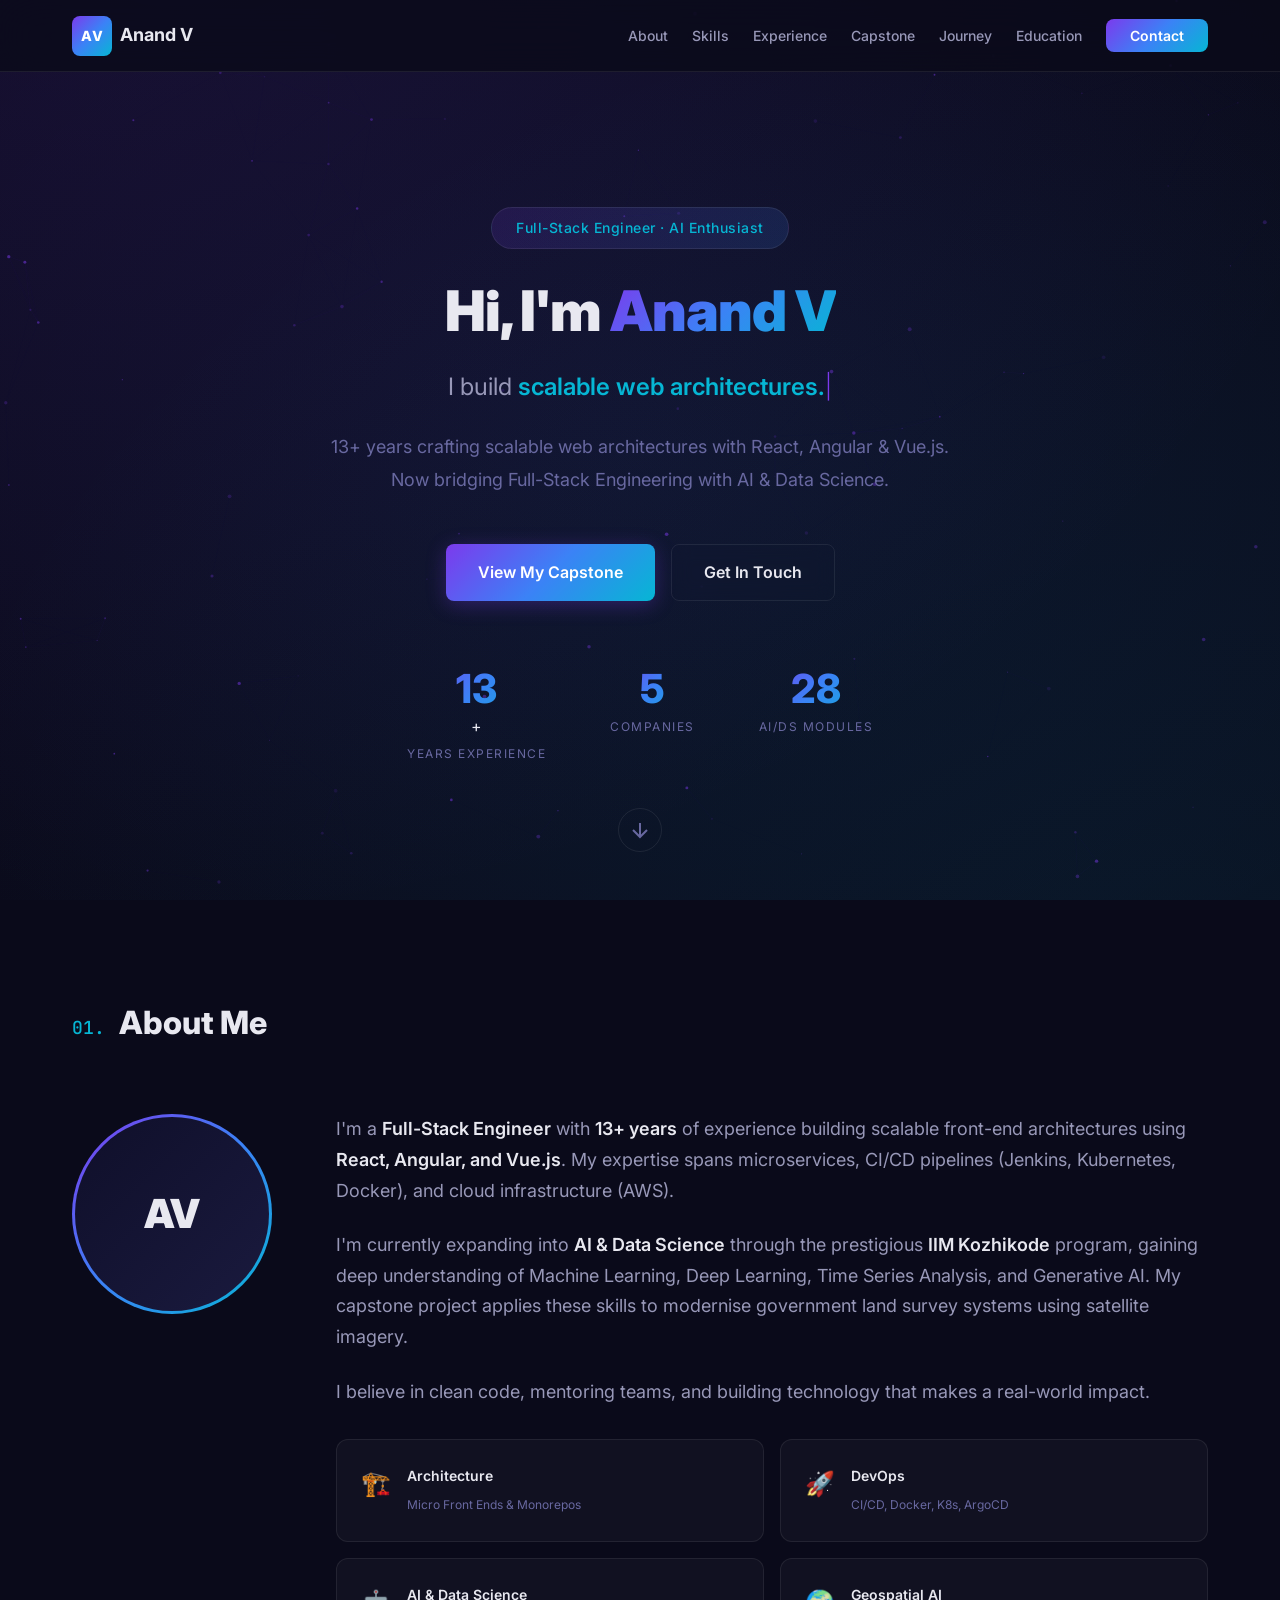
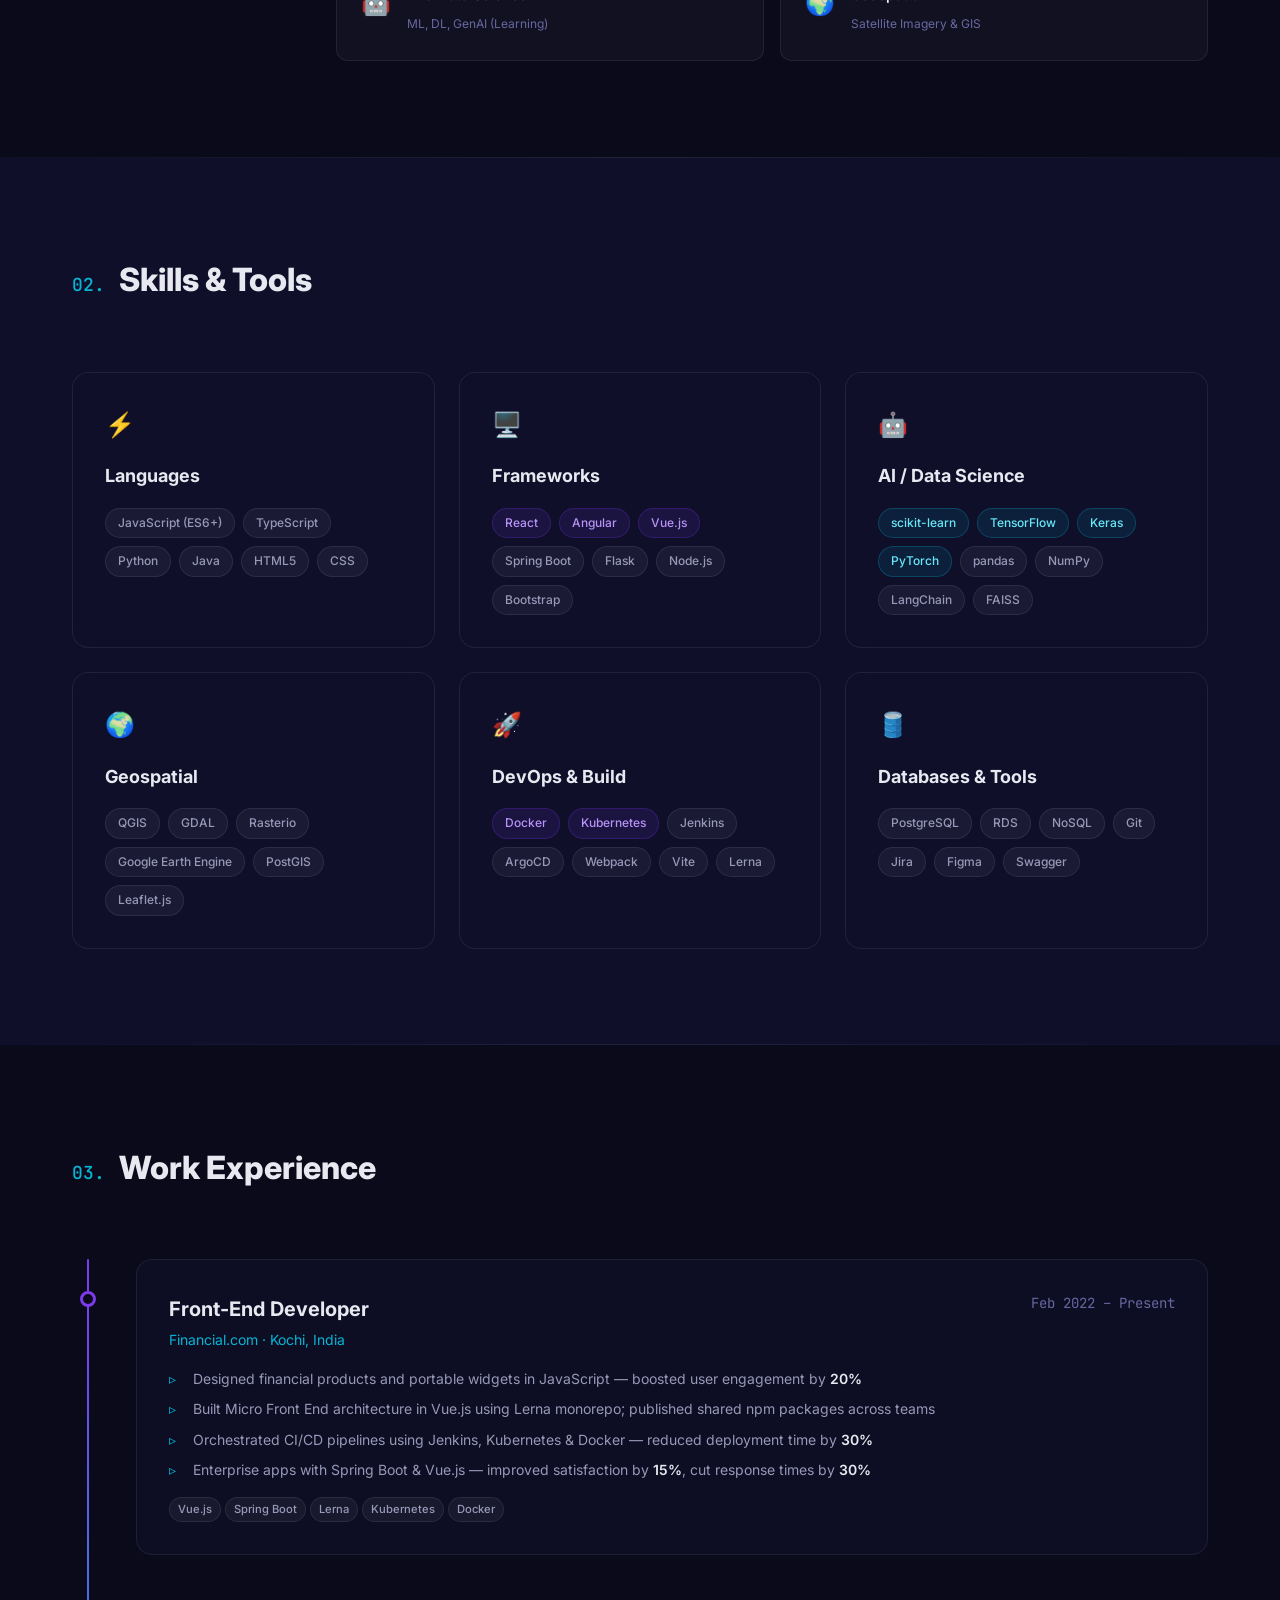
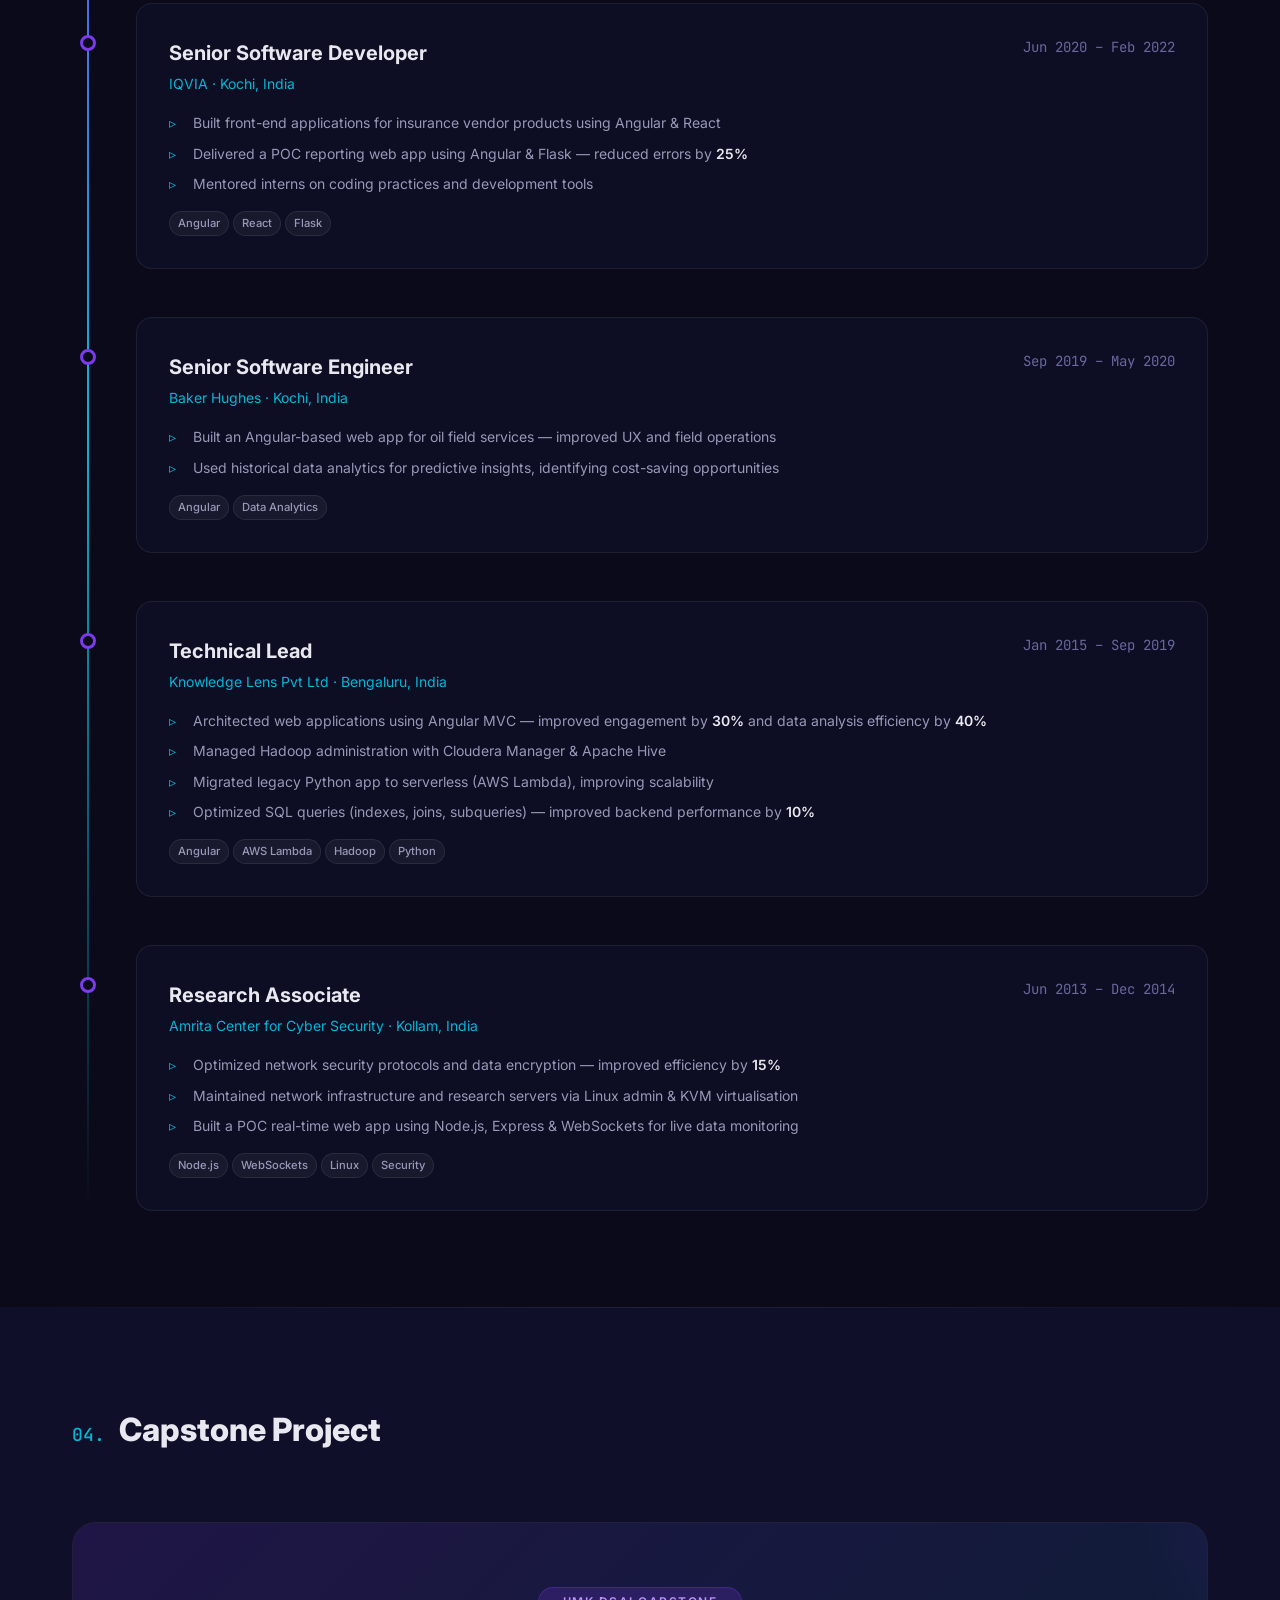
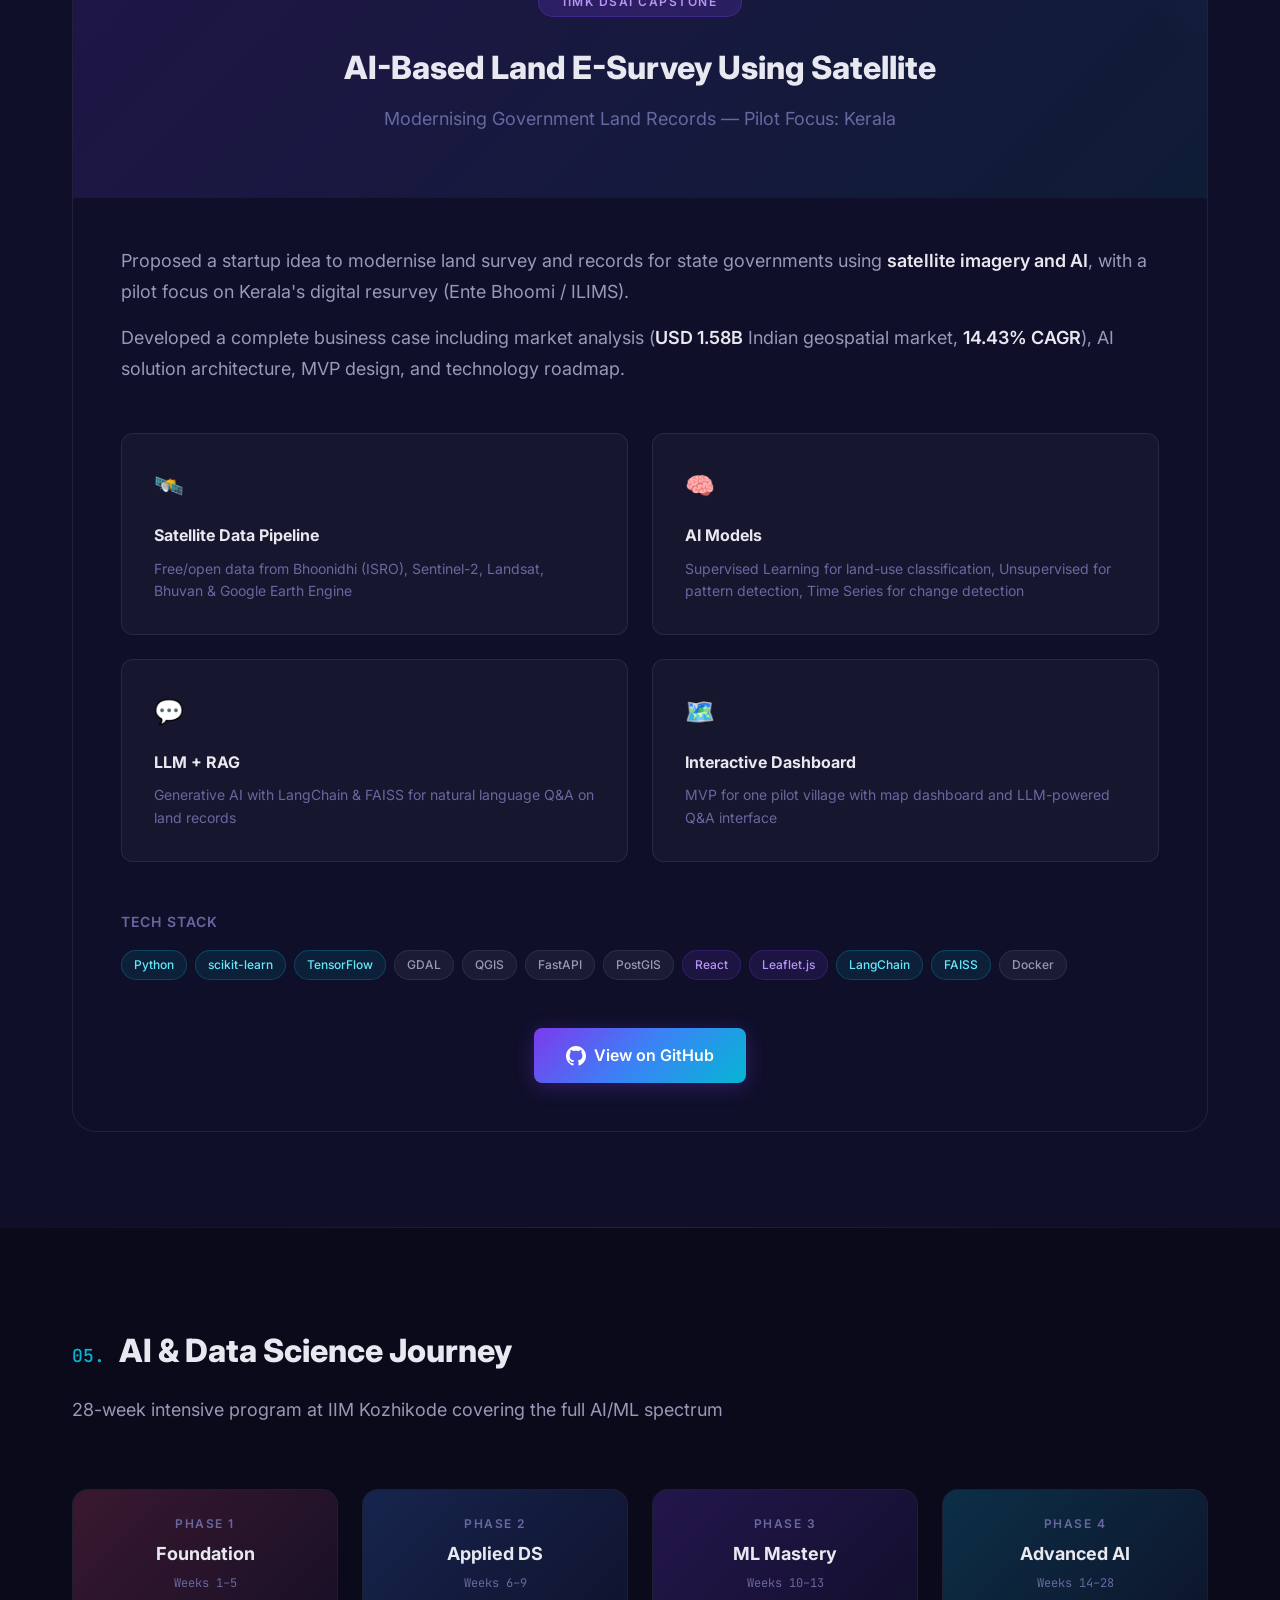
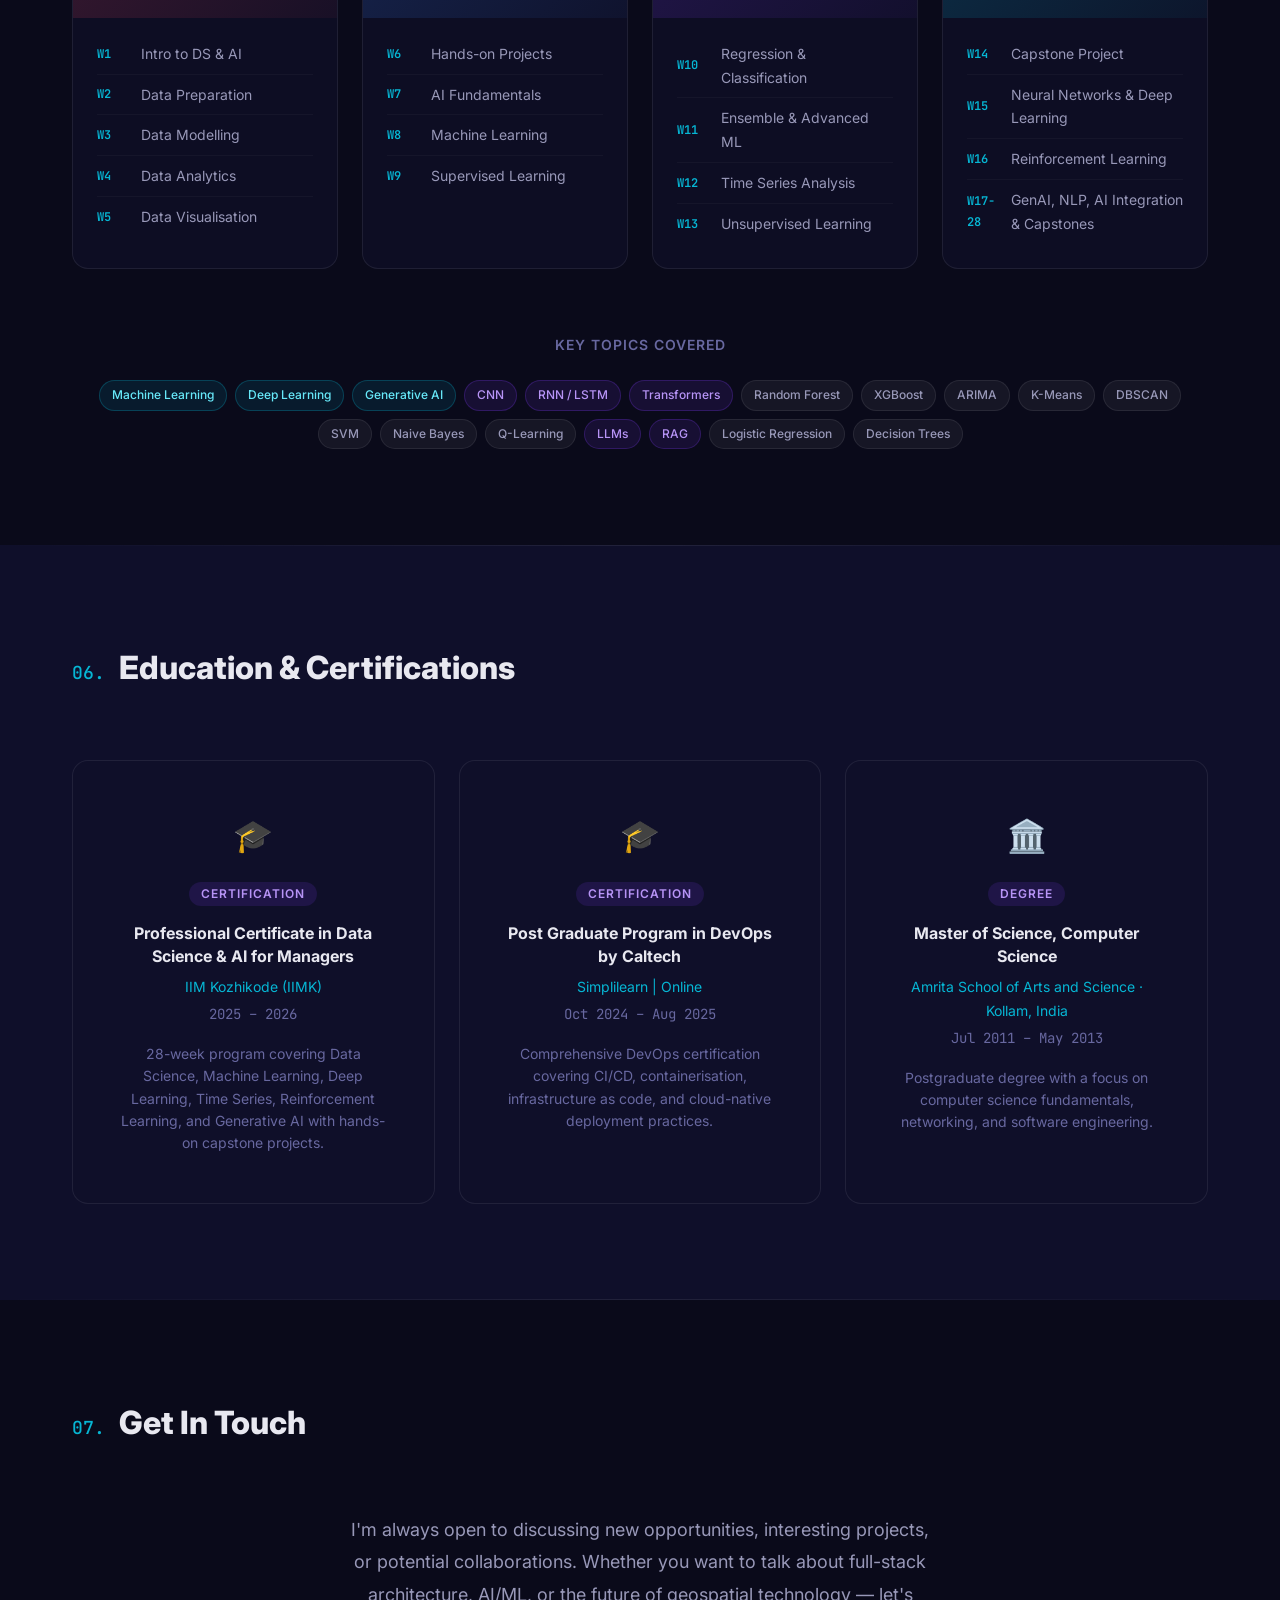
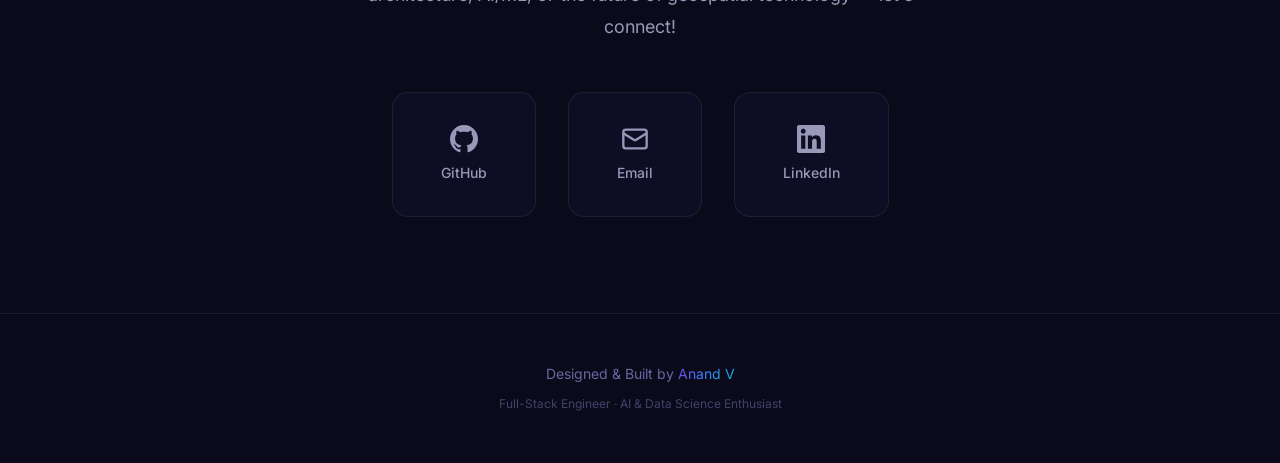
==== index.html @ 9d278b79 "Initial commit: Premium dark-themed portfolio website" ====
<!DOCTYPE html>
<html lang="en">
<head>
  <meta charset="UTF-8" />
  <meta name="viewport" content="width=device-width, initial-scale=1.0" />
  <title>Anand V — Full-Stack Engineer & AI Enthusiast</title>
  <meta name="description" content="Portfolio of Anand V — Full-Stack Engineer with 13+ years of experience in React, Angular, Vue.js, and expanding into AI & Data Science through IIMK." />
  <meta property="og:title" content="Anand V — Full-Stack Engineer & AI Enthusiast" />
  <meta property="og:description" content="13+ years building scalable web architectures. Now bridging Full-Stack Engineering with AI & Data Science." />
  <meta property="og:type" content="website" />
  <meta name="theme-color" content="#0a0a1a" />
  <link rel="icon" href="favicon.svg" type="image/svg+xml" />
  <link rel="preconnect" href="https://fonts.googleapis.com" />
  <link rel="preconnect" href="https://fonts.gstatic.com" crossorigin />
  <link href="https://fonts.googleapis.com/css2?family=Inter:wght@300;400;500;600;700;800;900&family=JetBrains+Mono:wght@400;500&display=swap" rel="stylesheet" />
  <link rel="stylesheet" href="style.css" />
</head>
<body>

  <!-- ===================== NAVIGATION ===================== -->
  <nav class="nav" id="nav">
    <div class="nav__container">
      <a href="#hero" class="nav__logo">
        <span class="nav__logo-icon">AV</span>
        <span class="nav__logo-text">Anand V</span>
      </a>
      <button class="nav__toggle" id="navToggle" aria-label="Toggle navigation">
        <span></span><span></span><span></span>
      </button>
      <ul class="nav__links" id="navLinks">
        <li><a href="#about">About</a></li>
        <li><a href="#skills">Skills</a></li>
        <li><a href="#experience">Experience</a></li>
        <li><a href="#capstone">Capstone</a></li>
        <li><a href="#journey">Journey</a></li>
        <li><a href="#education">Education</a></li>
        <li><a href="#contact" class="nav__cta">Contact</a></li>
      </ul>
    </div>
  </nav>

  <!-- ===================== HERO ===================== -->
  <section class="hero" id="hero">
    <canvas class="hero__particles" id="heroParticles"></canvas>
    <div class="hero__content">
      <div class="hero__badge anim-fade-up">Full-Stack Engineer · AI Enthusiast</div>
      <h1 class="hero__title anim-fade-up" style="--delay: 0.1s">
        Hi, I'm <span class="gradient-text">Anand V</span>
      </h1>
      <p class="hero__subtitle anim-fade-up" style="--delay: 0.2s">
        I build <span id="typedText" class="typed-text"></span><span class="typed-cursor">|</span>
      </p>
      <p class="hero__description anim-fade-up" style="--delay: 0.3s">
        13+ years crafting scalable web architectures with React, Angular & Vue.js.<br />
        Now bridging Full-Stack Engineering with AI & Data Science.
      </p>
      <div class="hero__actions anim-fade-up" style="--delay: 0.4s">
        <a href="#capstone" class="btn btn--primary">View My Capstone</a>
        <a href="#contact" class="btn btn--outline">Get In Touch</a>
      </div>
      <div class="hero__stats anim-fade-up" style="--delay: 0.5s">
        <div class="hero__stat">
          <span class="hero__stat-number" data-count="13">0</span>+
          <span class="hero__stat-label">Years Experience</span>
        </div>
        <div class="hero__stat">
          <span class="hero__stat-number" data-count="5">0</span>
          <span class="hero__stat-label">Companies</span>
        </div>
        <div class="hero__stat">
          <span class="hero__stat-number" data-count="28">0</span>
          <span class="hero__stat-label">AI/DS Modules</span>
        </div>
      </div>
    </div>
    <div class="hero__scroll">
      <a href="#about" class="hero__scroll-indicator" aria-label="Scroll down">
        <svg width="24" height="24" viewBox="0 0 24 24" fill="none" stroke="currentColor" stroke-width="2"><path d="M12 5v14M5 12l7 7 7-7"/></svg>
      </a>
    </div>
  </section>

  <!-- ===================== ABOUT ===================== -->
  <section class="section" id="about">
    <div class="container">
      <h2 class="section__title anim-fade-up">
        <span class="section__number">01.</span> About Me
      </h2>
      <div class="about__grid">
        <div class="about__avatar anim-fade-up" style="--delay: 0.1s">
          <div class="about__avatar-ring">
            <div class="about__avatar-inner">
              <span>AV</span>
            </div>
          </div>
        </div>
        <div class="about__content anim-fade-up" style="--delay: 0.2s">
          <p>
            I'm a <strong>Full-Stack Engineer</strong> with <strong>13+ years</strong> of experience building scalable 
            front-end architectures using <strong>React, Angular, and Vue.js</strong>. My expertise spans 
            microservices, CI/CD pipelines (Jenkins, Kubernetes, Docker), and cloud infrastructure (AWS).
          </p>
          <p>
            I'm currently expanding into <strong>AI & Data Science</strong> through the prestigious 
            <strong>IIM Kozhikode</strong> program, gaining deep understanding of Machine Learning, 
            Deep Learning, Time Series Analysis, and Generative AI. My capstone project applies these 
            skills to modernise government land survey systems using satellite imagery.
          </p>
          <p>
            I believe in clean code, mentoring teams, and building technology that makes a real-world impact.
          </p>
          <div class="about__highlights">
            <div class="about__highlight">
              <div class="about__highlight-icon">🏗️</div>
              <div>
                <strong>Architecture</strong>
                <span>Micro Front Ends & Monorepos</span>
              </div>
            </div>
            <div class="about__highlight">
              <div class="about__highlight-icon">🚀</div>
              <div>
                <strong>DevOps</strong>
                <span>CI/CD, Docker, K8s, ArgoCD</span>
              </div>
            </div>
            <div class="about__highlight">
              <div class="about__highlight-icon">🤖</div>
              <div>
                <strong>AI & Data Science</strong>
                <span>ML, DL, GenAI (Learning)</span>
              </div>
            </div>
            <div class="about__highlight">
              <div class="about__highlight-icon">🌍</div>
              <div>
                <strong>Geospatial AI</strong>
                <span>Satellite Imagery & GIS</span>
              </div>
            </div>
          </div>
        </div>
      </div>
    </div>
  </section>

  <!-- ===================== SKILLS ===================== -->
  <section class="section section--alt" id="skills">
    <div class="container">
      <h2 class="section__title anim-fade-up">
        <span class="section__number">02.</span> Skills & Tools
      </h2>
      <div class="skills__grid">

        <div class="skill-card anim-fade-up" style="--delay: 0.05s">
          <div class="skill-card__icon">⚡</div>
          <h3 class="skill-card__title">Languages</h3>
          <div class="skill-card__tags">
            <span class="tag">JavaScript (ES6+)</span>
            <span class="tag">TypeScript</span>
            <span class="tag">Python</span>
            <span class="tag">Java</span>
            <span class="tag">HTML5</span>
            <span class="tag">CSS</span>
          </div>
        </div>

        <div class="skill-card anim-fade-up" style="--delay: 0.1s">
          <div class="skill-card__icon">🖥️</div>
          <h3 class="skill-card__title">Frameworks</h3>
          <div class="skill-card__tags">
            <span class="tag tag--accent">React</span>
            <span class="tag tag--accent">Angular</span>
            <span class="tag tag--accent">Vue.js</span>
            <span class="tag">Spring Boot</span>
            <span class="tag">Flask</span>
            <span class="tag">Node.js</span>
            <span class="tag">Bootstrap</span>
          </div>
        </div>

        <div class="skill-card anim-fade-up" style="--delay: 0.15s">
          <div class="skill-card__icon">🤖</div>
          <h3 class="skill-card__title">AI / Data Science</h3>
          <div class="skill-card__tags">
            <span class="tag tag--glow">scikit-learn</span>
            <span class="tag tag--glow">TensorFlow</span>
            <span class="tag tag--glow">Keras</span>
            <span class="tag tag--glow">PyTorch</span>
            <span class="tag">pandas</span>
            <span class="tag">NumPy</span>
            <span class="tag">LangChain</span>
            <span class="tag">FAISS</span>
          </div>
        </div>

        <div class="skill-card anim-fade-up" style="--delay: 0.2s">
          <div class="skill-card__icon">🌍</div>
          <h3 class="skill-card__title">Geospatial</h3>
          <div class="skill-card__tags">
            <span class="tag">QGIS</span>
            <span class="tag">GDAL</span>
            <span class="tag">Rasterio</span>
            <span class="tag">Google Earth Engine</span>
            <span class="tag">PostGIS</span>
            <span class="tag">Leaflet.js</span>
          </div>
        </div>

        <div class="skill-card anim-fade-up" style="--delay: 0.25s">
          <div class="skill-card__icon">🚀</div>
          <h3 class="skill-card__title">DevOps & Build</h3>
          <div class="skill-card__tags">
            <span class="tag tag--accent">Docker</span>
            <span class="tag tag--accent">Kubernetes</span>
            <span class="tag">Jenkins</span>
            <span class="tag">ArgoCD</span>
            <span class="tag">Webpack</span>
            <span class="tag">Vite</span>
            <span class="tag">Lerna</span>
          </div>
        </div>

        <div class="skill-card anim-fade-up" style="--delay: 0.3s">
          <div class="skill-card__icon">🛢️</div>
          <h3 class="skill-card__title">Databases & Tools</h3>
          <div class="skill-card__tags">
            <span class="tag">PostgreSQL</span>
            <span class="tag">RDS</span>
            <span class="tag">NoSQL</span>
            <span class="tag">Git</span>
            <span class="tag">Jira</span>
            <span class="tag">Figma</span>
            <span class="tag">Swagger</span>
          </div>
        </div>

      </div>
    </div>
  </section>

  <!-- ===================== EXPERIENCE ===================== -->
  <section class="section" id="experience">
    <div class="container">
      <h2 class="section__title anim-fade-up">
        <span class="section__number">03.</span> Work Experience
      </h2>
      <div class="timeline">

        <div class="timeline__item anim-fade-up" style="--delay: 0.05s">
          <div class="timeline__marker"></div>
          <div class="timeline__card">
            <div class="timeline__header">
              <div>
                <h3 class="timeline__role">Front-End Developer</h3>
                <p class="timeline__company">Financial.com · Kochi, India</p>
              </div>
              <span class="timeline__date">Feb 2022 – Present</span>
            </div>
            <ul class="timeline__list">
              <li>Designed financial products and portable widgets in JavaScript — boosted user engagement by <strong>20%</strong></li>
              <li>Built Micro Front End architecture in Vue.js using Lerna monorepo; published shared npm packages across teams</li>
              <li>Orchestrated CI/CD pipelines using Jenkins, Kubernetes & Docker — reduced deployment time by <strong>30%</strong></li>
              <li>Enterprise apps with Spring Boot & Vue.js — improved satisfaction by <strong>15%</strong>, cut response times by <strong>30%</strong></li>
            </ul>
            <div class="timeline__tags">
              <span class="tag tag--sm">Vue.js</span>
              <span class="tag tag--sm">Spring Boot</span>
              <span class="tag tag--sm">Lerna</span>
              <span class="tag tag--sm">Kubernetes</span>
              <span class="tag tag--sm">Docker</span>
            </div>
          </div>
        </div>

        <div class="timeline__item anim-fade-up" style="--delay: 0.1s">
          <div class="timeline__marker"></div>
          <div class="timeline__card">
            <div class="timeline__header">
              <div>
                <h3 class="timeline__role">Senior Software Developer</h3>
                <p class="timeline__company">IQVIA · Kochi, India</p>
              </div>
              <span class="timeline__date">Jun 2020 – Feb 2022</span>
            </div>
            <ul class="timeline__list">
              <li>Built front-end applications for insurance vendor products using Angular & React</li>
              <li>Delivered a POC reporting web app using Angular & Flask — reduced errors by <strong>25%</strong></li>
              <li>Mentored interns on coding practices and development tools</li>
            </ul>
            <div class="timeline__tags">
              <span class="tag tag--sm">Angular</span>
              <span class="tag tag--sm">React</span>
              <span class="tag tag--sm">Flask</span>
            </div>
          </div>
        </div>

        <div class="timeline__item anim-fade-up" style="--delay: 0.15s">
          <div class="timeline__marker"></div>
          <div class="timeline__card">
            <div class="timeline__header">
              <div>
                <h3 class="timeline__role">Senior Software Engineer</h3>
                <p class="timeline__company">Baker Hughes · Kochi, India</p>
              </div>
              <span class="timeline__date">Sep 2019 – May 2020</span>
            </div>
            <ul class="timeline__list">
              <li>Built an Angular-based web app for oil field services — improved UX and field operations</li>
              <li>Used historical data analytics for predictive insights, identifying cost-saving opportunities</li>
            </ul>
            <div class="timeline__tags">
              <span class="tag tag--sm">Angular</span>
              <span class="tag tag--sm">Data Analytics</span>
            </div>
          </div>
        </div>

        <div class="timeline__item anim-fade-up" style="--delay: 0.2s">
          <div class="timeline__marker"></div>
          <div class="timeline__card">
            <div class="timeline__header">
              <div>
                <h3 class="timeline__role">Technical Lead</h3>
                <p class="timeline__company">Knowledge Lens Pvt Ltd · Bengaluru, India</p>
              </div>
              <span class="timeline__date">Jan 2015 – Sep 2019</span>
            </div>
            <ul class="timeline__list">
              <li>Architected web applications using Angular MVC — improved engagement by <strong>30%</strong> and data analysis efficiency by <strong>40%</strong></li>
              <li>Managed Hadoop administration with Cloudera Manager & Apache Hive</li>
              <li>Migrated legacy Python app to serverless (AWS Lambda), improving scalability</li>
              <li>Optimized SQL queries (indexes, joins, subqueries) — improved backend performance by <strong>10%</strong></li>
            </ul>
            <div class="timeline__tags">
              <span class="tag tag--sm">Angular</span>
              <span class="tag tag--sm">AWS Lambda</span>
              <span class="tag tag--sm">Hadoop</span>
              <span class="tag tag--sm">Python</span>
            </div>
          </div>
        </div>

        <div class="timeline__item anim-fade-up" style="--delay: 0.25s">
          <div class="timeline__marker"></div>
          <div class="timeline__card">
            <div class="timeline__header">
              <div>
                <h3 class="timeline__role">Research Associate</h3>
                <p class="timeline__company">Amrita Center for Cyber Security · Kollam, India</p>
              </div>
              <span class="timeline__date">Jun 2013 – Dec 2014</span>
            </div>
            <ul class="timeline__list">
              <li>Optimized network security protocols and data encryption — improved efficiency by <strong>15%</strong></li>
              <li>Maintained network infrastructure and research servers via Linux admin & KVM virtualisation</li>
              <li>Built a POC real-time web app using Node.js, Express & WebSockets for live data monitoring</li>
            </ul>
            <div class="timeline__tags">
              <span class="tag tag--sm">Node.js</span>
              <span class="tag tag--sm">WebSockets</span>
              <span class="tag tag--sm">Linux</span>
              <span class="tag tag--sm">Security</span>
            </div>
          </div>
        </div>

      </div>
    </div>
  </section>

  <!-- ===================== CAPSTONE PROJECT ===================== -->
  <section class="section section--alt" id="capstone">
    <div class="container">
      <h2 class="section__title anim-fade-up">
        <span class="section__number">04.</span> Capstone Project
      </h2>
      <div class="capstone">
        <div class="capstone__hero anim-fade-up" style="--delay: 0.1s">
          <div class="capstone__badge">IIMK DSAI Capstone</div>
          <h3 class="capstone__title">AI-Based Land E-Survey Using Satellite</h3>
          <p class="capstone__subtitle">Modernising Government Land Records — Pilot Focus: Kerala</p>
        </div>

        <div class="capstone__content">
          <div class="capstone__description anim-fade-up" style="--delay: 0.15s">
            <p>
              Proposed a startup idea to modernise land survey and records for state governments using 
              <strong>satellite imagery and AI</strong>, with a pilot focus on Kerala's digital resurvey 
              (Ente Bhoomi / ILIMS).
            </p>
            <p>
              Developed a complete business case including market analysis 
              (<strong>USD 1.58B</strong> Indian geospatial market, <strong>14.43% CAGR</strong>), 
              AI solution architecture, MVP design, and technology roadmap.
            </p>
          </div>

          <div class="capstone__features anim-fade-up" style="--delay: 0.2s">
            <div class="capstone__feature">
              <div class="capstone__feature-icon">🛰️</div>
              <h4>Satellite Data Pipeline</h4>
              <p>Free/open data from Bhoonidhi (ISRO), Sentinel-2, Landsat, Bhuvan & Google Earth Engine</p>
            </div>
            <div class="capstone__feature">
              <div class="capstone__feature-icon">🧠</div>
              <h4>AI Models</h4>
              <p>Supervised Learning for land-use classification, Unsupervised for pattern detection, Time Series for change detection</p>
            </div>
            <div class="capstone__feature">
              <div class="capstone__feature-icon">💬</div>
              <h4>LLM + RAG</h4>
              <p>Generative AI with LangChain & FAISS for natural language Q&A on land records</p>
            </div>
            <div class="capstone__feature">
              <div class="capstone__feature-icon">🗺️</div>
              <h4>Interactive Dashboard</h4>
              <p>MVP for one pilot village with map dashboard and LLM-powered Q&A interface</p>
            </div>
          </div>

          <div class="capstone__tech anim-fade-up" style="--delay: 0.25s">
            <h4>Tech Stack</h4>
            <div class="capstone__tech-tags">
              <span class="tag tag--glow">Python</span>
              <span class="tag tag--glow">scikit-learn</span>
              <span class="tag tag--glow">TensorFlow</span>
              <span class="tag">GDAL</span>
              <span class="tag">QGIS</span>
              <span class="tag">FastAPI</span>
              <span class="tag">PostGIS</span>
              <span class="tag tag--accent">React</span>
              <span class="tag tag--accent">Leaflet.js</span>
              <span class="tag tag--glow">LangChain</span>
              <span class="tag tag--glow">FAISS</span>
              <span class="tag">Docker</span>
            </div>
          </div>

          <div class="capstone__cta anim-fade-up" style="--delay: 0.3s">
            <a href="https://github.com/vanand46/AI-DS-LEARN" target="_blank" rel="noopener noreferrer" class="btn btn--primary">
              <svg width="20" height="20" viewBox="0 0 24 24" fill="currentColor"><path d="M12 0c-6.626 0-12 5.373-12 12 0 5.302 3.438 9.8 8.207 11.387.599.111.793-.261.793-.577v-2.234c-3.338.726-4.033-1.416-4.033-1.416-.546-1.387-1.333-1.756-1.333-1.756-1.089-.745.083-.729.083-.729 1.205.084 1.839 1.237 1.839 1.237 1.07 1.834 2.807 1.304 3.492.997.107-.775.418-1.305.762-1.604-2.665-.305-5.467-1.334-5.467-5.931 0-1.311.469-2.381 1.236-3.221-.124-.303-.535-1.524.117-3.176 0 0 1.008-.322 3.301 1.23.957-.266 1.983-.399 3.003-.404 1.02.005 2.047.138 3.006.404 2.291-1.552 3.297-1.23 3.297-1.23.653 1.653.242 2.874.118 3.176.77.84 1.235 1.911 1.235 3.221 0 4.609-2.807 5.624-5.479 5.921.43.372.823 1.102.823 2.222v3.293c0 .319.192.694.801.576 4.765-1.589 8.199-6.086 8.199-11.386 0-6.627-5.373-12-12-12z"/></svg>
              View on GitHub
            </a>
          </div>
        </div>
      </div>
    </div>
  </section>

  <!-- ===================== LEARNING JOURNEY ===================== -->
  <section class="section" id="journey">
    <div class="container">
      <h2 class="section__title anim-fade-up">
        <span class="section__number">05.</span> AI & Data Science Journey
      </h2>
      <p class="section__subtitle anim-fade-up" style="--delay: 0.1s">
        28-week intensive program at IIM Kozhikode covering the full AI/ML spectrum
      </p>

      <div class="journey__phases">

        <div class="journey__phase anim-fade-up" style="--delay: 0.1s">
          <div class="journey__phase-header journey__phase-header--1">
            <span class="journey__phase-number">Phase 1</span>
            <h3>Foundation</h3>
            <span class="journey__phase-weeks">Weeks 1–5</span>
          </div>
          <div class="journey__phase-body">
            <div class="journey__module">
              <span class="journey__week">W1</span>
              <span>Intro to DS & AI</span>
            </div>
            <div class="journey__module">
              <span class="journey__week">W2</span>
              <span>Data Preparation</span>
            </div>
            <div class="journey__module">
              <span class="journey__week">W3</span>
              <span>Data Modelling</span>
            </div>
            <div class="journey__module">
              <span class="journey__week">W4</span>
              <span>Data Analytics</span>
            </div>
            <div class="journey__module">
              <span class="journey__week">W5</span>
              <span>Data Visualisation</span>
            </div>
          </div>
        </div>

        <div class="journey__phase anim-fade-up" style="--delay: 0.15s">
          <div class="journey__phase-header journey__phase-header--2">
            <span class="journey__phase-number">Phase 2</span>
            <h3>Applied DS</h3>
            <span class="journey__phase-weeks">Weeks 6–9</span>
          </div>
          <div class="journey__phase-body">
            <div class="journey__module">
              <span class="journey__week">W6</span>
              <span>Hands-on Projects</span>
            </div>
            <div class="journey__module">
              <span class="journey__week">W7</span>
              <span>AI Fundamentals</span>
            </div>
            <div class="journey__module">
              <span class="journey__week">W8</span>
              <span>Machine Learning</span>
            </div>
            <div class="journey__module">
              <span class="journey__week">W9</span>
              <span>Supervised Learning</span>
            </div>
          </div>
        </div>

        <div class="journey__phase anim-fade-up" style="--delay: 0.2s">
          <div class="journey__phase-header journey__phase-header--3">
            <span class="journey__phase-number">Phase 3</span>
            <h3>ML Mastery</h3>
            <span class="journey__phase-weeks">Weeks 10–13</span>
          </div>
          <div class="journey__phase-body">
            <div class="journey__module">
              <span class="journey__week">W10</span>
              <span>Regression & Classification</span>
            </div>
            <div class="journey__module">
              <span class="journey__week">W11</span>
              <span>Ensemble & Advanced ML</span>
            </div>
            <div class="journey__module">
              <span class="journey__week">W12</span>
              <span>Time Series Analysis</span>
            </div>
            <div class="journey__module">
              <span class="journey__week">W13</span>
              <span>Unsupervised Learning</span>
            </div>
          </div>
        </div>

        <div class="journey__phase anim-fade-up" style="--delay: 0.25s">
          <div class="journey__phase-header journey__phase-header--4">
            <span class="journey__phase-number">Phase 4</span>
            <h3>Advanced AI</h3>
            <span class="journey__phase-weeks">Weeks 14–28</span>
          </div>
          <div class="journey__phase-body">
            <div class="journey__module">
              <span class="journey__week">W14</span>
              <span>Capstone Project</span>
            </div>
            <div class="journey__module">
              <span class="journey__week">W15</span>
              <span>Neural Networks & Deep Learning</span>
            </div>
            <div class="journey__module">
              <span class="journey__week">W16</span>
              <span>Reinforcement Learning</span>
            </div>
            <div class="journey__module">
              <span class="journey__week">W17-28</span>
              <span>GenAI, NLP, AI Integration & Capstones</span>
            </div>
          </div>
        </div>

      </div>

      <div class="journey__topics anim-fade-up" style="--delay: 0.3s">
        <h4>Key Topics Covered</h4>
        <div class="journey__topic-cloud">
          <span class="tag tag--glow">Machine Learning</span>
          <span class="tag tag--glow">Deep Learning</span>
          <span class="tag tag--glow">Generative AI</span>
          <span class="tag tag--accent">CNN</span>
          <span class="tag tag--accent">RNN / LSTM</span>
          <span class="tag tag--accent">Transformers</span>
          <span class="tag">Random Forest</span>
          <span class="tag">XGBoost</span>
          <span class="tag">ARIMA</span>
          <span class="tag">K-Means</span>
          <span class="tag">DBSCAN</span>
          <span class="tag">SVM</span>
          <span class="tag">Naive Bayes</span>
          <span class="tag">Q-Learning</span>
          <span class="tag tag--accent">LLMs</span>
          <span class="tag tag--accent">RAG</span>
          <span class="tag">Logistic Regression</span>
          <span class="tag">Decision Trees</span>
        </div>
      </div>
    </div>
  </section>

  <!-- ===================== EDUCATION ===================== -->
  <section class="section section--alt" id="education">
    <div class="container">
      <h2 class="section__title anim-fade-up">
        <span class="section__number">06.</span> Education & Certifications
      </h2>
      <div class="education__grid">

        <div class="education__card anim-fade-up" style="--delay: 0.05s">
          <div class="education__icon">🎓</div>
          <div class="education__badge">Certification</div>
          <h3>Professional Certificate in Data Science & AI for Managers</h3>
          <p class="education__institution">IIM Kozhikode (IIMK)</p>
          <p class="education__date">2025 – 2026</p>
          <p class="education__desc">28-week program covering Data Science, Machine Learning, Deep Learning, Time Series, Reinforcement Learning, and Generative AI with hands-on capstone projects.</p>
        </div>

        <div class="education__card anim-fade-up" style="--delay: 0.1s">
          <div class="education__icon">🎓</div>
          <div class="education__badge">Certification</div>
          <h3>Post Graduate Program in DevOps by Caltech</h3>
          <p class="education__institution">Simplilearn | Online</p>
          <p class="education__date">Oct 2024 – Aug 2025</p>
          <p class="education__desc">Comprehensive DevOps certification covering CI/CD, containerisation, infrastructure as code, and cloud-native deployment practices.</p>
        </div>

        <div class="education__card anim-fade-up" style="--delay: 0.15s">
          <div class="education__icon">🏛️</div>
          <div class="education__badge">Degree</div>
          <h3>Master of Science, Computer Science</h3>
          <p class="education__institution">Amrita School of Arts and Science · Kollam, India</p>
          <p class="education__date">Jul 2011 – May 2013</p>
          <p class="education__desc">Postgraduate degree with a focus on computer science fundamentals, networking, and software engineering.</p>
        </div>

      </div>
    </div>
  </section>

  <!-- ===================== CONTACT ===================== -->
  <section class="section" id="contact">
    <div class="container">
      <h2 class="section__title anim-fade-up">
        <span class="section__number">07.</span> Get In Touch
      </h2>
      <div class="contact__content anim-fade-up" style="--delay: 0.1s">
        <p class="contact__text">
          I'm always open to discussing new opportunities, interesting projects, 
          or potential collaborations. Whether you want to talk about full-stack architecture, 
          AI/ML, or the future of geospatial technology — let's connect!
        </p>
        <div class="contact__links">
          <a href="https://github.com/vanand46" target="_blank" rel="noopener noreferrer" class="contact__link">
            <svg width="28" height="28" viewBox="0 0 24 24" fill="currentColor"><path d="M12 0c-6.626 0-12 5.373-12 12 0 5.302 3.438 9.8 8.207 11.387.599.111.793-.261.793-.577v-2.234c-3.338.726-4.033-1.416-4.033-1.416-.546-1.387-1.333-1.756-1.333-1.756-1.089-.745.083-.729.083-.729 1.205.084 1.839 1.237 1.839 1.237 1.07 1.834 2.807 1.304 3.492.997.107-.775.418-1.305.762-1.604-2.665-.305-5.467-1.334-5.467-5.931 0-1.311.469-2.381 1.236-3.221-.124-.303-.535-1.524.117-3.176 0 0 1.008-.322 3.301 1.23.957-.266 1.983-.399 3.003-.404 1.02.005 2.047.138 3.006.404 2.291-1.552 3.297-1.23 3.297-1.23.653 1.653.242 2.874.118 3.176.77.84 1.235 1.911 1.235 3.221 0 4.609-2.807 5.624-5.479 5.921.43.372.823 1.102.823 2.222v3.293c0 .319.192.694.801.576 4.765-1.589 8.199-6.086 8.199-11.386 0-6.627-5.373-12-12-12z"/></svg>
            <span>GitHub</span>
          </a>
          <a href="mailto:your.email@example.com" class="contact__link">
            <svg width="28" height="28" viewBox="0 0 24 24" fill="none" stroke="currentColor" stroke-width="2"><rect x="2" y="4" width="20" height="16" rx="2"/><path d="m22 7-8.97 5.7a1.94 1.94 0 0 1-2.06 0L2 7"/></svg>
            <span>Email</span>
          </a>
          <a href="https://linkedin.com/in/" target="_blank" rel="noopener noreferrer" class="contact__link">
            <svg width="28" height="28" viewBox="0 0 24 24" fill="currentColor"><path d="M20.447 20.452h-3.554v-5.569c0-1.328-.027-3.037-1.852-3.037-1.853 0-2.136 1.445-2.136 2.939v5.667H9.351V9h3.414v1.561h.046c.477-.9 1.637-1.85 3.37-1.85 3.601 0 4.267 2.37 4.267 5.455v6.286zM5.337 7.433c-1.144 0-2.063-.926-2.063-2.065 0-1.138.92-2.063 2.063-2.063 1.14 0 2.064.925 2.064 2.063 0 1.139-.925 2.065-2.064 2.065zm1.782 13.019H3.555V9h3.564v11.452zM22.225 0H1.771C.792 0 0 .774 0 1.729v20.542C0 23.227.792 24 1.771 24h20.451C23.2 24 24 23.227 24 22.271V1.729C24 .774 23.2 0 22.222 0h.003z"/></svg>
            <span>LinkedIn</span>
          </a>
        </div>
      </div>
    </div>
  </section>

  <!-- ===================== FOOTER ===================== -->
  <footer class="footer">
    <div class="container">
      <p>Designed & Built by <span class="gradient-text">Anand V</span></p>
      <p class="footer__sub">Full-Stack Engineer · AI & Data Science Enthusiast</p>
    </div>
  </footer>

  <script src="script.js"></script>
</body>
</html>
---- style.css ----
/* ============================================================
   DESIGN SYSTEM — Anand V Portfolio
   Premium dark theme with glassmorphism & gradient accents
   ============================================================ */

/* ---------- CSS Variables ---------- */
:root {
  /* Colors */
  --bg-primary: #0a0a1a;
  --bg-secondary: #0f0f2a;
  --bg-card: rgba(15, 15, 42, 0.6);
  --bg-card-hover: rgba(25, 25, 60, 0.8);
  --bg-glass: rgba(255, 255, 255, 0.03);
  --bg-glass-border: rgba(255, 255, 255, 0.08);

  --text-primary: #e8e8f0;
  --text-secondary: #9898b8;
  --text-muted: #6868a0;

  --accent-1: #7c3aed;    /* purple */
  --accent-2: #3b82f6;    /* blue */
  --accent-3: #06b6d4;    /* cyan */
  --accent-glow: #a855f7;

  --gradient-main: linear-gradient(135deg, var(--accent-1), var(--accent-2), var(--accent-3));
  --gradient-subtle: linear-gradient(135deg, rgba(124, 58, 237, 0.15), rgba(59, 130, 246, 0.15));
  --gradient-card: linear-gradient(145deg, rgba(124, 58, 237, 0.08), rgba(6, 182, 212, 0.04));

  /* Spacing */
  --space-xs: 0.25rem;
  --space-sm: 0.5rem;
  --space-md: 1rem;
  --space-lg: 1.5rem;
  --space-xl: 2rem;
  --space-2xl: 3rem;
  --space-3xl: 4rem;
  --space-4xl: 6rem;

  /* Typography */
  --font-main: 'Inter', -apple-system, BlinkMacSystemFont, sans-serif;
  --font-mono: 'JetBrains Mono', monospace;

  --text-xs: 0.75rem;
  --text-sm: 0.875rem;
  --text-base: 1rem;
  --text-lg: 1.125rem;
  --text-xl: 1.25rem;
  --text-2xl: 1.5rem;
  --text-3xl: 2rem;
  --text-4xl: 2.5rem;
  --text-5xl: 3.5rem;

  /* Radius */
  --radius-sm: 0.5rem;
  --radius-md: 0.75rem;
  --radius-lg: 1rem;
  --radius-xl: 1.5rem;
  --radius-full: 50%;

  /* Transitions */
  --transition-fast: 150ms cubic-bezier(0.4, 0, 0.2, 1);
  --transition-base: 300ms cubic-bezier(0.4, 0, 0.2, 1);
  --transition-slow: 500ms cubic-bezier(0.4, 0, 0.2, 1);

  /* Shadows */
  --shadow-sm: 0 2px 8px rgba(0, 0, 0, 0.3);
  --shadow-md: 0 4px 24px rgba(0, 0, 0, 0.4);
  --shadow-lg: 0 8px 40px rgba(0, 0, 0, 0.5);
  --shadow-glow: 0 0 30px rgba(124, 58, 237, 0.15);

  /* Container */
  --container-max: 1200px;
  --nav-height: 72px;
}

/* ---------- Reset ---------- */
*, *::before, *::after {
  margin: 0;
  padding: 0;
  box-sizing: border-box;
}

html {
  scroll-behavior: smooth;
  scroll-padding-top: var(--nav-height);
}

body {
  font-family: var(--font-main);
  font-size: var(--text-base);
  line-height: 1.7;
  color: var(--text-primary);
  background: var(--bg-primary);
  -webkit-font-smoothing: antialiased;
  -moz-osx-font-smoothing: grayscale;
  overflow-x: hidden;
}

a {
  color: inherit;
  text-decoration: none;
}

ul {
  list-style: none;
}

img {
  max-width: 100%;
  display: block;
}

strong {
  color: var(--text-primary);
  font-weight: 600;
}

/* ---------- Container ---------- */
.container {
  max-width: var(--container-max);
  margin: 0 auto;
  padding: 0 var(--space-xl);
}

/* ---------- Gradient Text ---------- */
.gradient-text {
  background: var(--gradient-main);
  -webkit-background-clip: text;
  -webkit-text-fill-color: transparent;
  background-clip: text;
}

/* ============================================================
   NAVIGATION
   ============================================================ */
.nav {
  position: fixed;
  top: 0;
  left: 0;
  right: 0;
  height: var(--nav-height);
  z-index: 1000;
  background: rgba(10, 10, 26, 0.8);
  backdrop-filter: blur(20px);
  -webkit-backdrop-filter: blur(20px);
  border-bottom: 1px solid var(--bg-glass-border);
  transition: var(--transition-base);
}

.nav--scrolled {
  background: rgba(10, 10, 26, 0.95);
  box-shadow: var(--shadow-md);
}

.nav__container {
  max-width: var(--container-max);
  margin: 0 auto;
  padding: 0 var(--space-xl);
  height: 100%;
  display: flex;
  align-items: center;
  justify-content: space-between;
}

.nav__logo {
  display: flex;
  align-items: center;
  gap: var(--space-sm);
  font-weight: 700;
  font-size: var(--text-lg);
}

.nav__logo-icon {
  width: 40px;
  height: 40px;
  border-radius: var(--radius-sm);
  background: var(--gradient-main);
  display: flex;
  align-items: center;
  justify-content: center;
  font-size: var(--text-sm);
  font-weight: 800;
  color: white;
  letter-spacing: 1px;
}

.nav__logo-text {
  color: var(--text-primary);
}

.nav__links {
  display: flex;
  align-items: center;
  gap: var(--space-lg);
}

.nav__links a {
  font-size: var(--text-sm);
  font-weight: 500;
  color: var(--text-secondary);
  transition: var(--transition-fast);
  position: relative;
}

.nav__links a:hover {
  color: var(--text-primary);
}

.nav__links a::after {
  content: '';
  position: absolute;
  bottom: -4px;
  left: 0;
  width: 0;
  height: 2px;
  background: var(--gradient-main);
  transition: var(--transition-base);
  border-radius: 1px;
}

.nav__links a:hover::after {
  width: 100%;
}

.nav__cta {
  padding: var(--space-sm) var(--space-lg) !important;
  border-radius: var(--radius-sm);
  background: var(--gradient-main) !important;
  color: white !important;
  font-weight: 600 !important;
}

.nav__cta::after {
  display: none !important;
}

.nav__cta:hover {
  opacity: 0.9;
  transform: translateY(-1px);
  box-shadow: var(--shadow-glow);
}

.nav__toggle {
  display: none;
  flex-direction: column;
  gap: 5px;
  background: none;
  border: none;
  cursor: pointer;
  padding: var(--space-sm);
}

.nav__toggle span {
  display: block;
  width: 24px;
  height: 2px;
  background: var(--text-primary);
  border-radius: 2px;
  transition: var(--transition-base);
}

/* ============================================================
   HERO SECTION
   ============================================================ */
.hero {
  min-height: 100vh;
  display: flex;
  flex-direction: column;
  justify-content: center;
  align-items: center;
  text-align: center;
  position: relative;
  padding: calc(var(--nav-height) + var(--space-3xl)) var(--space-xl) var(--space-3xl);
  overflow: hidden;
}

.hero::before {
  content: '';
  position: absolute;
  top: -50%;
  left: -50%;
  width: 200%;
  height: 200%;
  background: radial-gradient(ellipse at 30% 20%, rgba(124, 58, 237, 0.12) 0%, transparent 50%),
              radial-gradient(ellipse at 70% 80%, rgba(6, 182, 212, 0.08) 0%, transparent 50%),
              radial-gradient(ellipse at 50% 50%, rgba(59, 130, 246, 0.06) 0%, transparent 50%);
  animation: heroGlow 8s ease-in-out infinite alternate;
  z-index: 0;
}

@keyframes heroGlow {
  0% { transform: translate(0, 0) rotate(0deg); }
  100% { transform: translate(-2%, -2%) rotate(3deg); }
}

.hero__particles {
  position: absolute;
  top: 0;
  left: 0;
  width: 100%;
  height: 100%;
  z-index: 0;
}

.hero__content {
  position: relative;
  z-index: 1;
  max-width: 800px;
}

.hero__badge {
  display: inline-block;
  padding: var(--space-sm) var(--space-lg);
  border-radius: var(--radius-xl);
  background: var(--gradient-subtle);
  border: 1px solid var(--bg-glass-border);
  font-size: var(--text-sm);
  font-weight: 500;
  color: var(--accent-3);
  margin-bottom: var(--space-xl);
  letter-spacing: 0.5px;
}

.hero__title {
  font-size: var(--text-5xl);
  font-weight: 900;
  line-height: 1.1;
  margin-bottom: var(--space-lg);
  letter-spacing: -1px;
}

.hero__subtitle {
  font-size: var(--text-2xl);
  color: var(--text-secondary);
  margin-bottom: var(--space-lg);
  min-height: 2.5rem;
}

.typed-text {
  color: var(--accent-3);
  font-weight: 600;
}

.typed-cursor {
  color: var(--accent-1);
  animation: blink 0.8s step-end infinite;
  font-weight: 300;
}

@keyframes blink {
  0%, 100% { opacity: 1; }
  50% { opacity: 0; }
}

.hero__description {
  font-size: var(--text-lg);
  color: var(--text-muted);
  margin-bottom: var(--space-2xl);
  line-height: 1.8;
}

.hero__actions {
  display: flex;
  gap: var(--space-md);
  justify-content: center;
  flex-wrap: wrap;
  margin-bottom: var(--space-3xl);
}

/* Buttons */
.btn {
  display: inline-flex;
  align-items: center;
  gap: var(--space-sm);
  padding: 0.875rem 2rem;
  border-radius: var(--radius-sm);
  font-size: var(--text-base);
  font-weight: 600;
  font-family: var(--font-main);
  cursor: pointer;
  transition: var(--transition-base);
  border: none;
}

.btn--primary {
  background: var(--gradient-main);
  color: white;
  box-shadow: 0 4px 20px rgba(124, 58, 237, 0.3);
}

.btn--primary:hover {
  transform: translateY(-2px);
  box-shadow: 0 8px 30px rgba(124, 58, 237, 0.4);
}

.btn--outline {
  background: transparent;
  color: var(--text-primary);
  border: 1px solid var(--bg-glass-border);
  backdrop-filter: blur(10px);
}

.btn--outline:hover {
  background: rgba(255, 255, 255, 0.05);
  border-color: var(--accent-1);
  transform: translateY(-2px);
}

/* Hero Stats */
.hero__stats {
  display: flex;
  gap: var(--space-3xl);
  justify-content: center;
}

.hero__stat {
  text-align: center;
}

.hero__stat-number {
  display: block;
  font-size: var(--text-4xl);
  font-weight: 800;
  background: var(--gradient-main);
  -webkit-background-clip: text;
  -webkit-text-fill-color: transparent;
  background-clip: text;
  line-height: 1.2;
}

.hero__stat-label {
  display: block;
  font-size: var(--text-xs);
  color: var(--text-muted);
  text-transform: uppercase;
  letter-spacing: 1.5px;
  margin-top: var(--space-xs);
}

/* Scroll Indicator */
.hero__scroll {
  position: absolute;
  bottom: var(--space-2xl);
  left: 50%;
  transform: translateX(-50%);
  z-index: 1;
}

.hero__scroll-indicator {
  display: flex;
  align-items: center;
  justify-content: center;
  width: 44px;
  height: 44px;
  border-radius: var(--radius-full);
  border: 1px solid var(--bg-glass-border);
  color: var(--text-muted);
  animation: scrollBounce 2s ease-in-out infinite;
  transition: var(--transition-base);
}

.hero__scroll-indicator:hover {
  color: var(--accent-3);
  border-color: var(--accent-3);
}

@keyframes scrollBounce {
  0%, 100% { transform: translateY(0); }
  50% { transform: translateY(8px); }
}

/* ============================================================
   SECTIONS (General)
   ============================================================ */
.section {
  padding: var(--space-4xl) 0;
  position: relative;
}

.section--alt {
  background: var(--bg-secondary);
}

.section--alt::before {
  content: '';
  position: absolute;
  top: 0;
  left: 0;
  right: 0;
  height: 1px;
  background: linear-gradient(90deg, transparent, var(--bg-glass-border), transparent);
}

.section--alt::after {
  content: '';
  position: absolute;
  bottom: 0;
  left: 0;
  right: 0;
  height: 1px;
  background: linear-gradient(90deg, transparent, var(--bg-glass-border), transparent);
}

.section__title {
  font-size: var(--text-3xl);
  font-weight: 800;
  margin-bottom: var(--space-3xl);
  position: relative;
}

.section__number {
  font-family: var(--font-mono);
  font-size: var(--text-lg);
  font-weight: 500;
  color: var(--accent-3);
  margin-right: var(--space-sm);
}

.section__subtitle {
  font-size: var(--text-lg);
  color: var(--text-secondary);
  margin-top: calc(var(--space-2xl) * -1);
  margin-bottom: var(--space-3xl);
}

/* ============================================================
   ABOUT
   ============================================================ */
.about__grid {
  display: grid;
  grid-template-columns: auto 1fr;
  gap: var(--space-3xl);
  align-items: start;
}

.about__avatar-ring {
  width: 200px;
  height: 200px;
  border-radius: var(--radius-full);
  padding: 3px;
  background: var(--gradient-main);
  animation: avatarPulse 4s ease-in-out infinite;
}

@keyframes avatarPulse {
  0%, 100% { box-shadow: 0 0 20px rgba(124, 58, 237, 0.2); }
  50% { box-shadow: 0 0 40px rgba(124, 58, 237, 0.4); }
}

.about__avatar-inner {
  width: 100%;
  height: 100%;
  border-radius: var(--radius-full);
  background: var(--bg-secondary);
  display: flex;
  align-items: center;
  justify-content: center;
  font-size: var(--text-4xl);
  font-weight: 900;
  background: linear-gradient(135deg, var(--bg-secondary) 0%, #1a1a3e 100%);
  color: var(--text-primary);
}

.about__content p {
  color: var(--text-secondary);
  margin-bottom: var(--space-lg);
  font-size: var(--text-lg);
}

.about__highlights {
  display: grid;
  grid-template-columns: 1fr 1fr;
  gap: var(--space-md);
  margin-top: var(--space-xl);
}

.about__highlight {
  display: flex;
  align-items: flex-start;
  gap: var(--space-md);
  padding: var(--space-lg);
  border-radius: var(--radius-md);
  background: var(--bg-glass);
  border: 1px solid var(--bg-glass-border);
  transition: var(--transition-base);
}

.about__highlight:hover {
  background: var(--bg-card-hover);
  border-color: rgba(124, 58, 237, 0.2);
  transform: translateY(-2px);
}

.about__highlight-icon {
  font-size: var(--text-2xl);
  flex-shrink: 0;
}

.about__highlight strong {
  display: block;
  font-size: var(--text-sm);
  margin-bottom: 2px;
}

.about__highlight span {
  font-size: var(--text-xs);
  color: var(--text-muted);
}

/* ============================================================
   SKILLS
   ============================================================ */
.skills__grid {
  display: grid;
  grid-template-columns: repeat(3, 1fr);
  gap: var(--space-lg);
}

.skill-card {
  padding: var(--space-xl);
  border-radius: var(--radius-lg);
  background: var(--bg-card);
  border: 1px solid var(--bg-glass-border);
  backdrop-filter: blur(10px);
  transition: var(--transition-base);
  position: relative;
  overflow: hidden;
}

.skill-card::before {
  content: '';
  position: absolute;
  top: 0;
  left: 0;
  right: 0;
  height: 2px;
  background: var(--gradient-main);
  opacity: 0;
  transition: var(--transition-base);
}

.skill-card:hover {
  background: var(--bg-card-hover);
  border-color: rgba(124, 58, 237, 0.2);
  transform: translateY(-4px);
  box-shadow: var(--shadow-glow);
}

.skill-card:hover::before {
  opacity: 1;
}

.skill-card__icon {
  font-size: var(--text-2xl);
  margin-bottom: var(--space-md);
}

.skill-card__title {
  font-size: var(--text-lg);
  font-weight: 700;
  margin-bottom: var(--space-md);
}

.skill-card__tags {
  display: flex;
  flex-wrap: wrap;
  gap: var(--space-sm);
}

/* Tags */
.tag {
  display: inline-block;
  padding: 4px 12px;
  border-radius: var(--radius-xl);
  font-size: var(--text-xs);
  font-weight: 500;
  background: rgba(255, 255, 255, 0.05);
  border: 1px solid rgba(255, 255, 255, 0.08);
  color: var(--text-secondary);
  transition: var(--transition-fast);
  white-space: nowrap;
}

.tag:hover {
  background: rgba(255, 255, 255, 0.1);
  color: var(--text-primary);
}

.tag--accent {
  background: rgba(124, 58, 237, 0.12);
  border-color: rgba(124, 58, 237, 0.25);
  color: #b794f6;
}

.tag--glow {
  background: rgba(6, 182, 212, 0.1);
  border-color: rgba(6, 182, 212, 0.25);
  color: #67e8f9;
}

.tag--sm {
  font-size: 0.7rem;
  padding: 2px 8px;
}

/* ============================================================
   TIMELINE (Experience)
   ============================================================ */
.timeline {
  position: relative;
  padding-left: var(--space-3xl);
}

.timeline::before {
  content: '';
  position: absolute;
  top: 0;
  left: 15px;
  width: 2px;
  height: 100%;
  background: linear-gradient(to bottom, var(--accent-1), var(--accent-3), transparent);
  border-radius: 1px;
}

.timeline__item {
  position: relative;
  margin-bottom: var(--space-2xl);
}

.timeline__item:last-child {
  margin-bottom: 0;
}

.timeline__marker {
  position: absolute;
  left: calc(var(--space-3xl) * -1 + 8px);
  top: var(--space-xl);
  width: 16px;
  height: 16px;
  border-radius: var(--radius-full);
  background: var(--bg-primary);
  border: 3px solid var(--accent-1);
  z-index: 1;
  transition: var(--transition-base);
}

.timeline__item:hover .timeline__marker {
  background: var(--accent-1);
  box-shadow: 0 0 15px rgba(124, 58, 237, 0.5);
}

.timeline__card {
  padding: var(--space-xl);
  border-radius: var(--radius-lg);
  background: var(--bg-card);
  border: 1px solid var(--bg-glass-border);
  transition: var(--transition-base);
}

.timeline__card:hover {
  background: var(--bg-card-hover);
  border-color: rgba(124, 58, 237, 0.15);
  box-shadow: var(--shadow-glow);
}

.timeline__header {
  display: flex;
  justify-content: space-between;
  align-items: flex-start;
  margin-bottom: var(--space-md);
  flex-wrap: wrap;
  gap: var(--space-sm);
}

.timeline__role {
  font-size: var(--text-xl);
  font-weight: 700;
}

.timeline__company {
  font-size: var(--text-sm);
  color: var(--accent-3);
  margin-top: 2px;
}

.timeline__date {
  font-size: var(--text-sm);
  color: var(--text-muted);
  font-family: var(--font-mono);
  white-space: nowrap;
}

.timeline__list {
  margin-bottom: var(--space-md);
}

.timeline__list li {
  position: relative;
  padding-left: var(--space-lg);
  margin-bottom: var(--space-sm);
  font-size: var(--text-sm);
  color: var(--text-secondary);
  line-height: 1.6;
}

.timeline__list li::before {
  content: '▹';
  position: absolute;
  left: 0;
  color: var(--accent-3);
  font-size: var(--text-sm);
}

.timeline__tags {
  display: flex;
  flex-wrap: wrap;
  gap: var(--space-xs);
}

/* ============================================================
   CAPSTONE
   ============================================================ */
.capstone {
  border-radius: var(--radius-xl);
  overflow: hidden;
  background: var(--bg-card);
  border: 1px solid var(--bg-glass-border);
}

.capstone__hero {
  padding: var(--space-3xl) var(--space-2xl);
  background: linear-gradient(135deg, rgba(124, 58, 237, 0.15) 0%, rgba(6, 182, 212, 0.08) 100%);
  text-align: center;
  position: relative;
  overflow: hidden;
}

.capstone__hero::before {
  content: '';
  position: absolute;
  top: -50%;
  right: -20%;
  width: 300px;
  height: 300px;
  background: radial-gradient(circle, rgba(124, 58, 237, 0.1) 0%, transparent 70%);
  border-radius: 50%;
}

.capstone__badge {
  display: inline-block;
  padding: var(--space-xs) var(--space-lg);
  border-radius: var(--radius-xl);
  background: rgba(124, 58, 237, 0.2);
  border: 1px solid rgba(124, 58, 237, 0.3);
  font-size: var(--text-xs);
  font-weight: 600;
  color: #b794f6;
  text-transform: uppercase;
  letter-spacing: 1.5px;
  margin-bottom: var(--space-lg);
}

.capstone__title {
  font-size: var(--text-3xl);
  font-weight: 800;
  margin-bottom: var(--space-sm);
}

.capstone__subtitle {
  font-size: var(--text-lg);
  color: var(--text-muted);
}

.capstone__content {
  padding: var(--space-2xl);
}

.capstone__description {
  margin-bottom: var(--space-2xl);
}

.capstone__description p {
  color: var(--text-secondary);
  margin-bottom: var(--space-md);
  font-size: var(--text-lg);
}

.capstone__features {
  display: grid;
  grid-template-columns: repeat(2, 1fr);
  gap: var(--space-lg);
  margin-bottom: var(--space-2xl);
}

.capstone__feature {
  padding: var(--space-xl);
  border-radius: var(--radius-md);
  background: var(--bg-glass);
  border: 1px solid var(--bg-glass-border);
  transition: var(--transition-base);
}

.capstone__feature:hover {
  background: var(--bg-card-hover);
  border-color: rgba(124, 58, 237, 0.2);
  transform: translateY(-3px);
}

.capstone__feature-icon {
  font-size: var(--text-2xl);
  margin-bottom: var(--space-md);
}

.capstone__feature h4 {
  font-size: var(--text-base);
  font-weight: 700;
  margin-bottom: var(--space-sm);
}

.capstone__feature p {
  font-size: var(--text-sm);
  color: var(--text-muted);
  line-height: 1.6;
}

.capstone__tech {
  margin-bottom: var(--space-2xl);
}

.capstone__tech h4 {
  font-size: var(--text-sm);
  font-weight: 600;
  color: var(--text-muted);
  text-transform: uppercase;
  letter-spacing: 1px;
  margin-bottom: var(--space-md);
}

.capstone__tech-tags {
  display: flex;
  flex-wrap: wrap;
  gap: var(--space-sm);
}

.capstone__cta {
  text-align: center;
}

/* ============================================================
   LEARNING JOURNEY
   ============================================================ */
.journey__phases {
  display: grid;
  grid-template-columns: repeat(4, 1fr);
  gap: var(--space-lg);
  margin-bottom: var(--space-3xl);
}

.journey__phase {
  border-radius: var(--radius-lg);
  overflow: hidden;
  background: var(--bg-card);
  border: 1px solid var(--bg-glass-border);
  transition: var(--transition-base);
}

.journey__phase:hover {
  transform: translateY(-4px);
  box-shadow: var(--shadow-glow);
}

.journey__phase-header {
  padding: var(--space-lg);
  text-align: center;
  position: relative;
}

.journey__phase-header--1 { background: linear-gradient(135deg, rgba(233, 69, 96, 0.2), rgba(233, 69, 96, 0.05)); }
.journey__phase-header--2 { background: linear-gradient(135deg, rgba(59, 130, 246, 0.2), rgba(59, 130, 246, 0.05)); }
.journey__phase-header--3 { background: linear-gradient(135deg, rgba(124, 58, 237, 0.2), rgba(124, 58, 237, 0.05)); }
.journey__phase-header--4 { background: linear-gradient(135deg, rgba(6, 182, 212, 0.2), rgba(6, 182, 212, 0.05)); }

.journey__phase-number {
  display: block;
  font-size: var(--text-xs);
  font-weight: 600;
  text-transform: uppercase;
  letter-spacing: 1.5px;
  color: var(--text-muted);
  margin-bottom: var(--space-xs);
}

.journey__phase-header h3 {
  font-size: var(--text-lg);
  font-weight: 700;
}

.journey__phase-weeks {
  display: block;
  font-size: var(--text-xs);
  color: var(--text-muted);
  margin-top: var(--space-xs);
  font-family: var(--font-mono);
}

.journey__phase-body {
  padding: var(--space-md) var(--space-lg) var(--space-lg);
}

.journey__module {
  display: flex;
  align-items: center;
  gap: var(--space-sm);
  padding: var(--space-sm) 0;
  font-size: var(--text-sm);
  color: var(--text-secondary);
  border-bottom: 1px solid rgba(255, 255, 255, 0.03);
}

.journey__module:last-child {
  border-bottom: none;
}

.journey__week {
  font-family: var(--font-mono);
  font-size: var(--text-xs);
  font-weight: 600;
  color: var(--accent-3);
  min-width: 36px;
}

.journey__topics {
  text-align: center;
}

.journey__topics h4 {
  font-size: var(--text-sm);
  font-weight: 600;
  text-transform: uppercase;
  letter-spacing: 1px;
  color: var(--text-muted);
  margin-bottom: var(--space-lg);
}

.journey__topic-cloud {
  display: flex;
  flex-wrap: wrap;
  justify-content: center;
  gap: var(--space-sm);
}

/* ============================================================
   EDUCATION
   ============================================================ */
.education__grid {
  display: grid;
  grid-template-columns: repeat(3, 1fr);
  gap: var(--space-lg);
}

.education__card {
  padding: var(--space-2xl);
  border-radius: var(--radius-lg);
  background: var(--bg-card);
  border: 1px solid var(--bg-glass-border);
  text-align: center;
  transition: var(--transition-base);
  position: relative;
  overflow: hidden;
}

.education__card::before {
  content: '';
  position: absolute;
  top: 0;
  left: 0;
  right: 0;
  height: 3px;
  background: var(--gradient-main);
  opacity: 0;
  transition: var(--transition-base);
}

.education__card:hover {
  transform: translateY(-4px);
  box-shadow: var(--shadow-glow);
  border-color: rgba(124, 58, 237, 0.2);
}

.education__card:hover::before {
  opacity: 1;
}

.education__icon {
  font-size: var(--text-3xl);
  margin-bottom: var(--space-md);
}

.education__badge {
  display: inline-block;
  padding: 2px 12px;
  border-radius: var(--radius-xl);
  font-size: var(--text-xs);
  font-weight: 600;
  text-transform: uppercase;
  letter-spacing: 1px;
  background: rgba(124, 58, 237, 0.15);
  color: #b794f6;
  margin-bottom: var(--space-md);
}

.education__card h3 {
  font-size: var(--text-base);
  font-weight: 700;
  margin-bottom: var(--space-sm);
  line-height: 1.4;
}

.education__institution {
  font-size: var(--text-sm);
  color: var(--accent-3);
  margin-bottom: var(--space-xs);
}

.education__date {
  font-size: var(--text-sm);
  color: var(--text-muted);
  font-family: var(--font-mono);
  margin-bottom: var(--space-md);
}

.education__desc {
  font-size: var(--text-sm);
  color: var(--text-muted);
  line-height: 1.6;
}

/* ============================================================
   CONTACT
   ============================================================ */
.contact__content {
  text-align: center;
  max-width: 600px;
  margin: 0 auto;
}

.contact__text {
  font-size: var(--text-lg);
  color: var(--text-secondary);
  margin-bottom: var(--space-2xl);
  line-height: 1.8;
}

.contact__links {
  display: flex;
  gap: var(--space-xl);
  justify-content: center;
}

.contact__link {
  display: flex;
  flex-direction: column;
  align-items: center;
  gap: var(--space-sm);
  padding: var(--space-xl) var(--space-2xl);
  border-radius: var(--radius-lg);
  background: var(--bg-card);
  border: 1px solid var(--bg-glass-border);
  color: var(--text-secondary);
  transition: var(--transition-base);
  font-size: var(--text-sm);
  font-weight: 500;
}

.contact__link:hover {
  background: var(--bg-card-hover);
  border-color: rgba(124, 58, 237, 0.3);
  color: var(--text-primary);
  transform: translateY(-4px);
  box-shadow: var(--shadow-glow);
}

.contact__link svg {
  transition: var(--transition-base);
}

.contact__link:hover svg {
  color: var(--accent-1);
}

/* ============================================================
   FOOTER
   ============================================================ */
.footer {
  padding: var(--space-2xl) 0;
  text-align: center;
  border-top: 1px solid var(--bg-glass-border);
  font-size: var(--text-sm);
  color: var(--text-muted);
}

.footer__sub {
  font-size: var(--text-xs);
  margin-top: var(--space-sm);
  opacity: 0.6;
}

/* ============================================================
   ANIMATIONS
   ============================================================ */
.anim-fade-up {
  opacity: 0;
  transform: translateY(30px);
  transition: opacity 0.6s cubic-bezier(0.16, 1, 0.3, 1),
              transform 0.6s cubic-bezier(0.16, 1, 0.3, 1);
  transition-delay: var(--delay, 0s);
}

.anim-fade-up.is-visible {
  opacity: 1;
  transform: translateY(0);
}

/* ============================================================
   RESPONSIVE
   ============================================================ */
@media (max-width: 1024px) {
  .skills__grid {
    grid-template-columns: repeat(2, 1fr);
  }

  .journey__phases {
    grid-template-columns: repeat(2, 1fr);
  }

  .education__grid {
    grid-template-columns: 1fr;
    max-width: 500px;
    margin: 0 auto;
  }
}

@media (max-width: 768px) {
  :root {
    --text-5xl: 2.5rem;
    --text-4xl: 2rem;
    --text-3xl: 1.5rem;
    --space-4xl: 4rem;
  }

  /* Mobile Nav */
  .nav__toggle {
    display: flex;
  }

  .nav__links {
    position: fixed;
    top: var(--nav-height);
    left: 0;
    right: 0;
    background: rgba(10, 10, 26, 0.98);
    backdrop-filter: blur(20px);
    flex-direction: column;
    padding: var(--space-xl);
    gap: var(--space-md);
    border-bottom: 1px solid var(--bg-glass-border);
    transform: translateY(-100%);
    opacity: 0;
    pointer-events: none;
    transition: var(--transition-base);
  }

  .nav__links.is-open {
    transform: translateY(0);
    opacity: 1;
    pointer-events: all;
  }

  .nav__links a {
    font-size: var(--text-base);
    padding: var(--space-sm) 0;
  }

  /* Mobile Hero */
  .hero__stats {
    gap: var(--space-xl);
  }

  .hero__stat-number {
    font-size: var(--text-3xl);
  }

  /* Mobile About */
  .about__grid {
    grid-template-columns: 1fr;
    justify-items: center;
    text-align: center;
  }

  .about__avatar-ring {
    width: 150px;
    height: 150px;
  }

  .about__highlights {
    grid-template-columns: 1fr;
  }

  .about__content {
    text-align: left;
  }

  /* Mobile Skills */
  .skills__grid {
    grid-template-columns: 1fr;
  }

  /* Mobile Timeline */
  .timeline {
    padding-left: var(--space-2xl);
  }

  .timeline__marker {
    left: calc(var(--space-2xl) * -1 + 8px);
  }

  .timeline__header {
    flex-direction: column;
  }

  /* Mobile Capstone */
  .capstone__features {
    grid-template-columns: 1fr;
  }

  /* Mobile Journey */
  .journey__phases {
    grid-template-columns: 1fr;
  }

  /* Mobile Contact */
  .contact__links {
    flex-direction: column;
    align-items: center;
  }

  .contact__link {
    width: 100%;
    max-width: 250px;
    flex-direction: row;
    justify-content: center;
  }
}

@media (max-width: 480px) {
  :root {
    --text-5xl: 2rem;
    --space-xl: 1.25rem;
  }

  .hero__stats {
    flex-direction: column;
    gap: var(--space-lg);
  }
}
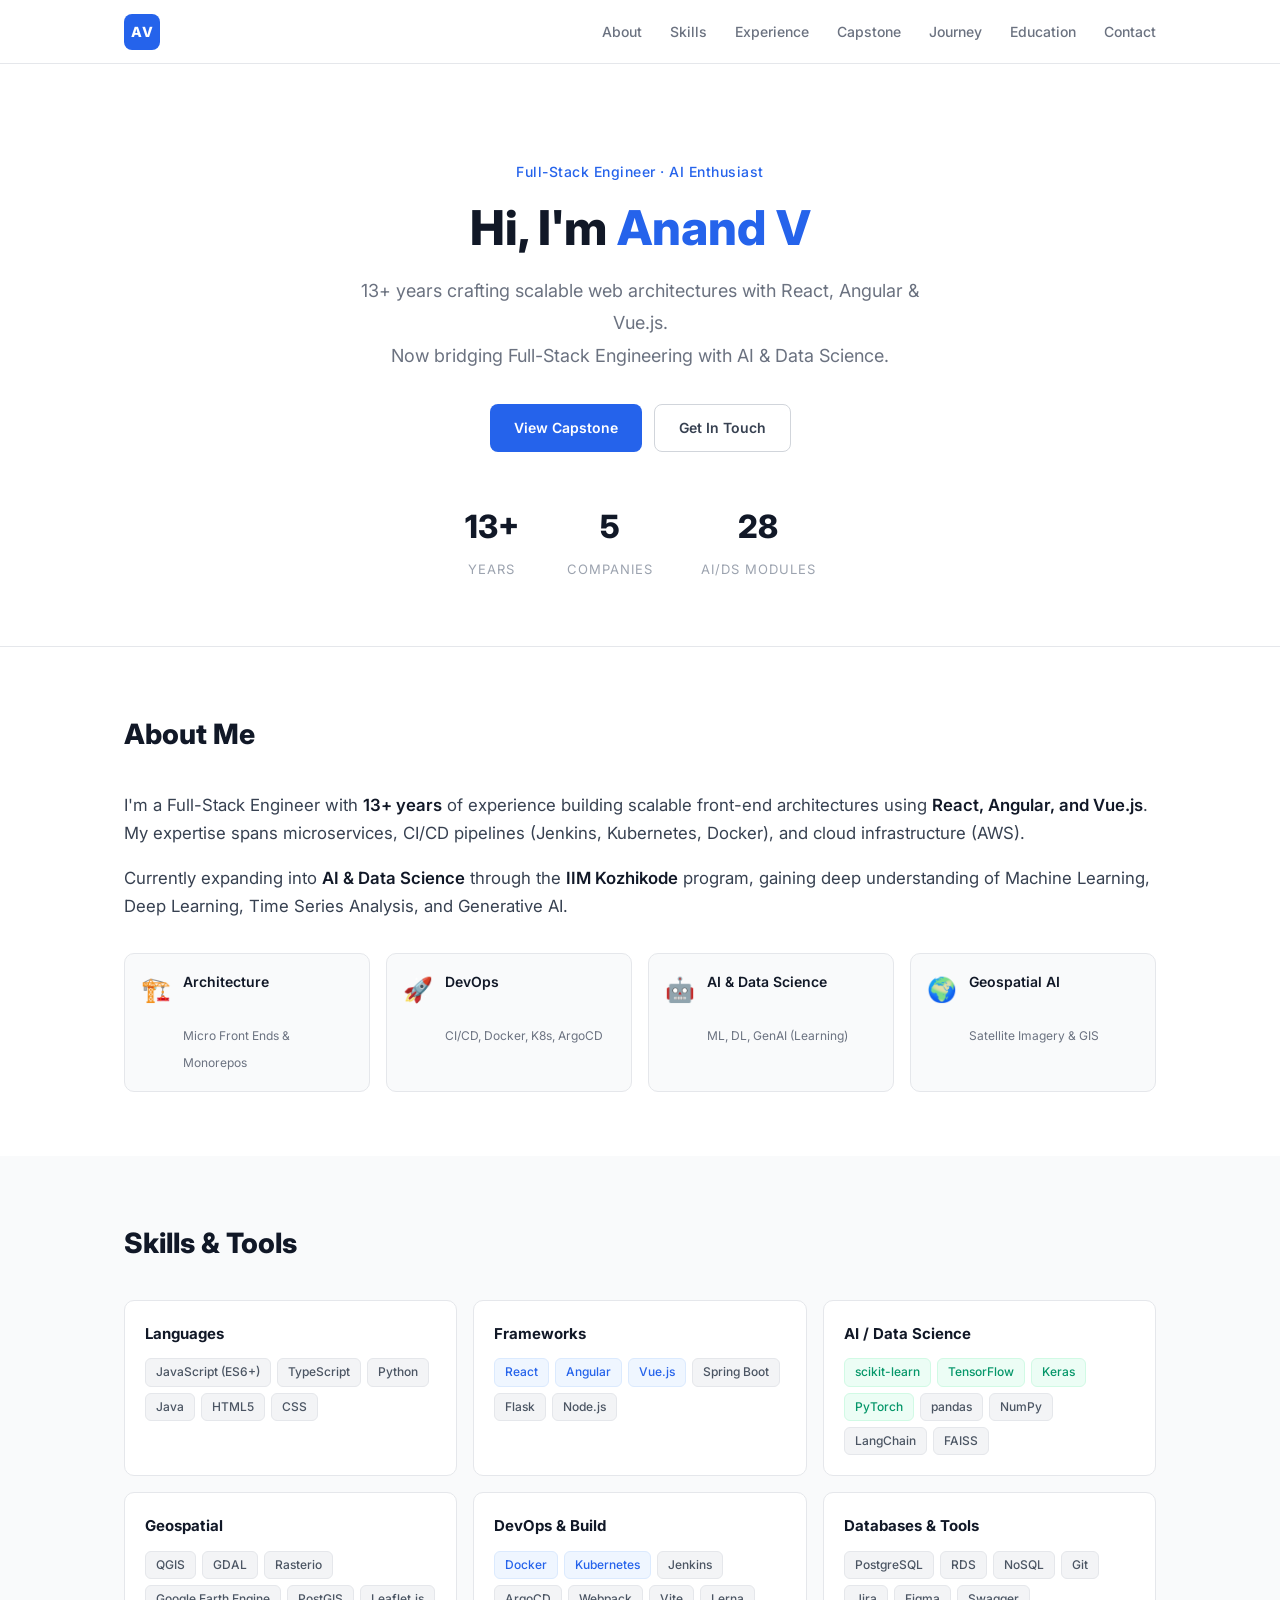
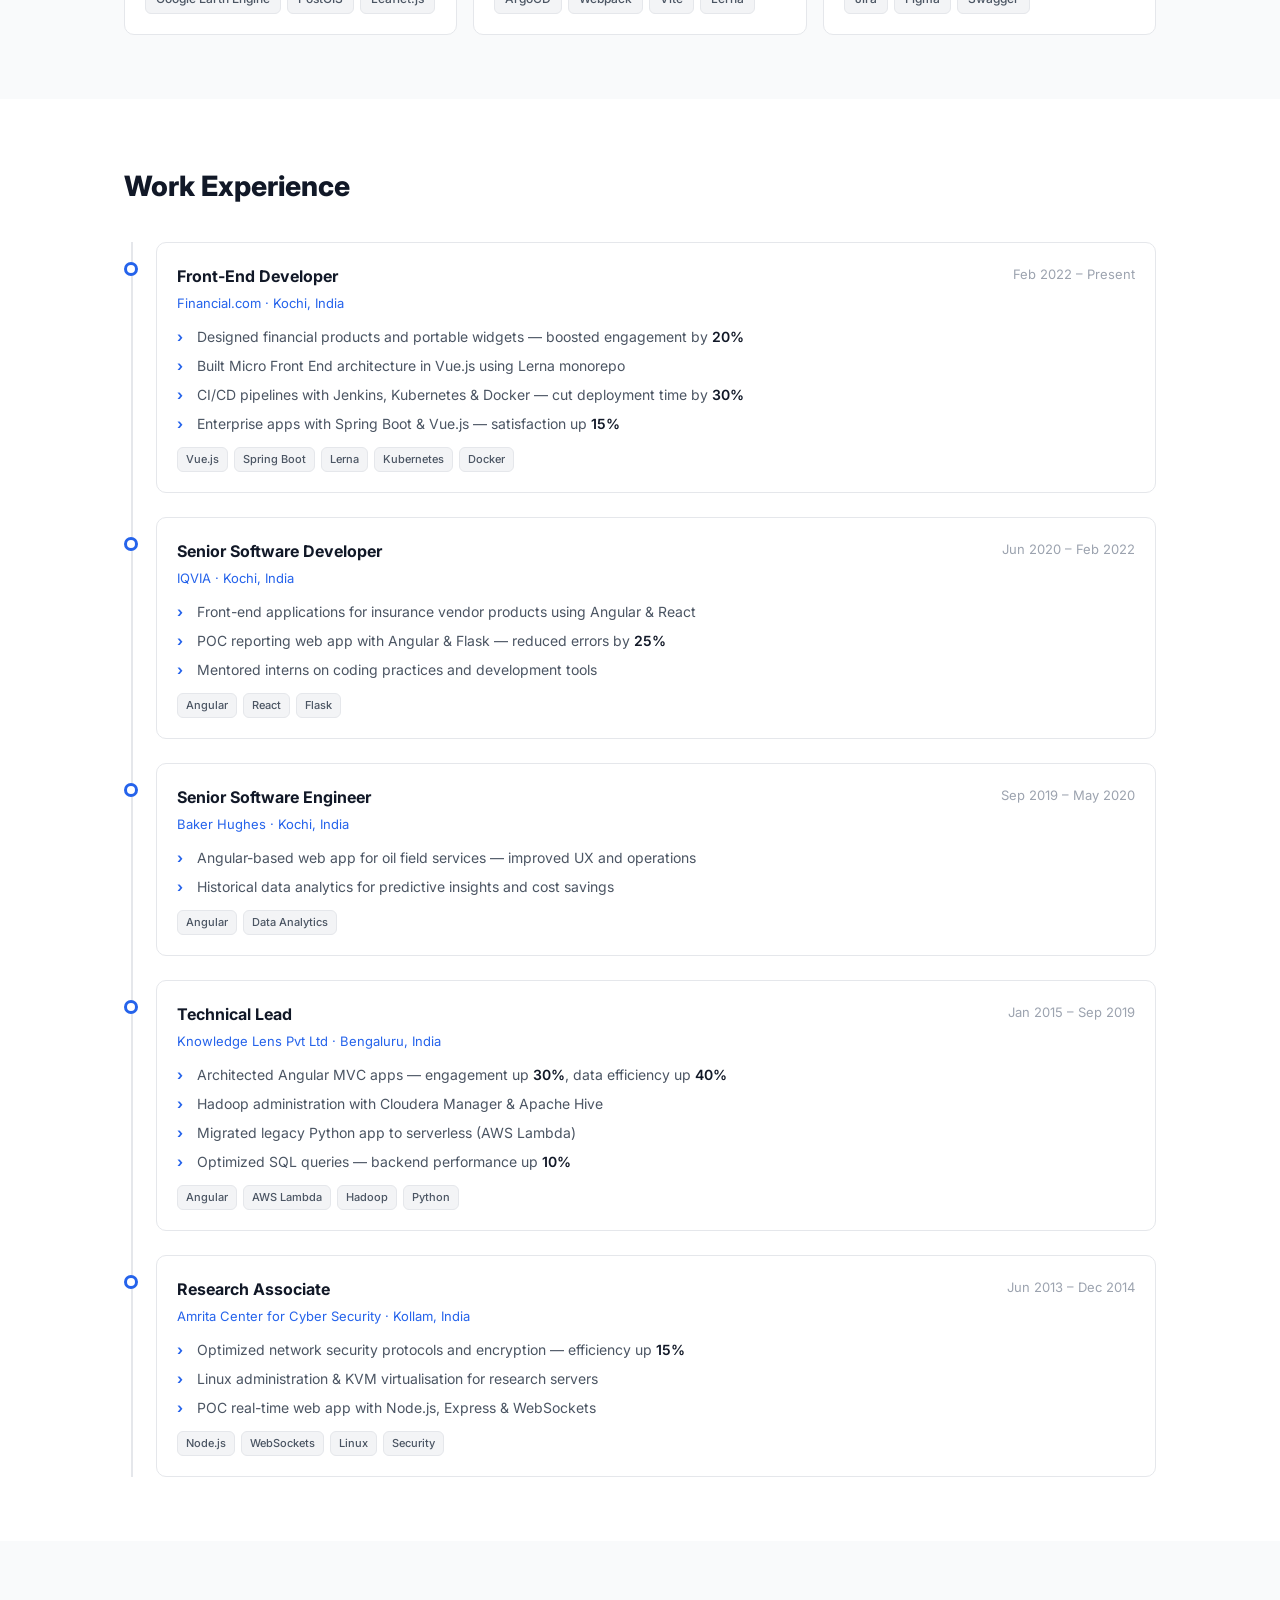
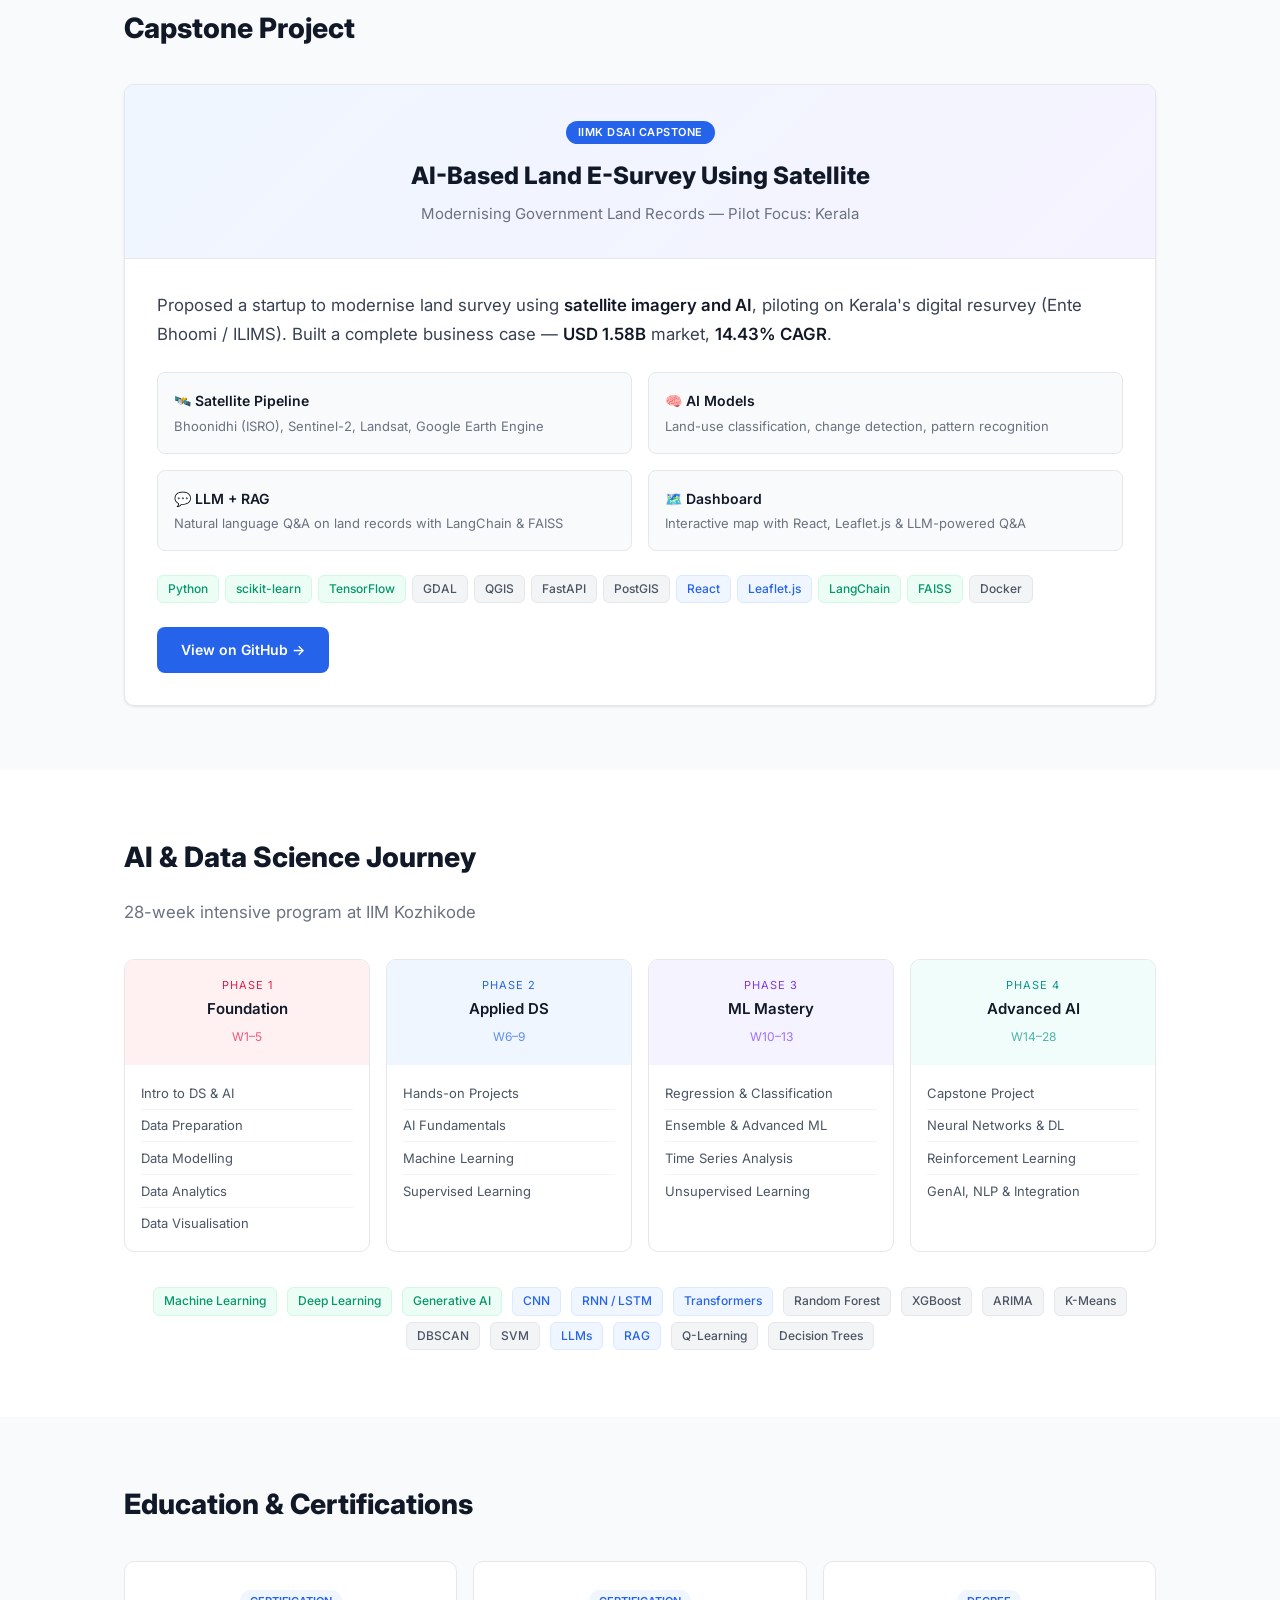
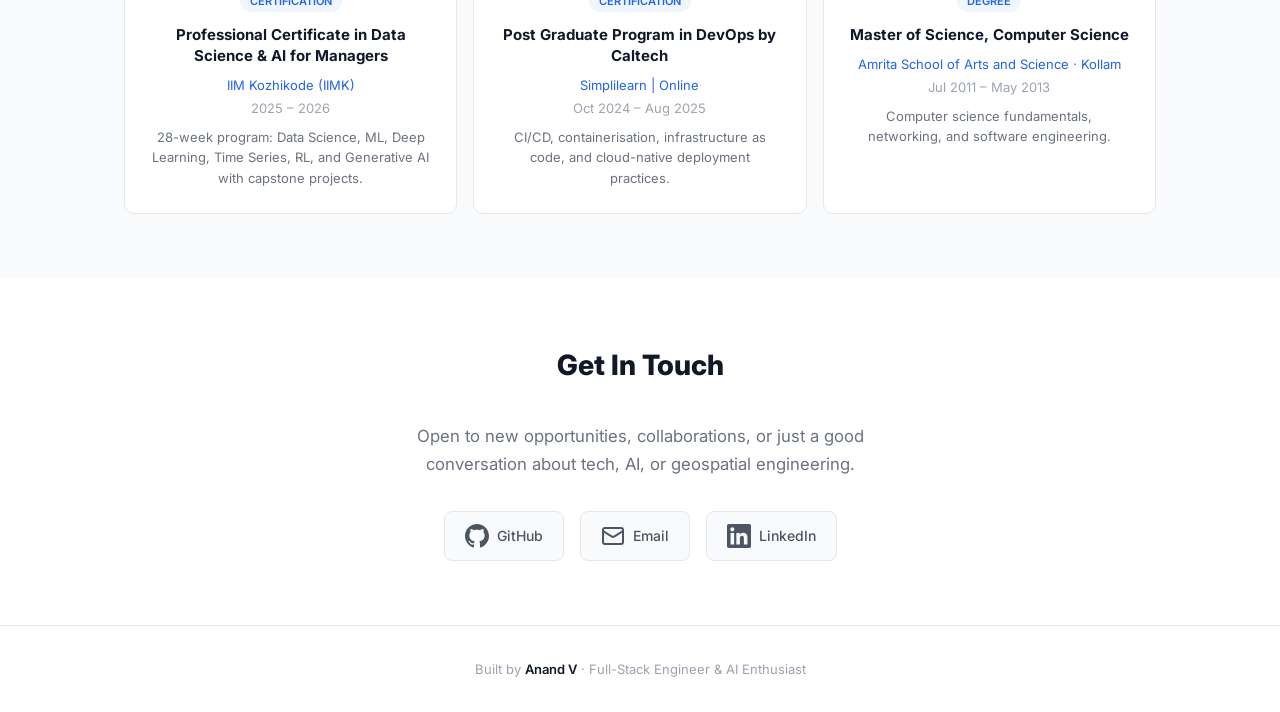
==== commit dfef1b18: "Switch to simple clean light theme" ====
--- a/index.html
+++ b/index.html
@@ -8,24 +8,20 @@
   <meta property="og:title" content="Anand V — Full-Stack Engineer & AI Enthusiast" />
   <meta property="og:description" content="13+ years building scalable web architectures. Now bridging Full-Stack Engineering with AI & Data Science." />
   <meta property="og:type" content="website" />
-  <meta name="theme-color" content="#0a0a1a" />
   <link rel="icon" href="favicon.svg" type="image/svg+xml" />
   <link rel="preconnect" href="https://fonts.googleapis.com" />
   <link rel="preconnect" href="https://fonts.gstatic.com" crossorigin />
-  <link href="https://fonts.googleapis.com/css2?family=Inter:wght@300;400;500;600;700;800;900&family=JetBrains+Mono:wght@400;500&display=swap" rel="stylesheet" />
+  <link href="https://fonts.googleapis.com/css2?family=Inter:wght@300;400;500;600;700;800&display=swap" rel="stylesheet" />
   <link rel="stylesheet" href="style.css" />
 </head>
 <body>
 
-  <!-- ===================== NAVIGATION ===================== -->
+  <!-- NAVIGATION -->
   <nav class="nav" id="nav">
-    <div class="nav__container">
-      <a href="#hero" class="nav__logo">
-        <span class="nav__logo-icon">AV</span>
-        <span class="nav__logo-text">Anand V</span>
-      </a>
-      <button class="nav__toggle" id="navToggle" aria-label="Toggle navigation">
-        <span></span><span></span><span></span>
+    <div class="container nav__inner">
+      <a href="#hero" class="nav__logo">AV</a>
+      <button class="nav__toggle" id="navToggle" aria-label="Menu">
+        <svg width="24" height="24" viewBox="0 0 24 24" fill="none" stroke="currentColor" stroke-width="2"><path d="M3 12h18M3 6h18M3 18h18"/></svg>
       </button>
       <ul class="nav__links" id="navLinks">
         <li><a href="#about">About</a></li>
@@ -34,128 +30,80 @@
         <li><a href="#capstone">Capstone</a></li>
         <li><a href="#journey">Journey</a></li>
         <li><a href="#education">Education</a></li>
-        <li><a href="#contact" class="nav__cta">Contact</a></li>
+        <li><a href="#contact">Contact</a></li>
       </ul>
     </div>
   </nav>
 
-  <!-- ===================== HERO ===================== -->
+  <!-- HERO -->
   <section class="hero" id="hero">
-    <canvas class="hero__particles" id="heroParticles"></canvas>
-    <div class="hero__content">
-      <div class="hero__badge anim-fade-up">Full-Stack Engineer · AI Enthusiast</div>
-      <h1 class="hero__title anim-fade-up" style="--delay: 0.1s">
-        Hi, I'm <span class="gradient-text">Anand V</span>
-      </h1>
-      <p class="hero__subtitle anim-fade-up" style="--delay: 0.2s">
-        I build <span id="typedText" class="typed-text"></span><span class="typed-cursor">|</span>
-      </p>
-      <p class="hero__description anim-fade-up" style="--delay: 0.3s">
+    <div class="container">
+      <p class="hero__label fade-in">Full-Stack Engineer · AI Enthusiast</p>
+      <h1 class="hero__title fade-in">Hi, I'm <span class="accent">Anand V</span></h1>
+      <p class="hero__sub fade-in">
         13+ years crafting scalable web architectures with React, Angular & Vue.js.<br />
         Now bridging Full-Stack Engineering with AI & Data Science.
       </p>
-      <div class="hero__actions anim-fade-up" style="--delay: 0.4s">
-        <a href="#capstone" class="btn btn--primary">View My Capstone</a>
-        <a href="#contact" class="btn btn--outline">Get In Touch</a>
-      </div>
-      <div class="hero__stats anim-fade-up" style="--delay: 0.5s">
-        <div class="hero__stat">
-          <span class="hero__stat-number" data-count="13">0</span>+
-          <span class="hero__stat-label">Years Experience</span>
-        </div>
-        <div class="hero__stat">
-          <span class="hero__stat-number" data-count="5">0</span>
-          <span class="hero__stat-label">Companies</span>
-        </div>
-        <div class="hero__stat">
-          <span class="hero__stat-number" data-count="28">0</span>
-          <span class="hero__stat-label">AI/DS Modules</span>
-        </div>
-      </div>
-    </div>
-    <div class="hero__scroll">
-      <a href="#about" class="hero__scroll-indicator" aria-label="Scroll down">
-        <svg width="24" height="24" viewBox="0 0 24 24" fill="none" stroke="currentColor" stroke-width="2"><path d="M12 5v14M5 12l7 7 7-7"/></svg>
-      </a>
-    </div>
-  </section>
-
-  <!-- ===================== ABOUT ===================== -->
+      <div class="hero__actions fade-in">
+        <a href="#capstone" class="btn btn--fill">View Capstone</a>
+        <a href="#contact" class="btn btn--ghost">Get In Touch</a>
+      </div>
+      <div class="hero__stats fade-in">
+        <div class="stat"><strong>13+</strong><span>Years</span></div>
+        <div class="stat"><strong>5</strong><span>Companies</span></div>
+        <div class="stat"><strong>28</strong><span>AI/DS Modules</span></div>
+      </div>
+    </div>
+  </section>
+
+  <!-- ABOUT -->
   <section class="section" id="about">
     <div class="container">
-      <h2 class="section__title anim-fade-up">
-        <span class="section__number">01.</span> About Me
-      </h2>
-      <div class="about__grid">
-        <div class="about__avatar anim-fade-up" style="--delay: 0.1s">
-          <div class="about__avatar-ring">
-            <div class="about__avatar-inner">
-              <span>AV</span>
-            </div>
-          </div>
-        </div>
-        <div class="about__content anim-fade-up" style="--delay: 0.2s">
+      <h2 class="section__title fade-in">About Me</h2>
+      <div class="about">
+        <div class="about__text fade-in">
           <p>
-            I'm a <strong>Full-Stack Engineer</strong> with <strong>13+ years</strong> of experience building scalable 
+            I'm a Full-Stack Engineer with <strong>13+ years</strong> of experience building scalable 
             front-end architectures using <strong>React, Angular, and Vue.js</strong>. My expertise spans 
             microservices, CI/CD pipelines (Jenkins, Kubernetes, Docker), and cloud infrastructure (AWS).
           </p>
           <p>
-            I'm currently expanding into <strong>AI & Data Science</strong> through the prestigious 
+            Currently expanding into <strong>AI & Data Science</strong> through the 
             <strong>IIM Kozhikode</strong> program, gaining deep understanding of Machine Learning, 
-            Deep Learning, Time Series Analysis, and Generative AI. My capstone project applies these 
-            skills to modernise government land survey systems using satellite imagery.
+            Deep Learning, Time Series Analysis, and Generative AI.
           </p>
-          <p>
-            I believe in clean code, mentoring teams, and building technology that makes a real-world impact.
-          </p>
-          <div class="about__highlights">
-            <div class="about__highlight">
-              <div class="about__highlight-icon">🏗️</div>
-              <div>
-                <strong>Architecture</strong>
-                <span>Micro Front Ends & Monorepos</span>
-              </div>
-            </div>
-            <div class="about__highlight">
-              <div class="about__highlight-icon">🚀</div>
-              <div>
-                <strong>DevOps</strong>
-                <span>CI/CD, Docker, K8s, ArgoCD</span>
-              </div>
-            </div>
-            <div class="about__highlight">
-              <div class="about__highlight-icon">🤖</div>
-              <div>
-                <strong>AI & Data Science</strong>
-                <span>ML, DL, GenAI (Learning)</span>
-              </div>
-            </div>
-            <div class="about__highlight">
-              <div class="about__highlight-icon">🌍</div>
-              <div>
-                <strong>Geospatial AI</strong>
-                <span>Satellite Imagery & GIS</span>
-              </div>
-            </div>
-          </div>
-        </div>
-      </div>
-    </div>
-  </section>
-
-  <!-- ===================== SKILLS ===================== -->
-  <section class="section section--alt" id="skills">
-    <div class="container">
-      <h2 class="section__title anim-fade-up">
-        <span class="section__number">02.</span> Skills & Tools
-      </h2>
-      <div class="skills__grid">
-
-        <div class="skill-card anim-fade-up" style="--delay: 0.05s">
-          <div class="skill-card__icon">⚡</div>
-          <h3 class="skill-card__title">Languages</h3>
-          <div class="skill-card__tags">
+        </div>
+        <div class="about__cards fade-in">
+          <div class="mini-card">
+            <span class="mini-card__icon">🏗️</span>
+            <div><strong>Architecture</strong><br /><small>Micro Front Ends & Monorepos</small></div>
+          </div>
+          <div class="mini-card">
+            <span class="mini-card__icon">🚀</span>
+            <div><strong>DevOps</strong><br /><small>CI/CD, Docker, K8s, ArgoCD</small></div>
+          </div>
+          <div class="mini-card">
+            <span class="mini-card__icon">🤖</span>
+            <div><strong>AI & Data Science</strong><br /><small>ML, DL, GenAI (Learning)</small></div>
+          </div>
+          <div class="mini-card">
+            <span class="mini-card__icon">🌍</span>
+            <div><strong>Geospatial AI</strong><br /><small>Satellite Imagery & GIS</small></div>
+          </div>
+        </div>
+      </div>
+    </div>
+  </section>
+
+  <!-- SKILLS -->
+  <section class="section section--gray" id="skills">
+    <div class="container">
+      <h2 class="section__title fade-in">Skills & Tools</h2>
+      <div class="skills">
+
+        <div class="skill-card fade-in">
+          <h3>Languages</h3>
+          <div class="tags">
             <span class="tag">JavaScript (ES6+)</span>
             <span class="tag">TypeScript</span>
             <span class="tag">Python</span>
@@ -165,28 +113,25 @@
           </div>
         </div>
 
-        <div class="skill-card anim-fade-up" style="--delay: 0.1s">
-          <div class="skill-card__icon">🖥️</div>
-          <h3 class="skill-card__title">Frameworks</h3>
-          <div class="skill-card__tags">
-            <span class="tag tag--accent">React</span>
-            <span class="tag tag--accent">Angular</span>
-            <span class="tag tag--accent">Vue.js</span>
+        <div class="skill-card fade-in">
+          <h3>Frameworks</h3>
+          <div class="tags">
+            <span class="tag tag--blue">React</span>
+            <span class="tag tag--blue">Angular</span>
+            <span class="tag tag--blue">Vue.js</span>
             <span class="tag">Spring Boot</span>
             <span class="tag">Flask</span>
             <span class="tag">Node.js</span>
-            <span class="tag">Bootstrap</span>
-          </div>
-        </div>
-
-        <div class="skill-card anim-fade-up" style="--delay: 0.15s">
-          <div class="skill-card__icon">🤖</div>
-          <h3 class="skill-card__title">AI / Data Science</h3>
-          <div class="skill-card__tags">
-            <span class="tag tag--glow">scikit-learn</span>
-            <span class="tag tag--glow">TensorFlow</span>
-            <span class="tag tag--glow">Keras</span>
-            <span class="tag tag--glow">PyTorch</span>
+          </div>
+        </div>
+
+        <div class="skill-card fade-in">
+          <h3>AI / Data Science</h3>
+          <div class="tags">
+            <span class="tag tag--green">scikit-learn</span>
+            <span class="tag tag--green">TensorFlow</span>
+            <span class="tag tag--green">Keras</span>
+            <span class="tag tag--green">PyTorch</span>
             <span class="tag">pandas</span>
             <span class="tag">NumPy</span>
             <span class="tag">LangChain</span>
@@ -194,10 +139,9 @@
           </div>
         </div>
 
-        <div class="skill-card anim-fade-up" style="--delay: 0.2s">
-          <div class="skill-card__icon">🌍</div>
-          <h3 class="skill-card__title">Geospatial</h3>
-          <div class="skill-card__tags">
+        <div class="skill-card fade-in">
+          <h3>Geospatial</h3>
+          <div class="tags">
             <span class="tag">QGIS</span>
             <span class="tag">GDAL</span>
             <span class="tag">Rasterio</span>
@@ -207,12 +151,11 @@
           </div>
         </div>
 
-        <div class="skill-card anim-fade-up" style="--delay: 0.25s">
-          <div class="skill-card__icon">🚀</div>
-          <h3 class="skill-card__title">DevOps & Build</h3>
-          <div class="skill-card__tags">
-            <span class="tag tag--accent">Docker</span>
-            <span class="tag tag--accent">Kubernetes</span>
+        <div class="skill-card fade-in">
+          <h3>DevOps & Build</h3>
+          <div class="tags">
+            <span class="tag tag--blue">Docker</span>
+            <span class="tag tag--blue">Kubernetes</span>
             <span class="tag">Jenkins</span>
             <span class="tag">ArgoCD</span>
             <span class="tag">Webpack</span>
@@ -221,10 +164,9 @@
           </div>
         </div>
 
-        <div class="skill-card anim-fade-up" style="--delay: 0.3s">
-          <div class="skill-card__icon">🛢️</div>
-          <h3 class="skill-card__title">Databases & Tools</h3>
-          <div class="skill-card__tags">
+        <div class="skill-card fade-in">
+          <h3>Databases & Tools</h3>
+          <div class="tags">
             <span class="tag">PostgreSQL</span>
             <span class="tag">RDS</span>
             <span class="tag">NoSQL</span>
@@ -239,31 +181,29 @@
     </div>
   </section>
 
-  <!-- ===================== EXPERIENCE ===================== -->
+  <!-- EXPERIENCE -->
   <section class="section" id="experience">
     <div class="container">
-      <h2 class="section__title anim-fade-up">
-        <span class="section__number">03.</span> Work Experience
-      </h2>
+      <h2 class="section__title fade-in">Work Experience</h2>
       <div class="timeline">
 
-        <div class="timeline__item anim-fade-up" style="--delay: 0.05s">
-          <div class="timeline__marker"></div>
+        <div class="timeline__item fade-in">
+          <div class="timeline__dot"></div>
           <div class="timeline__card">
-            <div class="timeline__header">
+            <div class="timeline__top">
               <div>
-                <h3 class="timeline__role">Front-End Developer</h3>
+                <h3>Front-End Developer</h3>
                 <p class="timeline__company">Financial.com · Kochi, India</p>
               </div>
               <span class="timeline__date">Feb 2022 – Present</span>
             </div>
-            <ul class="timeline__list">
-              <li>Designed financial products and portable widgets in JavaScript — boosted user engagement by <strong>20%</strong></li>
-              <li>Built Micro Front End architecture in Vue.js using Lerna monorepo; published shared npm packages across teams</li>
-              <li>Orchestrated CI/CD pipelines using Jenkins, Kubernetes & Docker — reduced deployment time by <strong>30%</strong></li>
-              <li>Enterprise apps with Spring Boot & Vue.js — improved satisfaction by <strong>15%</strong>, cut response times by <strong>30%</strong></li>
+            <ul>
+              <li>Designed financial products and portable widgets — boosted engagement by <strong>20%</strong></li>
+              <li>Built Micro Front End architecture in Vue.js using Lerna monorepo</li>
+              <li>CI/CD pipelines with Jenkins, Kubernetes & Docker — cut deployment time by <strong>30%</strong></li>
+              <li>Enterprise apps with Spring Boot & Vue.js — satisfaction up <strong>15%</strong></li>
             </ul>
-            <div class="timeline__tags">
+            <div class="tags">
               <span class="tag tag--sm">Vue.js</span>
               <span class="tag tag--sm">Spring Boot</span>
               <span class="tag tag--sm">Lerna</span>
@@ -273,22 +213,22 @@
           </div>
         </div>
 
-        <div class="timeline__item anim-fade-up" style="--delay: 0.1s">
-          <div class="timeline__marker"></div>
+        <div class="timeline__item fade-in">
+          <div class="timeline__dot"></div>
           <div class="timeline__card">
-            <div class="timeline__header">
+            <div class="timeline__top">
               <div>
-                <h3 class="timeline__role">Senior Software Developer</h3>
+                <h3>Senior Software Developer</h3>
                 <p class="timeline__company">IQVIA · Kochi, India</p>
               </div>
               <span class="timeline__date">Jun 2020 – Feb 2022</span>
             </div>
-            <ul class="timeline__list">
-              <li>Built front-end applications for insurance vendor products using Angular & React</li>
-              <li>Delivered a POC reporting web app using Angular & Flask — reduced errors by <strong>25%</strong></li>
+            <ul>
+              <li>Front-end applications for insurance vendor products using Angular & React</li>
+              <li>POC reporting web app with Angular & Flask — reduced errors by <strong>25%</strong></li>
               <li>Mentored interns on coding practices and development tools</li>
             </ul>
-            <div class="timeline__tags">
+            <div class="tags">
               <span class="tag tag--sm">Angular</span>
               <span class="tag tag--sm">React</span>
               <span class="tag tag--sm">Flask</span>
@@ -296,44 +236,44 @@
           </div>
         </div>
 
-        <div class="timeline__item anim-fade-up" style="--delay: 0.15s">
-          <div class="timeline__marker"></div>
+        <div class="timeline__item fade-in">
+          <div class="timeline__dot"></div>
           <div class="timeline__card">
-            <div class="timeline__header">
+            <div class="timeline__top">
               <div>
-                <h3 class="timeline__role">Senior Software Engineer</h3>
+                <h3>Senior Software Engineer</h3>
                 <p class="timeline__company">Baker Hughes · Kochi, India</p>
               </div>
               <span class="timeline__date">Sep 2019 – May 2020</span>
             </div>
-            <ul class="timeline__list">
-              <li>Built an Angular-based web app for oil field services — improved UX and field operations</li>
-              <li>Used historical data analytics for predictive insights, identifying cost-saving opportunities</li>
+            <ul>
+              <li>Angular-based web app for oil field services — improved UX and operations</li>
+              <li>Historical data analytics for predictive insights and cost savings</li>
             </ul>
-            <div class="timeline__tags">
+            <div class="tags">
               <span class="tag tag--sm">Angular</span>
               <span class="tag tag--sm">Data Analytics</span>
             </div>
           </div>
         </div>
 
-        <div class="timeline__item anim-fade-up" style="--delay: 0.2s">
-          <div class="timeline__marker"></div>
+        <div class="timeline__item fade-in">
+          <div class="timeline__dot"></div>
           <div class="timeline__card">
-            <div class="timeline__header">
+            <div class="timeline__top">
               <div>
-                <h3 class="timeline__role">Technical Lead</h3>
+                <h3>Technical Lead</h3>
                 <p class="timeline__company">Knowledge Lens Pvt Ltd · Bengaluru, India</p>
               </div>
               <span class="timeline__date">Jan 2015 – Sep 2019</span>
             </div>
-            <ul class="timeline__list">
-              <li>Architected web applications using Angular MVC — improved engagement by <strong>30%</strong> and data analysis efficiency by <strong>40%</strong></li>
-              <li>Managed Hadoop administration with Cloudera Manager & Apache Hive</li>
-              <li>Migrated legacy Python app to serverless (AWS Lambda), improving scalability</li>
-              <li>Optimized SQL queries (indexes, joins, subqueries) — improved backend performance by <strong>10%</strong></li>
+            <ul>
+              <li>Architected Angular MVC apps — engagement up <strong>30%</strong>, data efficiency up <strong>40%</strong></li>
+              <li>Hadoop administration with Cloudera Manager & Apache Hive</li>
+              <li>Migrated legacy Python app to serverless (AWS Lambda)</li>
+              <li>Optimized SQL queries — backend performance up <strong>10%</strong></li>
             </ul>
-            <div class="timeline__tags">
+            <div class="tags">
               <span class="tag tag--sm">Angular</span>
               <span class="tag tag--sm">AWS Lambda</span>
               <span class="tag tag--sm">Hadoop</span>
@@ -342,22 +282,22 @@
           </div>
         </div>
 
-        <div class="timeline__item anim-fade-up" style="--delay: 0.25s">
-          <div class="timeline__marker"></div>
+        <div class="timeline__item fade-in">
+          <div class="timeline__dot"></div>
           <div class="timeline__card">
-            <div class="timeline__header">
+            <div class="timeline__top">
               <div>
-                <h3 class="timeline__role">Research Associate</h3>
+                <h3>Research Associate</h3>
                 <p class="timeline__company">Amrita Center for Cyber Security · Kollam, India</p>
               </div>
               <span class="timeline__date">Jun 2013 – Dec 2014</span>
             </div>
-            <ul class="timeline__list">
-              <li>Optimized network security protocols and data encryption — improved efficiency by <strong>15%</strong></li>
-              <li>Maintained network infrastructure and research servers via Linux admin & KVM virtualisation</li>
-              <li>Built a POC real-time web app using Node.js, Express & WebSockets for live data monitoring</li>
+            <ul>
+              <li>Optimized network security protocols and encryption — efficiency up <strong>15%</strong></li>
+              <li>Linux administration & KVM virtualisation for research servers</li>
+              <li>POC real-time web app with Node.js, Express & WebSockets</li>
             </ul>
-            <div class="timeline__tags">
+            <div class="tags">
               <span class="tag tag--sm">Node.js</span>
               <span class="tag tag--sm">WebSockets</span>
               <span class="tag tag--sm">Linux</span>
@@ -370,78 +310,57 @@
     </div>
   </section>
 
-  <!-- ===================== CAPSTONE PROJECT ===================== -->
-  <section class="section section--alt" id="capstone">
-    <div class="container">
-      <h2 class="section__title anim-fade-up">
-        <span class="section__number">04.</span> Capstone Project
-      </h2>
-      <div class="capstone">
-        <div class="capstone__hero anim-fade-up" style="--delay: 0.1s">
-          <div class="capstone__badge">IIMK DSAI Capstone</div>
-          <h3 class="capstone__title">AI-Based Land E-Survey Using Satellite</h3>
-          <p class="capstone__subtitle">Modernising Government Land Records — Pilot Focus: Kerala</p>
-        </div>
-
-        <div class="capstone__content">
-          <div class="capstone__description anim-fade-up" style="--delay: 0.15s">
-            <p>
-              Proposed a startup idea to modernise land survey and records for state governments using 
-              <strong>satellite imagery and AI</strong>, with a pilot focus on Kerala's digital resurvey 
-              (Ente Bhoomi / ILIMS).
-            </p>
-            <p>
-              Developed a complete business case including market analysis 
-              (<strong>USD 1.58B</strong> Indian geospatial market, <strong>14.43% CAGR</strong>), 
-              AI solution architecture, MVP design, and technology roadmap.
-            </p>
-          </div>
-
-          <div class="capstone__features anim-fade-up" style="--delay: 0.2s">
+  <!-- CAPSTONE -->
+  <section class="section section--gray" id="capstone">
+    <div class="container">
+      <h2 class="section__title fade-in">Capstone Project</h2>
+      <div class="capstone fade-in">
+        <div class="capstone__header">
+          <span class="capstone__badge">IIMK DSAI Capstone</span>
+          <h3>AI-Based Land E-Survey Using Satellite</h3>
+          <p>Modernising Government Land Records — Pilot Focus: Kerala</p>
+        </div>
+        <div class="capstone__body">
+          <p>
+            Proposed a startup to modernise land survey using <strong>satellite imagery and AI</strong>,
+            piloting on Kerala's digital resurvey (Ente Bhoomi / ILIMS). Built a complete business case 
+            — <strong>USD 1.58B</strong> market, <strong>14.43% CAGR</strong>.
+          </p>
+          <div class="capstone__features">
             <div class="capstone__feature">
-              <div class="capstone__feature-icon">🛰️</div>
-              <h4>Satellite Data Pipeline</h4>
-              <p>Free/open data from Bhoonidhi (ISRO), Sentinel-2, Landsat, Bhuvan & Google Earth Engine</p>
+              <strong>🛰️ Satellite Pipeline</strong>
+              <p>Bhoonidhi (ISRO), Sentinel-2, Landsat, Google Earth Engine</p>
             </div>
             <div class="capstone__feature">
-              <div class="capstone__feature-icon">🧠</div>
-              <h4>AI Models</h4>
-              <p>Supervised Learning for land-use classification, Unsupervised for pattern detection, Time Series for change detection</p>
+              <strong>🧠 AI Models</strong>
+              <p>Land-use classification, change detection, pattern recognition</p>
             </div>
             <div class="capstone__feature">
-              <div class="capstone__feature-icon">💬</div>
-              <h4>LLM + RAG</h4>
-              <p>Generative AI with LangChain & FAISS for natural language Q&A on land records</p>
+              <strong>💬 LLM + RAG</strong>
+              <p>Natural language Q&A on land records with LangChain & FAISS</p>
             </div>
             <div class="capstone__feature">
-              <div class="capstone__feature-icon">🗺️</div>
-              <h4>Interactive Dashboard</h4>
-              <p>MVP for one pilot village with map dashboard and LLM-powered Q&A interface</p>
-            </div>
-          </div>
-
-          <div class="capstone__tech anim-fade-up" style="--delay: 0.25s">
-            <h4>Tech Stack</h4>
-            <div class="capstone__tech-tags">
-              <span class="tag tag--glow">Python</span>
-              <span class="tag tag--glow">scikit-learn</span>
-              <span class="tag tag--glow">TensorFlow</span>
-              <span class="tag">GDAL</span>
-              <span class="tag">QGIS</span>
-              <span class="tag">FastAPI</span>
-              <span class="tag">PostGIS</span>
-              <span class="tag tag--accent">React</span>
-              <span class="tag tag--accent">Leaflet.js</span>
-              <span class="tag tag--glow">LangChain</span>
-              <span class="tag tag--glow">FAISS</span>
-              <span class="tag">Docker</span>
-            </div>
-          </div>
-
-          <div class="capstone__cta anim-fade-up" style="--delay: 0.3s">
-            <a href="https://github.com/vanand46/AI-DS-LEARN" target="_blank" rel="noopener noreferrer" class="btn btn--primary">
-              <svg width="20" height="20" viewBox="0 0 24 24" fill="currentColor"><path d="M12 0c-6.626 0-12 5.373-12 12 0 5.302 3.438 9.8 8.207 11.387.599.111.793-.261.793-.577v-2.234c-3.338.726-4.033-1.416-4.033-1.416-.546-1.387-1.333-1.756-1.333-1.756-1.089-.745.083-.729.083-.729 1.205.084 1.839 1.237 1.839 1.237 1.07 1.834 2.807 1.304 3.492.997.107-.775.418-1.305.762-1.604-2.665-.305-5.467-1.334-5.467-5.931 0-1.311.469-2.381 1.236-3.221-.124-.303-.535-1.524.117-3.176 0 0 1.008-.322 3.301 1.23.957-.266 1.983-.399 3.003-.404 1.02.005 2.047.138 3.006.404 2.291-1.552 3.297-1.23 3.297-1.23.653 1.653.242 2.874.118 3.176.77.84 1.235 1.911 1.235 3.221 0 4.609-2.807 5.624-5.479 5.921.43.372.823 1.102.823 2.222v3.293c0 .319.192.694.801.576 4.765-1.589 8.199-6.086 8.199-11.386 0-6.627-5.373-12-12-12z"/></svg>
-              View on GitHub
+              <strong>🗺️ Dashboard</strong>
+              <p>Interactive map with React, Leaflet.js & LLM-powered Q&A</p>
+            </div>
+          </div>
+          <div class="tags" style="margin-top: 1.5rem;">
+            <span class="tag tag--green">Python</span>
+            <span class="tag tag--green">scikit-learn</span>
+            <span class="tag tag--green">TensorFlow</span>
+            <span class="tag">GDAL</span>
+            <span class="tag">QGIS</span>
+            <span class="tag">FastAPI</span>
+            <span class="tag">PostGIS</span>
+            <span class="tag tag--blue">React</span>
+            <span class="tag tag--blue">Leaflet.js</span>
+            <span class="tag tag--green">LangChain</span>
+            <span class="tag tag--green">FAISS</span>
+            <span class="tag">Docker</span>
+          </div>
+          <div style="margin-top: 1.5rem;">
+            <a href="https://github.com/vanand46/AI-DS-LEARN" target="_blank" rel="noopener noreferrer" class="btn btn--fill">
+              View on GitHub →
             </a>
           </div>
         </div>
@@ -449,228 +368,155 @@
     </div>
   </section>
 
-  <!-- ===================== LEARNING JOURNEY ===================== -->
+  <!-- LEARNING JOURNEY -->
   <section class="section" id="journey">
     <div class="container">
-      <h2 class="section__title anim-fade-up">
-        <span class="section__number">05.</span> AI & Data Science Journey
-      </h2>
-      <p class="section__subtitle anim-fade-up" style="--delay: 0.1s">
-        28-week intensive program at IIM Kozhikode covering the full AI/ML spectrum
+      <h2 class="section__title fade-in">AI & Data Science Journey</h2>
+      <p class="section__sub fade-in">28-week intensive program at IIM Kozhikode</p>
+
+      <div class="phases fade-in">
+        <div class="phase">
+          <div class="phase__header phase__header--rose">
+            <small>Phase 1</small>
+            <strong>Foundation</strong>
+            <span>W1–5</span>
+          </div>
+          <ul class="phase__list">
+            <li>Intro to DS & AI</li>
+            <li>Data Preparation</li>
+            <li>Data Modelling</li>
+            <li>Data Analytics</li>
+            <li>Data Visualisation</li>
+          </ul>
+        </div>
+
+        <div class="phase">
+          <div class="phase__header phase__header--blue">
+            <small>Phase 2</small>
+            <strong>Applied DS</strong>
+            <span>W6–9</span>
+          </div>
+          <ul class="phase__list">
+            <li>Hands-on Projects</li>
+            <li>AI Fundamentals</li>
+            <li>Machine Learning</li>
+            <li>Supervised Learning</li>
+          </ul>
+        </div>
+
+        <div class="phase">
+          <div class="phase__header phase__header--purple">
+            <small>Phase 3</small>
+            <strong>ML Mastery</strong>
+            <span>W10–13</span>
+          </div>
+          <ul class="phase__list">
+            <li>Regression & Classification</li>
+            <li>Ensemble & Advanced ML</li>
+            <li>Time Series Analysis</li>
+            <li>Unsupervised Learning</li>
+          </ul>
+        </div>
+
+        <div class="phase">
+          <div class="phase__header phase__header--teal">
+            <small>Phase 4</small>
+            <strong>Advanced AI</strong>
+            <span>W14–28</span>
+          </div>
+          <ul class="phase__list">
+            <li>Capstone Project</li>
+            <li>Neural Networks & DL</li>
+            <li>Reinforcement Learning</li>
+            <li>GenAI, NLP & Integration</li>
+          </ul>
+        </div>
+      </div>
+
+      <div class="topic-cloud fade-in">
+        <span class="tag tag--green">Machine Learning</span>
+        <span class="tag tag--green">Deep Learning</span>
+        <span class="tag tag--green">Generative AI</span>
+        <span class="tag tag--blue">CNN</span>
+        <span class="tag tag--blue">RNN / LSTM</span>
+        <span class="tag tag--blue">Transformers</span>
+        <span class="tag">Random Forest</span>
+        <span class="tag">XGBoost</span>
+        <span class="tag">ARIMA</span>
+        <span class="tag">K-Means</span>
+        <span class="tag">DBSCAN</span>
+        <span class="tag">SVM</span>
+        <span class="tag tag--blue">LLMs</span>
+        <span class="tag tag--blue">RAG</span>
+        <span class="tag">Q-Learning</span>
+        <span class="tag">Decision Trees</span>
+      </div>
+    </div>
+  </section>
+
+  <!-- EDUCATION -->
+  <section class="section section--gray" id="education">
+    <div class="container">
+      <h2 class="section__title fade-in">Education & Certifications</h2>
+      <div class="edu-grid fade-in">
+
+        <div class="edu-card">
+          <span class="edu-card__badge">Certification</span>
+          <h3>Professional Certificate in Data Science & AI for Managers</h3>
+          <p class="edu-card__place">IIM Kozhikode (IIMK)</p>
+          <p class="edu-card__date">2025 – 2026</p>
+          <p class="edu-card__desc">28-week program: Data Science, ML, Deep Learning, Time Series, RL, and Generative AI with capstone projects.</p>
+        </div>
+
+        <div class="edu-card">
+          <span class="edu-card__badge">Certification</span>
+          <h3>Post Graduate Program in DevOps by Caltech</h3>
+          <p class="edu-card__place">Simplilearn | Online</p>
+          <p class="edu-card__date">Oct 2024 – Aug 2025</p>
+          <p class="edu-card__desc">CI/CD, containerisation, infrastructure as code, and cloud-native deployment practices.</p>
+        </div>
+
+        <div class="edu-card">
+          <span class="edu-card__badge">Degree</span>
+          <h3>Master of Science, Computer Science</h3>
+          <p class="edu-card__place">Amrita School of Arts and Science · Kollam</p>
+          <p class="edu-card__date">Jul 2011 – May 2013</p>
+          <p class="edu-card__desc">Computer science fundamentals, networking, and software engineering.</p>
+        </div>
+
+      </div>
+    </div>
+  </section>
+
+  <!-- CONTACT -->
+  <section class="section" id="contact">
+    <div class="container contact fade-in">
+      <h2 class="section__title">Get In Touch</h2>
+      <p class="contact__text">
+        Open to new opportunities, collaborations, or just a good conversation 
+        about tech, AI, or geospatial engineering.
       </p>
-
-      <div class="journey__phases">
-
-        <div class="journey__phase anim-fade-up" style="--delay: 0.1s">
-          <div class="journey__phase-header journey__phase-header--1">
-            <span class="journey__phase-number">Phase 1</span>
-            <h3>Foundation</h3>
-            <span class="journey__phase-weeks">Weeks 1–5</span>
-          </div>
-          <div class="journey__phase-body">
-            <div class="journey__module">
-              <span class="journey__week">W1</span>
-              <span>Intro to DS & AI</span>
-            </div>
-            <div class="journey__module">
-              <span class="journey__week">W2</span>
-              <span>Data Preparation</span>
-            </div>
-            <div class="journey__module">
-              <span class="journey__week">W3</span>
-              <span>Data Modelling</span>
-            </div>
-            <div class="journey__module">
-              <span class="journey__week">W4</span>
-              <span>Data Analytics</span>
-            </div>
-            <div class="journey__module">
-              <span class="journey__week">W5</span>
-              <span>Data Visualisation</span>
-            </div>
-          </div>
-        </div>
-
-        <div class="journey__phase anim-fade-up" style="--delay: 0.15s">
-          <div class="journey__phase-header journey__phase-header--2">
-            <span class="journey__phase-number">Phase 2</span>
-            <h3>Applied DS</h3>
-            <span class="journey__phase-weeks">Weeks 6–9</span>
-          </div>
-          <div class="journey__phase-body">
-            <div class="journey__module">
-              <span class="journey__week">W6</span>
-              <span>Hands-on Projects</span>
-            </div>
-            <div class="journey__module">
-              <span class="journey__week">W7</span>
-              <span>AI Fundamentals</span>
-            </div>
-            <div class="journey__module">
-              <span class="journey__week">W8</span>
-              <span>Machine Learning</span>
-            </div>
-            <div class="journey__module">
-              <span class="journey__week">W9</span>
-              <span>Supervised Learning</span>
-            </div>
-          </div>
-        </div>
-
-        <div class="journey__phase anim-fade-up" style="--delay: 0.2s">
-          <div class="journey__phase-header journey__phase-header--3">
-            <span class="journey__phase-number">Phase 3</span>
-            <h3>ML Mastery</h3>
-            <span class="journey__phase-weeks">Weeks 10–13</span>
-          </div>
-          <div class="journey__phase-body">
-            <div class="journey__module">
-              <span class="journey__week">W10</span>
-              <span>Regression & Classification</span>
-            </div>
-            <div class="journey__module">
-              <span class="journey__week">W11</span>
-              <span>Ensemble & Advanced ML</span>
-            </div>
-            <div class="journey__module">
-              <span class="journey__week">W12</span>
-              <span>Time Series Analysis</span>
-            </div>
-            <div class="journey__module">
-              <span class="journey__week">W13</span>
-              <span>Unsupervised Learning</span>
-            </div>
-          </div>
-        </div>
-
-        <div class="journey__phase anim-fade-up" style="--delay: 0.25s">
-          <div class="journey__phase-header journey__phase-header--4">
-            <span class="journey__phase-number">Phase 4</span>
-            <h3>Advanced AI</h3>
-            <span class="journey__phase-weeks">Weeks 14–28</span>
-          </div>
-          <div class="journey__phase-body">
-            <div class="journey__module">
-              <span class="journey__week">W14</span>
-              <span>Capstone Project</span>
-            </div>
-            <div class="journey__module">
-              <span class="journey__week">W15</span>
-              <span>Neural Networks & Deep Learning</span>
-            </div>
-            <div class="journey__module">
-              <span class="journey__week">W16</span>
-              <span>Reinforcement Learning</span>
-            </div>
-            <div class="journey__module">
-              <span class="journey__week">W17-28</span>
-              <span>GenAI, NLP, AI Integration & Capstones</span>
-            </div>
-          </div>
-        </div>
-
-      </div>
-
-      <div class="journey__topics anim-fade-up" style="--delay: 0.3s">
-        <h4>Key Topics Covered</h4>
-        <div class="journey__topic-cloud">
-          <span class="tag tag--glow">Machine Learning</span>
-          <span class="tag tag--glow">Deep Learning</span>
-          <span class="tag tag--glow">Generative AI</span>
-          <span class="tag tag--accent">CNN</span>
-          <span class="tag tag--accent">RNN / LSTM</span>
-          <span class="tag tag--accent">Transformers</span>
-          <span class="tag">Random Forest</span>
-          <span class="tag">XGBoost</span>
-          <span class="tag">ARIMA</span>
-          <span class="tag">K-Means</span>
-          <span class="tag">DBSCAN</span>
-          <span class="tag">SVM</span>
-          <span class="tag">Naive Bayes</span>
-          <span class="tag">Q-Learning</span>
-          <span class="tag tag--accent">LLMs</span>
-          <span class="tag tag--accent">RAG</span>
-          <span class="tag">Logistic Regression</span>
-          <span class="tag">Decision Trees</span>
-        </div>
-      </div>
-    </div>
-  </section>
-
-  <!-- ===================== EDUCATION ===================== -->
-  <section class="section section--alt" id="education">
-    <div class="container">
-      <h2 class="section__title anim-fade-up">
-        <span class="section__number">06.</span> Education & Certifications
-      </h2>
-      <div class="education__grid">
-
-        <div class="education__card anim-fade-up" style="--delay: 0.05s">
-          <div class="education__icon">🎓</div>
-          <div class="education__badge">Certification</div>
-          <h3>Professional Certificate in Data Science & AI for Managers</h3>
-          <p class="education__institution">IIM Kozhikode (IIMK)</p>
-          <p class="education__date">2025 – 2026</p>
-          <p class="education__desc">28-week program covering Data Science, Machine Learning, Deep Learning, Time Series, Reinforcement Learning, and Generative AI with hands-on capstone projects.</p>
-        </div>
-
-        <div class="education__card anim-fade-up" style="--delay: 0.1s">
-          <div class="education__icon">🎓</div>
-          <div class="education__badge">Certification</div>
-          <h3>Post Graduate Program in DevOps by Caltech</h3>
-          <p class="education__institution">Simplilearn | Online</p>
-          <p class="education__date">Oct 2024 – Aug 2025</p>
-          <p class="education__desc">Comprehensive DevOps certification covering CI/CD, containerisation, infrastructure as code, and cloud-native deployment practices.</p>
-        </div>
-
-        <div class="education__card anim-fade-up" style="--delay: 0.15s">
-          <div class="education__icon">🏛️</div>
-          <div class="education__badge">Degree</div>
-          <h3>Master of Science, Computer Science</h3>
-          <p class="education__institution">Amrita School of Arts and Science · Kollam, India</p>
-          <p class="education__date">Jul 2011 – May 2013</p>
-          <p class="education__desc">Postgraduate degree with a focus on computer science fundamentals, networking, and software engineering.</p>
-        </div>
-
-      </div>
-    </div>
-  </section>
-
-  <!-- ===================== CONTACT ===================== -->
-  <section class="section" id="contact">
-    <div class="container">
-      <h2 class="section__title anim-fade-up">
-        <span class="section__number">07.</span> Get In Touch
-      </h2>
-      <div class="contact__content anim-fade-up" style="--delay: 0.1s">
-        <p class="contact__text">
-          I'm always open to discussing new opportunities, interesting projects, 
-          or potential collaborations. Whether you want to talk about full-stack architecture, 
-          AI/ML, or the future of geospatial technology — let's connect!
-        </p>
-        <div class="contact__links">
-          <a href="https://github.com/vanand46" target="_blank" rel="noopener noreferrer" class="contact__link">
-            <svg width="28" height="28" viewBox="0 0 24 24" fill="currentColor"><path d="M12 0c-6.626 0-12 5.373-12 12 0 5.302 3.438 9.8 8.207 11.387.599.111.793-.261.793-.577v-2.234c-3.338.726-4.033-1.416-4.033-1.416-.546-1.387-1.333-1.756-1.333-1.756-1.089-.745.083-.729.083-.729 1.205.084 1.839 1.237 1.839 1.237 1.07 1.834 2.807 1.304 3.492.997.107-.775.418-1.305.762-1.604-2.665-.305-5.467-1.334-5.467-5.931 0-1.311.469-2.381 1.236-3.221-.124-.303-.535-1.524.117-3.176 0 0 1.008-.322 3.301 1.23.957-.266 1.983-.399 3.003-.404 1.02.005 2.047.138 3.006.404 2.291-1.552 3.297-1.23 3.297-1.23.653 1.653.242 2.874.118 3.176.77.84 1.235 1.911 1.235 3.221 0 4.609-2.807 5.624-5.479 5.921.43.372.823 1.102.823 2.222v3.293c0 .319.192.694.801.576 4.765-1.589 8.199-6.086 8.199-11.386 0-6.627-5.373-12-12-12z"/></svg>
-            <span>GitHub</span>
-          </a>
-          <a href="mailto:your.email@example.com" class="contact__link">
-            <svg width="28" height="28" viewBox="0 0 24 24" fill="none" stroke="currentColor" stroke-width="2"><rect x="2" y="4" width="20" height="16" rx="2"/><path d="m22 7-8.97 5.7a1.94 1.94 0 0 1-2.06 0L2 7"/></svg>
-            <span>Email</span>
-          </a>
-          <a href="https://linkedin.com/in/" target="_blank" rel="noopener noreferrer" class="contact__link">
-            <svg width="28" height="28" viewBox="0 0 24 24" fill="currentColor"><path d="M20.447 20.452h-3.554v-5.569c0-1.328-.027-3.037-1.852-3.037-1.853 0-2.136 1.445-2.136 2.939v5.667H9.351V9h3.414v1.561h.046c.477-.9 1.637-1.85 3.37-1.85 3.601 0 4.267 2.37 4.267 5.455v6.286zM5.337 7.433c-1.144 0-2.063-.926-2.063-2.065 0-1.138.92-2.063 2.063-2.063 1.14 0 2.064.925 2.064 2.063 0 1.139-.925 2.065-2.064 2.065zm1.782 13.019H3.555V9h3.564v11.452zM22.225 0H1.771C.792 0 0 .774 0 1.729v20.542C0 23.227.792 24 1.771 24h20.451C23.2 24 24 23.227 24 22.271V1.729C24 .774 23.2 0 22.222 0h.003z"/></svg>
-            <span>LinkedIn</span>
-          </a>
-        </div>
-      </div>
-    </div>
-  </section>
-
-  <!-- ===================== FOOTER ===================== -->
+      <div class="contact__links">
+        <a href="https://github.com/vanand46" target="_blank" rel="noopener noreferrer" class="contact__link">
+          <svg width="24" height="24" viewBox="0 0 24 24" fill="currentColor"><path d="M12 0c-6.626 0-12 5.373-12 12 0 5.302 3.438 9.8 8.207 11.387.599.111.793-.261.793-.577v-2.234c-3.338.726-4.033-1.416-4.033-1.416-.546-1.387-1.333-1.756-1.333-1.756-1.089-.745.083-.729.083-.729 1.205.084 1.839 1.237 1.839 1.237 1.07 1.834 2.807 1.304 3.492.997.107-.775.418-1.305.762-1.604-2.665-.305-5.467-1.334-5.467-5.931 0-1.311.469-2.381 1.236-3.221-.124-.303-.535-1.524.117-3.176 0 0 1.008-.322 3.301 1.23.957-.266 1.983-.399 3.003-.404 1.02.005 2.047.138 3.006.404 2.291-1.552 3.297-1.23 3.297-1.23.653 1.653.242 2.874.118 3.176.77.84 1.235 1.911 1.235 3.221 0 4.609-2.807 5.624-5.479 5.921.43.372.823 1.102.823 2.222v3.293c0 .319.192.694.801.576 4.765-1.589 8.199-6.086 8.199-11.386 0-6.627-5.373-12-12-12z"/></svg>
+          GitHub
+        </a>
+        <a href="mailto:your.email@example.com" class="contact__link">
+          <svg width="24" height="24" viewBox="0 0 24 24" fill="none" stroke="currentColor" stroke-width="2"><rect x="2" y="4" width="20" height="16" rx="2"/><path d="m22 7-8.97 5.7a1.94 1.94 0 0 1-2.06 0L2 7"/></svg>
+          Email
+        </a>
+        <a href="https://linkedin.com/in/" target="_blank" rel="noopener noreferrer" class="contact__link">
+          <svg width="24" height="24" viewBox="0 0 24 24" fill="currentColor"><path d="M20.447 20.452h-3.554v-5.569c0-1.328-.027-3.037-1.852-3.037-1.853 0-2.136 1.445-2.136 2.939v5.667H9.351V9h3.414v1.561h.046c.477-.9 1.637-1.85 3.37-1.85 3.601 0 4.267 2.37 4.267 5.455v6.286zM5.337 7.433c-1.144 0-2.063-.926-2.063-2.065 0-1.138.92-2.063 2.063-2.063 1.14 0 2.064.925 2.064 2.063 0 1.139-.925 2.065-2.064 2.065zm1.782 13.019H3.555V9h3.564v11.452zM22.225 0H1.771C.792 0 0 .774 0 1.729v20.542C0 23.227.792 24 1.771 24h20.451C23.2 24 24 23.227 24 22.271V1.729C24 .774 23.2 0 22.222 0h.003z"/></svg>
+          LinkedIn
+        </a>
+      </div>
+    </div>
+  </section>
+
+  <!-- FOOTER -->
   <footer class="footer">
     <div class="container">
-      <p>Designed & Built by <span class="gradient-text">Anand V</span></p>
-      <p class="footer__sub">Full-Stack Engineer · AI & Data Science Enthusiast</p>
+      <p>Built by <strong>Anand V</strong> · Full-Stack Engineer & AI Enthusiast</p>
     </div>
   </footer>
 
--- a/style.css
+++ b/style.css
@@ -1,1365 +1,332 @@
 /* ============================================================
-   DESIGN SYSTEM — Anand V Portfolio
-   Premium dark theme with glassmorphism & gradient accents
+   Anand V Portfolio — Simple & Clean Theme
    ============================================================ */
 
-/* ---------- CSS Variables ---------- */
 :root {
-  /* Colors */
-  --bg-primary: #0a0a1a;
-  --bg-secondary: #0f0f2a;
-  --bg-card: rgba(15, 15, 42, 0.6);
-  --bg-card-hover: rgba(25, 25, 60, 0.8);
-  --bg-glass: rgba(255, 255, 255, 0.03);
-  --bg-glass-border: rgba(255, 255, 255, 0.08);
-
-  --text-primary: #e8e8f0;
-  --text-secondary: #9898b8;
-  --text-muted: #6868a0;
-
-  --accent-1: #7c3aed;    /* purple */
-  --accent-2: #3b82f6;    /* blue */
-  --accent-3: #06b6d4;    /* cyan */
-  --accent-glow: #a855f7;
-
-  --gradient-main: linear-gradient(135deg, var(--accent-1), var(--accent-2), var(--accent-3));
-  --gradient-subtle: linear-gradient(135deg, rgba(124, 58, 237, 0.15), rgba(59, 130, 246, 0.15));
-  --gradient-card: linear-gradient(145deg, rgba(124, 58, 237, 0.08), rgba(6, 182, 212, 0.04));
-
-  /* Spacing */
-  --space-xs: 0.25rem;
-  --space-sm: 0.5rem;
-  --space-md: 1rem;
-  --space-lg: 1.5rem;
-  --space-xl: 2rem;
-  --space-2xl: 3rem;
-  --space-3xl: 4rem;
-  --space-4xl: 6rem;
-
-  /* Typography */
-  --font-main: 'Inter', -apple-system, BlinkMacSystemFont, sans-serif;
-  --font-mono: 'JetBrains Mono', monospace;
-
-  --text-xs: 0.75rem;
-  --text-sm: 0.875rem;
-  --text-base: 1rem;
-  --text-lg: 1.125rem;
-  --text-xl: 1.25rem;
-  --text-2xl: 1.5rem;
-  --text-3xl: 2rem;
-  --text-4xl: 2.5rem;
-  --text-5xl: 3.5rem;
-
-  /* Radius */
-  --radius-sm: 0.5rem;
-  --radius-md: 0.75rem;
-  --radius-lg: 1rem;
-  --radius-xl: 1.5rem;
-  --radius-full: 50%;
-
-  /* Transitions */
-  --transition-fast: 150ms cubic-bezier(0.4, 0, 0.2, 1);
-  --transition-base: 300ms cubic-bezier(0.4, 0, 0.2, 1);
-  --transition-slow: 500ms cubic-bezier(0.4, 0, 0.2, 1);
-
-  /* Shadows */
-  --shadow-sm: 0 2px 8px rgba(0, 0, 0, 0.3);
-  --shadow-md: 0 4px 24px rgba(0, 0, 0, 0.4);
-  --shadow-lg: 0 8px 40px rgba(0, 0, 0, 0.5);
-  --shadow-glow: 0 0 30px rgba(124, 58, 237, 0.15);
-
-  /* Container */
-  --container-max: 1200px;
-  --nav-height: 72px;
-}
-
-/* ---------- Reset ---------- */
-*, *::before, *::after {
-  margin: 0;
-  padding: 0;
-  box-sizing: border-box;
-}
-
-html {
-  scroll-behavior: smooth;
-  scroll-padding-top: var(--nav-height);
-}
-
+  --white: #ffffff;
+  --gray-50: #f9fafb;
+  --gray-100: #f3f4f6;
+  --gray-200: #e5e7eb;
+  --gray-300: #d1d5db;
+  --gray-400: #9ca3af;
+  --gray-500: #6b7280;
+  --gray-600: #4b5563;
+  --gray-700: #374151;
+  --gray-800: #1f2937;
+  --gray-900: #111827;
+
+  --blue: #2563eb;
+  --blue-light: #eff6ff;
+  --green: #059669;
+  --green-light: #ecfdf5;
+  --purple: #7c3aed;
+  --purple-light: #f5f3ff;
+  --rose: #e11d48;
+  --rose-light: #fff1f2;
+  --teal: #0d9488;
+  --teal-light: #f0fdfa;
+
+  --font: 'Inter', -apple-system, BlinkMacSystemFont, sans-serif;
+  --max-w: 1080px;
+  --nav-h: 64px;
+  --radius: 10px;
+  --shadow: 0 1px 3px rgba(0,0,0,0.06), 0 1px 2px rgba(0,0,0,0.04);
+  --shadow-md: 0 4px 12px rgba(0,0,0,0.08);
+}
+
+/* Reset */
+*, *::before, *::after { margin: 0; padding: 0; box-sizing: border-box; }
+html { scroll-behavior: smooth; scroll-padding-top: var(--nav-h); }
 body {
-  font-family: var(--font-main);
-  font-size: var(--text-base);
+  font-family: var(--font);
+  font-size: 16px;
   line-height: 1.7;
-  color: var(--text-primary);
-  background: var(--bg-primary);
+  color: var(--gray-700);
+  background: var(--white);
   -webkit-font-smoothing: antialiased;
-  -moz-osx-font-smoothing: grayscale;
-  overflow-x: hidden;
-}
-
-a {
-  color: inherit;
-  text-decoration: none;
-}
-
-ul {
-  list-style: none;
-}
-
-img {
-  max-width: 100%;
-  display: block;
-}
-
-strong {
-  color: var(--text-primary);
-  font-weight: 600;
-}
-
-/* ---------- Container ---------- */
-.container {
-  max-width: var(--container-max);
-  margin: 0 auto;
-  padding: 0 var(--space-xl);
-}
-
-/* ---------- Gradient Text ---------- */
-.gradient-text {
-  background: var(--gradient-main);
-  -webkit-background-clip: text;
-  -webkit-text-fill-color: transparent;
-  background-clip: text;
-}
-
-/* ============================================================
-   NAVIGATION
-   ============================================================ */
+}
+a { color: inherit; text-decoration: none; }
+ul { list-style: none; }
+strong { color: var(--gray-900); font-weight: 600; }
+
+.container { max-width: var(--max-w); margin: 0 auto; padding: 0 1.5rem; }
+.accent { color: var(--blue); }
+
+/* ─── NAV ─── */
 .nav {
-  position: fixed;
+  position: sticky;
   top: 0;
-  left: 0;
-  right: 0;
-  height: var(--nav-height);
-  z-index: 1000;
-  background: rgba(10, 10, 26, 0.8);
-  backdrop-filter: blur(20px);
-  -webkit-backdrop-filter: blur(20px);
-  border-bottom: 1px solid var(--bg-glass-border);
-  transition: var(--transition-base);
-}
-
-.nav--scrolled {
-  background: rgba(10, 10, 26, 0.95);
-  box-shadow: var(--shadow-md);
-}
-
-.nav__container {
-  max-width: var(--container-max);
-  margin: 0 auto;
-  padding: 0 var(--space-xl);
-  height: 100%;
-  display: flex;
-  align-items: center;
-  justify-content: space-between;
-}
-
+  z-index: 100;
+  background: rgba(255,255,255,0.92);
+  backdrop-filter: blur(12px);
+  border-bottom: 1px solid var(--gray-200);
+  height: var(--nav-h);
+}
+.nav__inner { display: flex; align-items: center; justify-content: space-between; height: 100%; }
 .nav__logo {
-  display: flex;
-  align-items: center;
-  gap: var(--space-sm);
-  font-weight: 700;
-  font-size: var(--text-lg);
-}
-
-.nav__logo-icon {
-  width: 40px;
-  height: 40px;
-  border-radius: var(--radius-sm);
-  background: var(--gradient-main);
-  display: flex;
-  align-items: center;
-  justify-content: center;
-  font-size: var(--text-sm);
-  font-weight: 800;
-  color: white;
-  letter-spacing: 1px;
-}
-
-.nav__logo-text {
-  color: var(--text-primary);
-}
-
-.nav__links {
-  display: flex;
-  align-items: center;
-  gap: var(--space-lg);
-}
-
+  width: 36px; height: 36px; border-radius: 8px;
+  background: var(--blue); color: white;
+  display: flex; align-items: center; justify-content: center;
+  font-weight: 800; font-size: 14px; letter-spacing: 0.5px;
+}
+.nav__links { display: flex; gap: 1.75rem; }
 .nav__links a {
-  font-size: var(--text-sm);
-  font-weight: 500;
-  color: var(--text-secondary);
-  transition: var(--transition-fast);
-  position: relative;
-}
-
-.nav__links a:hover {
-  color: var(--text-primary);
-}
-
-.nav__links a::after {
-  content: '';
-  position: absolute;
-  bottom: -4px;
-  left: 0;
-  width: 0;
-  height: 2px;
-  background: var(--gradient-main);
-  transition: var(--transition-base);
-  border-radius: 1px;
-}
-
-.nav__links a:hover::after {
-  width: 100%;
-}
-
-.nav__cta {
-  padding: var(--space-sm) var(--space-lg) !important;
-  border-radius: var(--radius-sm);
-  background: var(--gradient-main) !important;
-  color: white !important;
-  font-weight: 600 !important;
-}
-
-.nav__cta::after {
-  display: none !important;
-}
-
-.nav__cta:hover {
-  opacity: 0.9;
-  transform: translateY(-1px);
-  box-shadow: var(--shadow-glow);
-}
-
+  font-size: 14px; font-weight: 500; color: var(--gray-500);
+  transition: color 0.2s;
+}
+.nav__links a:hover { color: var(--gray-900); }
 .nav__toggle {
-  display: none;
-  flex-direction: column;
-  gap: 5px;
-  background: none;
-  border: none;
-  cursor: pointer;
-  padding: var(--space-sm);
-}
-
-.nav__toggle span {
-  display: block;
-  width: 24px;
-  height: 2px;
-  background: var(--text-primary);
-  border-radius: 2px;
-  transition: var(--transition-base);
-}
-
-/* ============================================================
-   HERO SECTION
-   ============================================================ */
+  display: none; background: none; border: none; cursor: pointer;
+  color: var(--gray-700); padding: 4px;
+}
+
+/* ─── HERO ─── */
 .hero {
-  min-height: 100vh;
-  display: flex;
-  flex-direction: column;
-  justify-content: center;
-  align-items: center;
+  padding: 6rem 0 4rem;
   text-align: center;
-  position: relative;
-  padding: calc(var(--nav-height) + var(--space-3xl)) var(--space-xl) var(--space-3xl);
-  overflow: hidden;
-}
-
-.hero::before {
-  content: '';
-  position: absolute;
-  top: -50%;
-  left: -50%;
-  width: 200%;
-  height: 200%;
-  background: radial-gradient(ellipse at 30% 20%, rgba(124, 58, 237, 0.12) 0%, transparent 50%),
-              radial-gradient(ellipse at 70% 80%, rgba(6, 182, 212, 0.08) 0%, transparent 50%),
-              radial-gradient(ellipse at 50% 50%, rgba(59, 130, 246, 0.06) 0%, transparent 50%);
-  animation: heroGlow 8s ease-in-out infinite alternate;
-  z-index: 0;
-}
-
-@keyframes heroGlow {
-  0% { transform: translate(0, 0) rotate(0deg); }
-  100% { transform: translate(-2%, -2%) rotate(3deg); }
-}
-
-.hero__particles {
-  position: absolute;
-  top: 0;
-  left: 0;
-  width: 100%;
-  height: 100%;
-  z-index: 0;
-}
-
-.hero__content {
-  position: relative;
-  z-index: 1;
-  max-width: 800px;
-}
-
-.hero__badge {
-  display: inline-block;
-  padding: var(--space-sm) var(--space-lg);
-  border-radius: var(--radius-xl);
-  background: var(--gradient-subtle);
-  border: 1px solid var(--bg-glass-border);
-  font-size: var(--text-sm);
-  font-weight: 500;
-  color: var(--accent-3);
-  margin-bottom: var(--space-xl);
-  letter-spacing: 0.5px;
-}
-
+  border-bottom: 1px solid var(--gray-200);
+}
+.hero__label {
+  font-size: 14px; font-weight: 500; color: var(--blue);
+  letter-spacing: 0.5px; margin-bottom: 1rem;
+}
 .hero__title {
-  font-size: var(--text-5xl);
-  font-weight: 900;
-  line-height: 1.1;
-  margin-bottom: var(--space-lg);
-  letter-spacing: -1px;
-}
-
-.hero__subtitle {
-  font-size: var(--text-2xl);
-  color: var(--text-secondary);
-  margin-bottom: var(--space-lg);
-  min-height: 2.5rem;
-}
-
-.typed-text {
-  color: var(--accent-3);
-  font-weight: 600;
-}
-
-.typed-cursor {
-  color: var(--accent-1);
-  animation: blink 0.8s step-end infinite;
-  font-weight: 300;
-}
-
-@keyframes blink {
-  0%, 100% { opacity: 1; }
-  50% { opacity: 0; }
-}
-
-.hero__description {
-  font-size: var(--text-lg);
-  color: var(--text-muted);
-  margin-bottom: var(--space-2xl);
-  line-height: 1.8;
-}
-
-.hero__actions {
-  display: flex;
-  gap: var(--space-md);
-  justify-content: center;
-  flex-wrap: wrap;
-  margin-bottom: var(--space-3xl);
-}
+  font-size: 3rem; font-weight: 800; color: var(--gray-900);
+  line-height: 1.15; margin-bottom: 1.25rem;
+}
+.hero__sub {
+  font-size: 1.125rem; color: var(--gray-500); max-width: 580px;
+  margin: 0 auto 2rem; line-height: 1.8;
+}
+.hero__actions { display: flex; gap: 0.75rem; justify-content: center; margin-bottom: 3rem; }
+.hero__stats { display: flex; justify-content: center; gap: 3rem; }
+.stat { text-align: center; }
+.stat strong {
+  display: block; font-size: 2rem; font-weight: 800; color: var(--gray-900);
+}
+.stat span { font-size: 13px; color: var(--gray-400); text-transform: uppercase; letter-spacing: 1px; }
 
 /* Buttons */
 .btn {
-  display: inline-flex;
-  align-items: center;
-  gap: var(--space-sm);
-  padding: 0.875rem 2rem;
-  border-radius: var(--radius-sm);
-  font-size: var(--text-base);
-  font-weight: 600;
-  font-family: var(--font-main);
-  cursor: pointer;
-  transition: var(--transition-base);
-  border: none;
-}
-
-.btn--primary {
-  background: var(--gradient-main);
-  color: white;
-  box-shadow: 0 4px 20px rgba(124, 58, 237, 0.3);
-}
-
-.btn--primary:hover {
-  transform: translateY(-2px);
-  box-shadow: 0 8px 30px rgba(124, 58, 237, 0.4);
-}
-
-.btn--outline {
-  background: transparent;
-  color: var(--text-primary);
-  border: 1px solid var(--bg-glass-border);
-  backdrop-filter: blur(10px);
-}
-
-.btn--outline:hover {
-  background: rgba(255, 255, 255, 0.05);
-  border-color: var(--accent-1);
-  transform: translateY(-2px);
-}
-
-/* Hero Stats */
-.hero__stats {
-  display: flex;
-  gap: var(--space-3xl);
-  justify-content: center;
-}
-
-.hero__stat {
-  text-align: center;
-}
-
-.hero__stat-number {
-  display: block;
-  font-size: var(--text-4xl);
-  font-weight: 800;
-  background: var(--gradient-main);
-  -webkit-background-clip: text;
-  -webkit-text-fill-color: transparent;
-  background-clip: text;
-  line-height: 1.2;
-}
-
-.hero__stat-label {
-  display: block;
-  font-size: var(--text-xs);
-  color: var(--text-muted);
-  text-transform: uppercase;
-  letter-spacing: 1.5px;
-  margin-top: var(--space-xs);
-}
-
-/* Scroll Indicator */
-.hero__scroll {
-  position: absolute;
-  bottom: var(--space-2xl);
-  left: 50%;
-  transform: translateX(-50%);
-  z-index: 1;
-}
-
-.hero__scroll-indicator {
-  display: flex;
-  align-items: center;
-  justify-content: center;
-  width: 44px;
-  height: 44px;
-  border-radius: var(--radius-full);
-  border: 1px solid var(--bg-glass-border);
-  color: var(--text-muted);
-  animation: scrollBounce 2s ease-in-out infinite;
-  transition: var(--transition-base);
-}
-
-.hero__scroll-indicator:hover {
-  color: var(--accent-3);
-  border-color: var(--accent-3);
-}
-
-@keyframes scrollBounce {
-  0%, 100% { transform: translateY(0); }
-  50% { transform: translateY(8px); }
-}
-
-/* ============================================================
-   SECTIONS (General)
-   ============================================================ */
-.section {
-  padding: var(--space-4xl) 0;
-  position: relative;
-}
-
-.section--alt {
-  background: var(--bg-secondary);
-}
-
-.section--alt::before {
-  content: '';
-  position: absolute;
-  top: 0;
-  left: 0;
-  right: 0;
-  height: 1px;
-  background: linear-gradient(90deg, transparent, var(--bg-glass-border), transparent);
-}
-
-.section--alt::after {
-  content: '';
-  position: absolute;
-  bottom: 0;
-  left: 0;
-  right: 0;
-  height: 1px;
-  background: linear-gradient(90deg, transparent, var(--bg-glass-border), transparent);
-}
-
+  display: inline-flex; align-items: center; gap: 0.5rem;
+  padding: 0.7rem 1.5rem; border-radius: 8px;
+  font-size: 14px; font-weight: 600; font-family: var(--font);
+  cursor: pointer; transition: all 0.2s; border: none;
+}
+.btn--fill { background: var(--blue); color: white; }
+.btn--fill:hover { background: #1d4ed8; transform: translateY(-1px); box-shadow: var(--shadow-md); }
+.btn--ghost { background: var(--white); color: var(--gray-700); border: 1px solid var(--gray-300); }
+.btn--ghost:hover { border-color: var(--gray-400); background: var(--gray-50); }
+
+/* ─── SECTIONS ─── */
+.section { padding: 4rem 0; }
+.section--gray { background: var(--gray-50); }
 .section__title {
-  font-size: var(--text-3xl);
-  font-weight: 800;
-  margin-bottom: var(--space-3xl);
-  position: relative;
-}
-
-.section__number {
-  font-family: var(--font-mono);
-  font-size: var(--text-lg);
-  font-weight: 500;
-  color: var(--accent-3);
-  margin-right: var(--space-sm);
-}
-
-.section__subtitle {
-  font-size: var(--text-lg);
-  color: var(--text-secondary);
-  margin-top: calc(var(--space-2xl) * -1);
-  margin-bottom: var(--space-3xl);
-}
-
-/* ============================================================
-   ABOUT
-   ============================================================ */
-.about__grid {
-  display: grid;
-  grid-template-columns: auto 1fr;
-  gap: var(--space-3xl);
-  align-items: start;
-}
-
-.about__avatar-ring {
-  width: 200px;
-  height: 200px;
-  border-radius: var(--radius-full);
-  padding: 3px;
-  background: var(--gradient-main);
-  animation: avatarPulse 4s ease-in-out infinite;
-}
-
-@keyframes avatarPulse {
-  0%, 100% { box-shadow: 0 0 20px rgba(124, 58, 237, 0.2); }
-  50% { box-shadow: 0 0 40px rgba(124, 58, 237, 0.4); }
-}
-
-.about__avatar-inner {
-  width: 100%;
-  height: 100%;
-  border-radius: var(--radius-full);
-  background: var(--bg-secondary);
-  display: flex;
-  align-items: center;
-  justify-content: center;
-  font-size: var(--text-4xl);
-  font-weight: 900;
-  background: linear-gradient(135deg, var(--bg-secondary) 0%, #1a1a3e 100%);
-  color: var(--text-primary);
-}
-
-.about__content p {
-  color: var(--text-secondary);
-  margin-bottom: var(--space-lg);
-  font-size: var(--text-lg);
-}
-
-.about__highlights {
-  display: grid;
-  grid-template-columns: 1fr 1fr;
-  gap: var(--space-md);
-  margin-top: var(--space-xl);
-}
-
-.about__highlight {
-  display: flex;
-  align-items: flex-start;
-  gap: var(--space-md);
-  padding: var(--space-lg);
-  border-radius: var(--radius-md);
-  background: var(--bg-glass);
-  border: 1px solid var(--bg-glass-border);
-  transition: var(--transition-base);
-}
-
-.about__highlight:hover {
-  background: var(--bg-card-hover);
-  border-color: rgba(124, 58, 237, 0.2);
-  transform: translateY(-2px);
-}
-
-.about__highlight-icon {
-  font-size: var(--text-2xl);
-  flex-shrink: 0;
-}
-
-.about__highlight strong {
-  display: block;
-  font-size: var(--text-sm);
-  margin-bottom: 2px;
-}
-
-.about__highlight span {
-  font-size: var(--text-xs);
-  color: var(--text-muted);
-}
-
-/* ============================================================
-   SKILLS
-   ============================================================ */
-.skills__grid {
-  display: grid;
-  grid-template-columns: repeat(3, 1fr);
-  gap: var(--space-lg);
-}
-
+  font-size: 1.75rem; font-weight: 800; color: var(--gray-900); margin-bottom: 2rem;
+}
+.section__sub {
+  color: var(--gray-500); margin-top: -1rem; margin-bottom: 2rem; font-size: 1.05rem;
+}
+
+/* ─── ABOUT ─── */
+.about__text { margin-bottom: 2rem; }
+.about__text p { margin-bottom: 1rem; font-size: 1.05rem; }
+.about__cards { display: grid; grid-template-columns: repeat(4, 1fr); gap: 1rem; }
+.mini-card {
+  display: flex; align-items: flex-start; gap: 0.75rem;
+  padding: 1rem; border-radius: var(--radius); background: var(--gray-50);
+  border: 1px solid var(--gray-200); transition: box-shadow 0.2s;
+}
+.mini-card:hover { box-shadow: var(--shadow-md); }
+.mini-card__icon { font-size: 1.5rem; flex-shrink: 0; }
+.mini-card strong { font-size: 14px; color: var(--gray-900); display: block; }
+.mini-card small { font-size: 12px; color: var(--gray-500); }
+
+/* ─── SKILLS ─── */
+.skills { display: grid; grid-template-columns: repeat(3, 1fr); gap: 1rem; }
 .skill-card {
-  padding: var(--space-xl);
-  border-radius: var(--radius-lg);
-  background: var(--bg-card);
-  border: 1px solid var(--bg-glass-border);
-  backdrop-filter: blur(10px);
-  transition: var(--transition-base);
-  position: relative;
-  overflow: hidden;
-}
-
-.skill-card::before {
-  content: '';
-  position: absolute;
-  top: 0;
-  left: 0;
-  right: 0;
-  height: 2px;
-  background: var(--gradient-main);
-  opacity: 0;
-  transition: var(--transition-base);
-}
-
-.skill-card:hover {
-  background: var(--bg-card-hover);
-  border-color: rgba(124, 58, 237, 0.2);
-  transform: translateY(-4px);
-  box-shadow: var(--shadow-glow);
-}
-
-.skill-card:hover::before {
-  opacity: 1;
-}
-
-.skill-card__icon {
-  font-size: var(--text-2xl);
-  margin-bottom: var(--space-md);
-}
-
-.skill-card__title {
-  font-size: var(--text-lg);
-  font-weight: 700;
-  margin-bottom: var(--space-md);
-}
-
-.skill-card__tags {
-  display: flex;
-  flex-wrap: wrap;
-  gap: var(--space-sm);
-}
+  padding: 1.25rem; border-radius: var(--radius);
+  background: var(--white); border: 1px solid var(--gray-200);
+  transition: box-shadow 0.2s;
+}
+.skill-card:hover { box-shadow: var(--shadow-md); }
+.skill-card h3 { font-size: 15px; font-weight: 700; color: var(--gray-900); margin-bottom: 0.75rem; }
 
 /* Tags */
+.tags { display: flex; flex-wrap: wrap; gap: 6px; }
 .tag {
-  display: inline-block;
-  padding: 4px 12px;
-  border-radius: var(--radius-xl);
-  font-size: var(--text-xs);
-  font-weight: 500;
-  background: rgba(255, 255, 255, 0.05);
-  border: 1px solid rgba(255, 255, 255, 0.08);
-  color: var(--text-secondary);
-  transition: var(--transition-fast);
-  white-space: nowrap;
-}
-
-.tag:hover {
-  background: rgba(255, 255, 255, 0.1);
-  color: var(--text-primary);
-}
-
-.tag--accent {
-  background: rgba(124, 58, 237, 0.12);
-  border-color: rgba(124, 58, 237, 0.25);
-  color: #b794f6;
-}
-
-.tag--glow {
-  background: rgba(6, 182, 212, 0.1);
-  border-color: rgba(6, 182, 212, 0.25);
-  color: #67e8f9;
-}
-
-.tag--sm {
-  font-size: 0.7rem;
-  padding: 2px 8px;
-}
-
-/* ============================================================
-   TIMELINE (Experience)
-   ============================================================ */
-.timeline {
-  position: relative;
-  padding-left: var(--space-3xl);
-}
-
+  display: inline-block; padding: 3px 10px; border-radius: 6px;
+  font-size: 12px; font-weight: 500; white-space: nowrap;
+  background: var(--gray-100); color: var(--gray-600);
+  border: 1px solid var(--gray-200); transition: background 0.15s;
+}
+.tag:hover { background: var(--gray-200); }
+.tag--blue { background: var(--blue-light); color: var(--blue); border-color: #dbeafe; }
+.tag--green { background: var(--green-light); color: var(--green); border-color: #d1fae5; }
+.tag--sm { font-size: 11px; padding: 2px 8px; }
+
+/* ─── TIMELINE ─── */
+.timeline { position: relative; padding-left: 2rem; }
 .timeline::before {
-  content: '';
-  position: absolute;
-  top: 0;
-  left: 15px;
-  width: 2px;
-  height: 100%;
-  background: linear-gradient(to bottom, var(--accent-1), var(--accent-3), transparent);
-  border-radius: 1px;
-}
-
-.timeline__item {
-  position: relative;
-  margin-bottom: var(--space-2xl);
-}
-
-.timeline__item:last-child {
-  margin-bottom: 0;
-}
-
-.timeline__marker {
-  position: absolute;
-  left: calc(var(--space-3xl) * -1 + 8px);
-  top: var(--space-xl);
-  width: 16px;
-  height: 16px;
-  border-radius: var(--radius-full);
-  background: var(--bg-primary);
-  border: 3px solid var(--accent-1);
-  z-index: 1;
-  transition: var(--transition-base);
-}
-
-.timeline__item:hover .timeline__marker {
-  background: var(--accent-1);
-  box-shadow: 0 0 15px rgba(124, 58, 237, 0.5);
-}
-
+  content: ''; position: absolute; top: 0; left: 7px;
+  width: 2px; height: 100%; background: var(--gray-200);
+}
+.timeline__item { position: relative; margin-bottom: 1.5rem; }
+.timeline__item:last-child { margin-bottom: 0; }
+.timeline__dot {
+  position: absolute; left: -2rem; top: 1.25rem;
+  width: 14px; height: 14px; border-radius: 50%;
+  background: var(--white); border: 3px solid var(--blue);
+  z-index: 1; transition: background 0.2s;
+}
+.timeline__item:hover .timeline__dot { background: var(--blue); }
 .timeline__card {
-  padding: var(--space-xl);
-  border-radius: var(--radius-lg);
-  background: var(--bg-card);
-  border: 1px solid var(--bg-glass-border);
-  transition: var(--transition-base);
-}
-
-.timeline__card:hover {
-  background: var(--bg-card-hover);
-  border-color: rgba(124, 58, 237, 0.15);
-  box-shadow: var(--shadow-glow);
-}
-
-.timeline__header {
-  display: flex;
-  justify-content: space-between;
-  align-items: flex-start;
-  margin-bottom: var(--space-md);
-  flex-wrap: wrap;
-  gap: var(--space-sm);
-}
-
-.timeline__role {
-  font-size: var(--text-xl);
-  font-weight: 700;
-}
-
-.timeline__company {
-  font-size: var(--text-sm);
-  color: var(--accent-3);
-  margin-top: 2px;
-}
-
-.timeline__date {
-  font-size: var(--text-sm);
-  color: var(--text-muted);
-  font-family: var(--font-mono);
-  white-space: nowrap;
-}
-
-.timeline__list {
-  margin-bottom: var(--space-md);
-}
-
-.timeline__list li {
-  position: relative;
-  padding-left: var(--space-lg);
-  margin-bottom: var(--space-sm);
-  font-size: var(--text-sm);
-  color: var(--text-secondary);
-  line-height: 1.6;
-}
-
-.timeline__list li::before {
-  content: '▹';
-  position: absolute;
-  left: 0;
-  color: var(--accent-3);
-  font-size: var(--text-sm);
-}
-
-.timeline__tags {
-  display: flex;
-  flex-wrap: wrap;
-  gap: var(--space-xs);
-}
-
-/* ============================================================
-   CAPSTONE
-   ============================================================ */
+  padding: 1.25rem; border-radius: var(--radius);
+  background: var(--white); border: 1px solid var(--gray-200);
+  transition: box-shadow 0.2s;
+}
+.timeline__card:hover { box-shadow: var(--shadow-md); }
+.timeline__top { display: flex; justify-content: space-between; align-items: flex-start; gap: 0.5rem; flex-wrap: wrap; margin-bottom: 0.75rem; }
+.timeline__card h3 { font-size: 1rem; font-weight: 700; color: var(--gray-900); }
+.timeline__company { font-size: 13px; color: var(--blue); margin-top: 2px; }
+.timeline__date { font-size: 13px; color: var(--gray-400); white-space: nowrap; }
+.timeline__card ul { margin-bottom: 0.75rem; }
+.timeline__card li {
+  position: relative; padding-left: 1.25rem; margin-bottom: 0.4rem;
+  font-size: 14px; color: var(--gray-600); line-height: 1.6;
+}
+.timeline__card li::before { content: '›'; position: absolute; left: 0; color: var(--blue); font-weight: 700; }
+
+/* ─── CAPSTONE ─── */
 .capstone {
-  border-radius: var(--radius-xl);
-  overflow: hidden;
-  background: var(--bg-card);
-  border: 1px solid var(--bg-glass-border);
-}
-
-.capstone__hero {
-  padding: var(--space-3xl) var(--space-2xl);
-  background: linear-gradient(135deg, rgba(124, 58, 237, 0.15) 0%, rgba(6, 182, 212, 0.08) 100%);
-  text-align: center;
-  position: relative;
-  overflow: hidden;
-}
-
-.capstone__hero::before {
-  content: '';
-  position: absolute;
-  top: -50%;
-  right: -20%;
-  width: 300px;
-  height: 300px;
-  background: radial-gradient(circle, rgba(124, 58, 237, 0.1) 0%, transparent 70%);
-  border-radius: 50%;
-}
-
+  border-radius: var(--radius); overflow: hidden;
+  background: var(--white); border: 1px solid var(--gray-200); box-shadow: var(--shadow);
+}
+.capstone__header {
+  padding: 2rem; text-align: center;
+  background: linear-gradient(135deg, var(--blue-light) 0%, var(--purple-light) 100%);
+  border-bottom: 1px solid var(--gray-200);
+}
 .capstone__badge {
-  display: inline-block;
-  padding: var(--space-xs) var(--space-lg);
-  border-radius: var(--radius-xl);
-  background: rgba(124, 58, 237, 0.2);
-  border: 1px solid rgba(124, 58, 237, 0.3);
-  font-size: var(--text-xs);
-  font-weight: 600;
-  color: #b794f6;
-  text-transform: uppercase;
-  letter-spacing: 1.5px;
-  margin-bottom: var(--space-lg);
-}
-
-.capstone__title {
-  font-size: var(--text-3xl);
-  font-weight: 800;
-  margin-bottom: var(--space-sm);
-}
-
-.capstone__subtitle {
-  font-size: var(--text-lg);
-  color: var(--text-muted);
-}
-
-.capstone__content {
-  padding: var(--space-2xl);
-}
-
-.capstone__description {
-  margin-bottom: var(--space-2xl);
-}
-
-.capstone__description p {
-  color: var(--text-secondary);
-  margin-bottom: var(--space-md);
-  font-size: var(--text-lg);
-}
-
-.capstone__features {
-  display: grid;
-  grid-template-columns: repeat(2, 1fr);
-  gap: var(--space-lg);
-  margin-bottom: var(--space-2xl);
-}
-
+  display: inline-block; padding: 2px 12px; border-radius: 20px;
+  font-size: 11px; font-weight: 600; letter-spacing: 0.5px; text-transform: uppercase;
+  background: var(--blue); color: white; margin-bottom: 0.75rem;
+}
+.capstone__header h3 { font-size: 1.5rem; font-weight: 800; color: var(--gray-900); margin-bottom: 0.25rem; }
+.capstone__header p { color: var(--gray-500); font-size: 15px; }
+.capstone__body { padding: 2rem; }
+.capstone__body > p { font-size: 1.05rem; margin-bottom: 1.5rem; }
+.capstone__features { display: grid; grid-template-columns: 1fr 1fr; gap: 1rem; }
 .capstone__feature {
-  padding: var(--space-xl);
-  border-radius: var(--radius-md);
-  background: var(--bg-glass);
-  border: 1px solid var(--bg-glass-border);
-  transition: var(--transition-base);
-}
-
-.capstone__feature:hover {
-  background: var(--bg-card-hover);
-  border-color: rgba(124, 58, 237, 0.2);
-  transform: translateY(-3px);
-}
-
-.capstone__feature-icon {
-  font-size: var(--text-2xl);
-  margin-bottom: var(--space-md);
-}
-
-.capstone__feature h4 {
-  font-size: var(--text-base);
-  font-weight: 700;
-  margin-bottom: var(--space-sm);
-}
-
-.capstone__feature p {
-  font-size: var(--text-sm);
-  color: var(--text-muted);
-  line-height: 1.6;
-}
-
-.capstone__tech {
-  margin-bottom: var(--space-2xl);
-}
-
-.capstone__tech h4 {
-  font-size: var(--text-sm);
-  font-weight: 600;
-  color: var(--text-muted);
-  text-transform: uppercase;
-  letter-spacing: 1px;
-  margin-bottom: var(--space-md);
-}
-
-.capstone__tech-tags {
-  display: flex;
-  flex-wrap: wrap;
-  gap: var(--space-sm);
-}
-
-.capstone__cta {
-  text-align: center;
-}
-
-/* ============================================================
-   LEARNING JOURNEY
-   ============================================================ */
-.journey__phases {
-  display: grid;
-  grid-template-columns: repeat(4, 1fr);
-  gap: var(--space-lg);
-  margin-bottom: var(--space-3xl);
-}
-
-.journey__phase {
-  border-radius: var(--radius-lg);
-  overflow: hidden;
-  background: var(--bg-card);
-  border: 1px solid var(--bg-glass-border);
-  transition: var(--transition-base);
-}
-
-.journey__phase:hover {
-  transform: translateY(-4px);
-  box-shadow: var(--shadow-glow);
-}
-
-.journey__phase-header {
-  padding: var(--space-lg);
-  text-align: center;
-  position: relative;
-}
-
-.journey__phase-header--1 { background: linear-gradient(135deg, rgba(233, 69, 96, 0.2), rgba(233, 69, 96, 0.05)); }
-.journey__phase-header--2 { background: linear-gradient(135deg, rgba(59, 130, 246, 0.2), rgba(59, 130, 246, 0.05)); }
-.journey__phase-header--3 { background: linear-gradient(135deg, rgba(124, 58, 237, 0.2), rgba(124, 58, 237, 0.05)); }
-.journey__phase-header--4 { background: linear-gradient(135deg, rgba(6, 182, 212, 0.2), rgba(6, 182, 212, 0.05)); }
-
-.journey__phase-number {
-  display: block;
-  font-size: var(--text-xs);
-  font-weight: 600;
-  text-transform: uppercase;
-  letter-spacing: 1.5px;
-  color: var(--text-muted);
-  margin-bottom: var(--space-xs);
-}
-
-.journey__phase-header h3 {
-  font-size: var(--text-lg);
-  font-weight: 700;
-}
-
-.journey__phase-weeks {
-  display: block;
-  font-size: var(--text-xs);
-  color: var(--text-muted);
-  margin-top: var(--space-xs);
-  font-family: var(--font-mono);
-}
-
-.journey__phase-body {
-  padding: var(--space-md) var(--space-lg) var(--space-lg);
-}
-
-.journey__module {
-  display: flex;
-  align-items: center;
-  gap: var(--space-sm);
-  padding: var(--space-sm) 0;
-  font-size: var(--text-sm);
-  color: var(--text-secondary);
-  border-bottom: 1px solid rgba(255, 255, 255, 0.03);
-}
-
-.journey__module:last-child {
-  border-bottom: none;
-}
-
-.journey__week {
-  font-family: var(--font-mono);
-  font-size: var(--text-xs);
-  font-weight: 600;
-  color: var(--accent-3);
-  min-width: 36px;
-}
-
-.journey__topics {
-  text-align: center;
-}
-
-.journey__topics h4 {
-  font-size: var(--text-sm);
-  font-weight: 600;
-  text-transform: uppercase;
-  letter-spacing: 1px;
-  color: var(--text-muted);
-  margin-bottom: var(--space-lg);
-}
-
-.journey__topic-cloud {
-  display: flex;
-  flex-wrap: wrap;
-  justify-content: center;
-  gap: var(--space-sm);
-}
-
-/* ============================================================
-   EDUCATION
-   ============================================================ */
-.education__grid {
-  display: grid;
-  grid-template-columns: repeat(3, 1fr);
-  gap: var(--space-lg);
-}
-
-.education__card {
-  padding: var(--space-2xl);
-  border-radius: var(--radius-lg);
-  background: var(--bg-card);
-  border: 1px solid var(--bg-glass-border);
-  text-align: center;
-  transition: var(--transition-base);
-  position: relative;
-  overflow: hidden;
-}
-
-.education__card::before {
-  content: '';
-  position: absolute;
-  top: 0;
-  left: 0;
-  right: 0;
-  height: 3px;
-  background: var(--gradient-main);
-  opacity: 0;
-  transition: var(--transition-base);
-}
-
-.education__card:hover {
-  transform: translateY(-4px);
-  box-shadow: var(--shadow-glow);
-  border-color: rgba(124, 58, 237, 0.2);
-}
-
-.education__card:hover::before {
-  opacity: 1;
-}
-
-.education__icon {
-  font-size: var(--text-3xl);
-  margin-bottom: var(--space-md);
-}
-
-.education__badge {
-  display: inline-block;
-  padding: 2px 12px;
-  border-radius: var(--radius-xl);
-  font-size: var(--text-xs);
-  font-weight: 600;
-  text-transform: uppercase;
-  letter-spacing: 1px;
-  background: rgba(124, 58, 237, 0.15);
-  color: #b794f6;
-  margin-bottom: var(--space-md);
-}
-
-.education__card h3 {
-  font-size: var(--text-base);
-  font-weight: 700;
-  margin-bottom: var(--space-sm);
-  line-height: 1.4;
-}
-
-.education__institution {
-  font-size: var(--text-sm);
-  color: var(--accent-3);
-  margin-bottom: var(--space-xs);
-}
-
-.education__date {
-  font-size: var(--text-sm);
-  color: var(--text-muted);
-  font-family: var(--font-mono);
-  margin-bottom: var(--space-md);
-}
-
-.education__desc {
-  font-size: var(--text-sm);
-  color: var(--text-muted);
-  line-height: 1.6;
-}
-
-/* ============================================================
-   CONTACT
-   ============================================================ */
-.contact__content {
-  text-align: center;
-  max-width: 600px;
-  margin: 0 auto;
-}
-
-.contact__text {
-  font-size: var(--text-lg);
-  color: var(--text-secondary);
-  margin-bottom: var(--space-2xl);
-  line-height: 1.8;
-}
-
-.contact__links {
-  display: flex;
-  gap: var(--space-xl);
-  justify-content: center;
-}
-
+  padding: 1rem; border-radius: 8px; background: var(--gray-50);
+  border: 1px solid var(--gray-200); transition: box-shadow 0.2s;
+}
+.capstone__feature:hover { box-shadow: var(--shadow-md); }
+.capstone__feature strong { display: block; font-size: 14px; margin-bottom: 0.25rem; }
+.capstone__feature p { font-size: 13px; color: var(--gray-500); margin: 0; line-height: 1.5; }
+
+/* ─── PHASES / JOURNEY ─── */
+.phases { display: grid; grid-template-columns: repeat(4, 1fr); gap: 1rem; margin-bottom: 2rem; }
+.phase {
+  border-radius: var(--radius); overflow: hidden;
+  background: var(--white); border: 1px solid var(--gray-200);
+  transition: box-shadow 0.2s;
+}
+.phase:hover { box-shadow: var(--shadow-md); }
+.phase__header {
+  padding: 1rem; text-align: center;
+}
+.phase__header small { font-size: 11px; text-transform: uppercase; letter-spacing: 1px; display: block; margin-bottom: 2px; }
+.phase__header strong { display: block; font-size: 15px; }
+.phase__header span { font-size: 12px; opacity: 0.7; }
+.phase__header--rose { background: var(--rose-light); color: var(--rose); }
+.phase__header--blue { background: var(--blue-light); color: var(--blue); }
+.phase__header--purple { background: var(--purple-light); color: var(--purple); }
+.phase__header--teal { background: var(--teal-light); color: var(--teal); }
+.phase__list { padding: 0.75rem 1rem; }
+.phase__list li {
+  font-size: 13px; color: var(--gray-600); padding: 0.3rem 0;
+  border-bottom: 1px solid var(--gray-100);
+}
+.phase__list li:last-child { border-bottom: none; }
+.topic-cloud { text-align: center; }
+.topic-cloud .tag { margin: 3px; }
+
+/* ─── EDUCATION ─── */
+.edu-grid { display: grid; grid-template-columns: repeat(3, 1fr); gap: 1rem; }
+.edu-card {
+  padding: 1.5rem; border-radius: var(--radius); text-align: center;
+  background: var(--white); border: 1px solid var(--gray-200);
+  transition: box-shadow 0.2s;
+}
+.edu-card:hover { box-shadow: var(--shadow-md); }
+.edu-card__badge {
+  display: inline-block; padding: 2px 10px; border-radius: 20px;
+  font-size: 11px; font-weight: 600; text-transform: uppercase;
+  background: var(--blue-light); color: var(--blue); margin-bottom: 0.75rem;
+}
+.edu-card h3 { font-size: 15px; font-weight: 700; color: var(--gray-900); margin-bottom: 0.5rem; line-height: 1.4; }
+.edu-card__place { font-size: 13px; color: var(--blue); }
+.edu-card__date { font-size: 13px; color: var(--gray-400); margin-bottom: 0.5rem; }
+.edu-card__desc { font-size: 13px; color: var(--gray-500); line-height: 1.6; }
+
+/* ─── CONTACT ─── */
+.contact { text-align: center; max-width: 500px; }
+.contact__text { font-size: 1.05rem; color: var(--gray-500); margin-bottom: 2rem; }
+.contact__links { display: flex; gap: 1rem; justify-content: center; }
 .contact__link {
-  display: flex;
-  flex-direction: column;
-  align-items: center;
-  gap: var(--space-sm);
-  padding: var(--space-xl) var(--space-2xl);
-  border-radius: var(--radius-lg);
-  background: var(--bg-card);
-  border: 1px solid var(--bg-glass-border);
-  color: var(--text-secondary);
-  transition: var(--transition-base);
-  font-size: var(--text-sm);
-  font-weight: 500;
-}
-
-.contact__link:hover {
-  background: var(--bg-card-hover);
-  border-color: rgba(124, 58, 237, 0.3);
-  color: var(--text-primary);
-  transform: translateY(-4px);
-  box-shadow: var(--shadow-glow);
-}
-
-.contact__link svg {
-  transition: var(--transition-base);
-}
-
-.contact__link:hover svg {
-  color: var(--accent-1);
-}
-
-/* ============================================================
-   FOOTER
-   ============================================================ */
+  display: flex; align-items: center; gap: 0.5rem;
+  padding: 0.75rem 1.25rem; border-radius: 8px;
+  background: var(--gray-50); border: 1px solid var(--gray-200);
+  font-size: 14px; font-weight: 500; color: var(--gray-600);
+  transition: all 0.2s;
+}
+.contact__link:hover { border-color: var(--blue); color: var(--blue); box-shadow: var(--shadow); }
+
+/* ─── FOOTER ─── */
 .footer {
-  padding: var(--space-2xl) 0;
-  text-align: center;
-  border-top: 1px solid var(--bg-glass-border);
-  font-size: var(--text-sm);
-  color: var(--text-muted);
-}
-
-.footer__sub {
-  font-size: var(--text-xs);
-  margin-top: var(--space-sm);
-  opacity: 0.6;
-}
-
-/* ============================================================
-   ANIMATIONS
-   ============================================================ */
-.anim-fade-up {
-  opacity: 0;
-  transform: translateY(30px);
-  transition: opacity 0.6s cubic-bezier(0.16, 1, 0.3, 1),
-              transform 0.6s cubic-bezier(0.16, 1, 0.3, 1);
-  transition-delay: var(--delay, 0s);
-}
-
-.anim-fade-up.is-visible {
-  opacity: 1;
-  transform: translateY(0);
-}
-
-/* ============================================================
-   RESPONSIVE
-   ============================================================ */
-@media (max-width: 1024px) {
-  .skills__grid {
-    grid-template-columns: repeat(2, 1fr);
+  padding: 2rem 0; text-align: center; font-size: 13px; color: var(--gray-400);
+  border-top: 1px solid var(--gray-200);
+}
+
+/* ─── ANIMATIONS ─── */
+.fade-in {
+  opacity: 0; transform: translateY(16px);
+  transition: opacity 0.5s ease, transform 0.5s ease;
+}
+.fade-in.is-visible { opacity: 1; transform: translateY(0); }
+
+/* ─── RESPONSIVE ─── */
+@media (max-width: 768px) {
+  .hero__title { font-size: 2rem; }
+  .hero__stats { gap: 1.5rem; }
+  .stat strong { font-size: 1.5rem; }
+  .about__cards { grid-template-columns: 1fr 1fr; }
+  .skills { grid-template-columns: 1fr; }
+  .capstone__features { grid-template-columns: 1fr; }
+  .phases { grid-template-columns: 1fr 1fr; }
+  .edu-grid { grid-template-columns: 1fr; max-width: 400px; margin: 0 auto; }
+  .nav__toggle { display: block; }
+  .nav__links {
+    position: fixed; top: var(--nav-h); left: 0; right: 0;
+    background: white; border-bottom: 1px solid var(--gray-200);
+    flex-direction: column; padding: 1rem 1.5rem; gap: 0.5rem;
+    transform: translateY(-110%); opacity: 0; pointer-events: none;
+    transition: all 0.25s ease; box-shadow: var(--shadow-md);
   }
-
-  .journey__phases {
-    grid-template-columns: repeat(2, 1fr);
-  }
-
-  .education__grid {
-    grid-template-columns: 1fr;
-    max-width: 500px;
-    margin: 0 auto;
-  }
-}
-
-@media (max-width: 768px) {
-  :root {
-    --text-5xl: 2.5rem;
-    --text-4xl: 2rem;
-    --text-3xl: 1.5rem;
-    --space-4xl: 4rem;
-  }
-
-  /* Mobile Nav */
-  .nav__toggle {
-    display: flex;
-  }
-
-  .nav__links {
-    position: fixed;
-    top: var(--nav-height);
-    left: 0;
-    right: 0;
-    background: rgba(10, 10, 26, 0.98);
-    backdrop-filter: blur(20px);
-    flex-direction: column;
-    padding: var(--space-xl);
-    gap: var(--space-md);
-    border-bottom: 1px solid var(--bg-glass-border);
-    transform: translateY(-100%);
-    opacity: 0;
-    pointer-events: none;
-    transition: var(--transition-base);
-  }
-
-  .nav__links.is-open {
-    transform: translateY(0);
-    opacity: 1;
-    pointer-events: all;
-  }
-
-  .nav__links a {
-    font-size: var(--text-base);
-    padding: var(--space-sm) 0;
-  }
-
-  /* Mobile Hero */
-  .hero__stats {
-    gap: var(--space-xl);
-  }
-
-  .hero__stat-number {
-    font-size: var(--text-3xl);
-  }
-
-  /* Mobile About */
-  .about__grid {
-    grid-template-columns: 1fr;
-    justify-items: center;
-    text-align: center;
-  }
-
-  .about__avatar-ring {
-    width: 150px;
-    height: 150px;
-  }
-
-  .about__highlights {
-    grid-template-columns: 1fr;
-  }
-
-  .about__content {
-    text-align: left;
-  }
-
-  /* Mobile Skills */
-  .skills__grid {
-    grid-template-columns: 1fr;
-  }
-
-  /* Mobile Timeline */
-  .timeline {
-    padding-left: var(--space-2xl);
-  }
-
-  .timeline__marker {
-    left: calc(var(--space-2xl) * -1 + 8px);
-  }
-
-  .timeline__header {
-    flex-direction: column;
-  }
-
-  /* Mobile Capstone */
-  .capstone__features {
-    grid-template-columns: 1fr;
-  }
-
-  /* Mobile Journey */
-  .journey__phases {
-    grid-template-columns: 1fr;
-  }
-
-  /* Mobile Contact */
-  .contact__links {
-    flex-direction: column;
-    align-items: center;
-  }
-
-  .contact__link {
-    width: 100%;
-    max-width: 250px;
-    flex-direction: row;
-    justify-content: center;
-  }
+  .nav__links.is-open { transform: translateY(0); opacity: 1; pointer-events: all; }
+  .nav__links a { font-size: 15px; padding: 0.5rem 0; }
+  .timeline { padding-left: 1.5rem; }
+  .timeline__dot { left: -1.5rem; }
+  .timeline__top { flex-direction: column; }
+  .contact__links { flex-direction: column; align-items: center; }
 }
 
 @media (max-width: 480px) {
-  :root {
-    --text-5xl: 2rem;
-    --space-xl: 1.25rem;
-  }
-
-  .hero__stats {
-    flex-direction: column;
-    gap: var(--space-lg);
-  }
-}
+  .hero { padding: 4rem 0 3rem; }
+  .hero__title { font-size: 1.75rem; }
+  .hero__stats { flex-direction: column; gap: 1rem; }
+  .about__cards { grid-template-columns: 1fr; }
+  .phases { grid-template-columns: 1fr; }
+  .hero__actions { flex-direction: column; align-items: center; }
+}
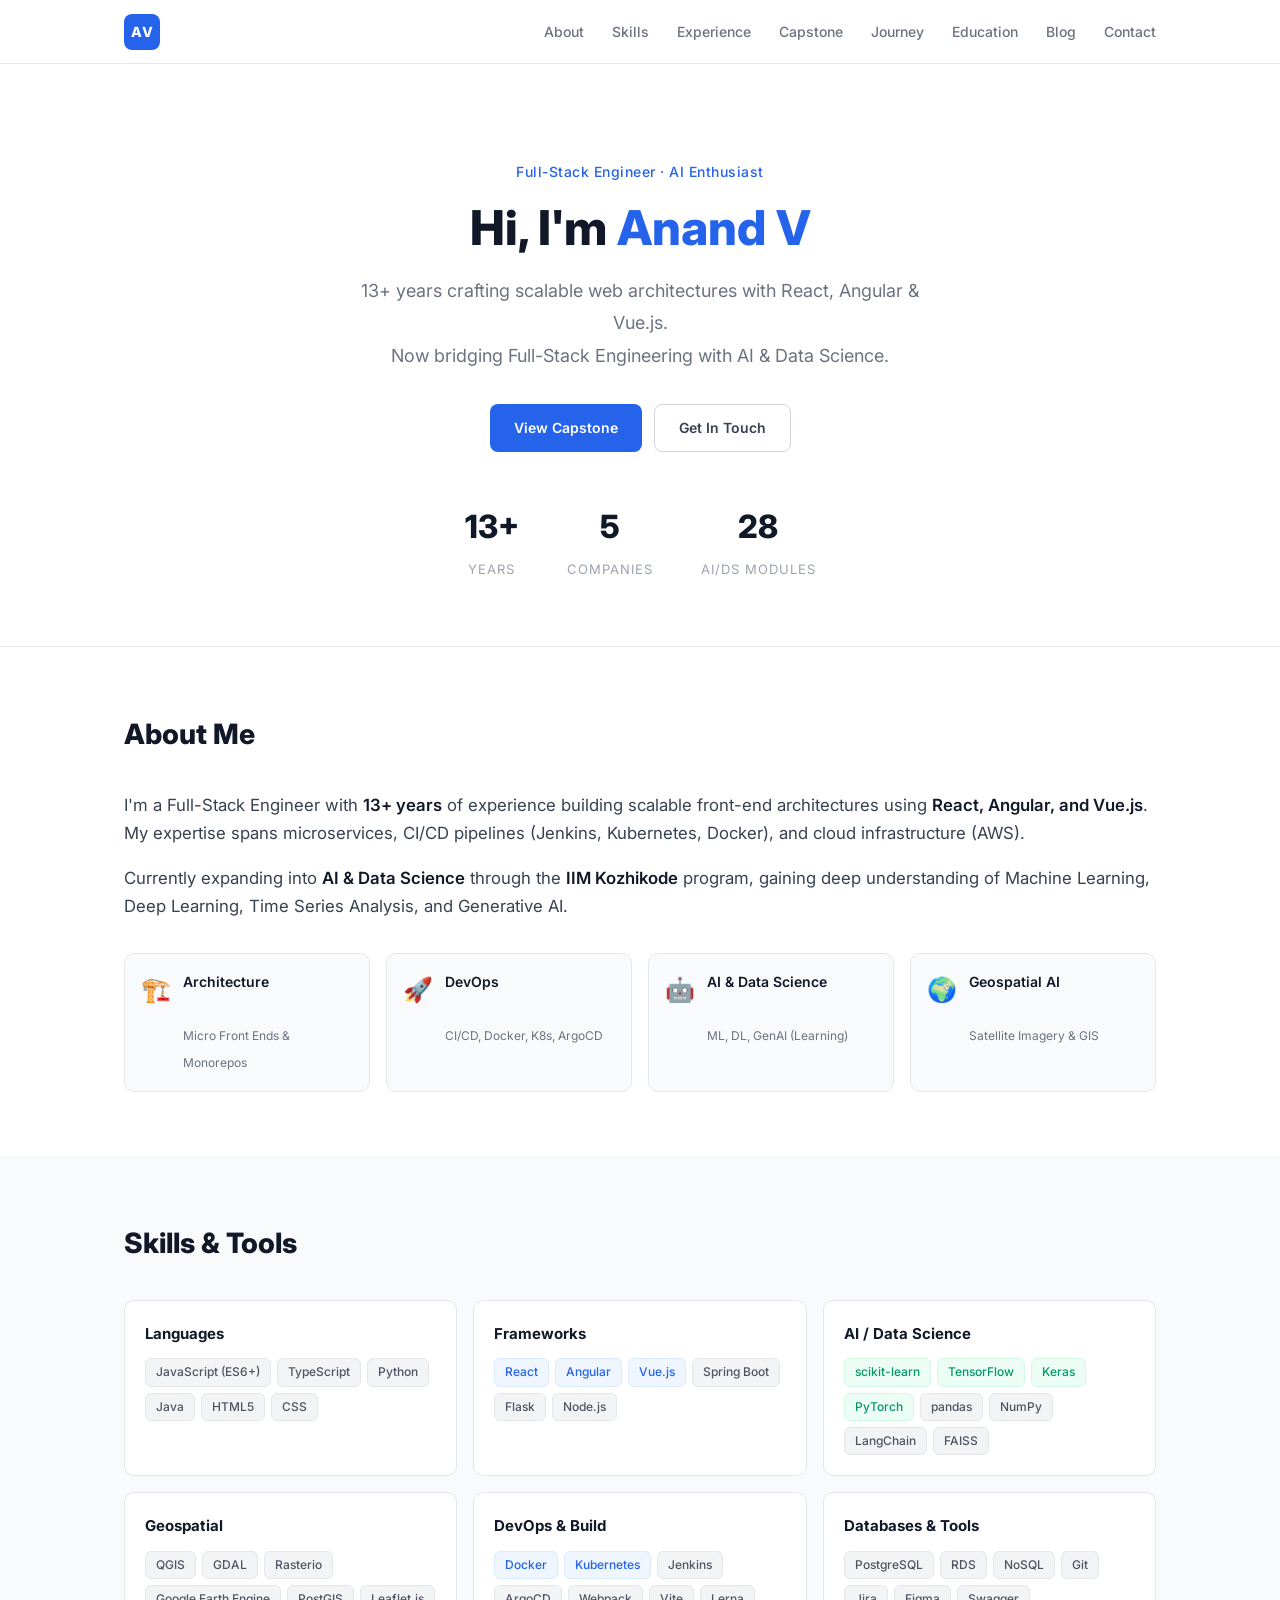
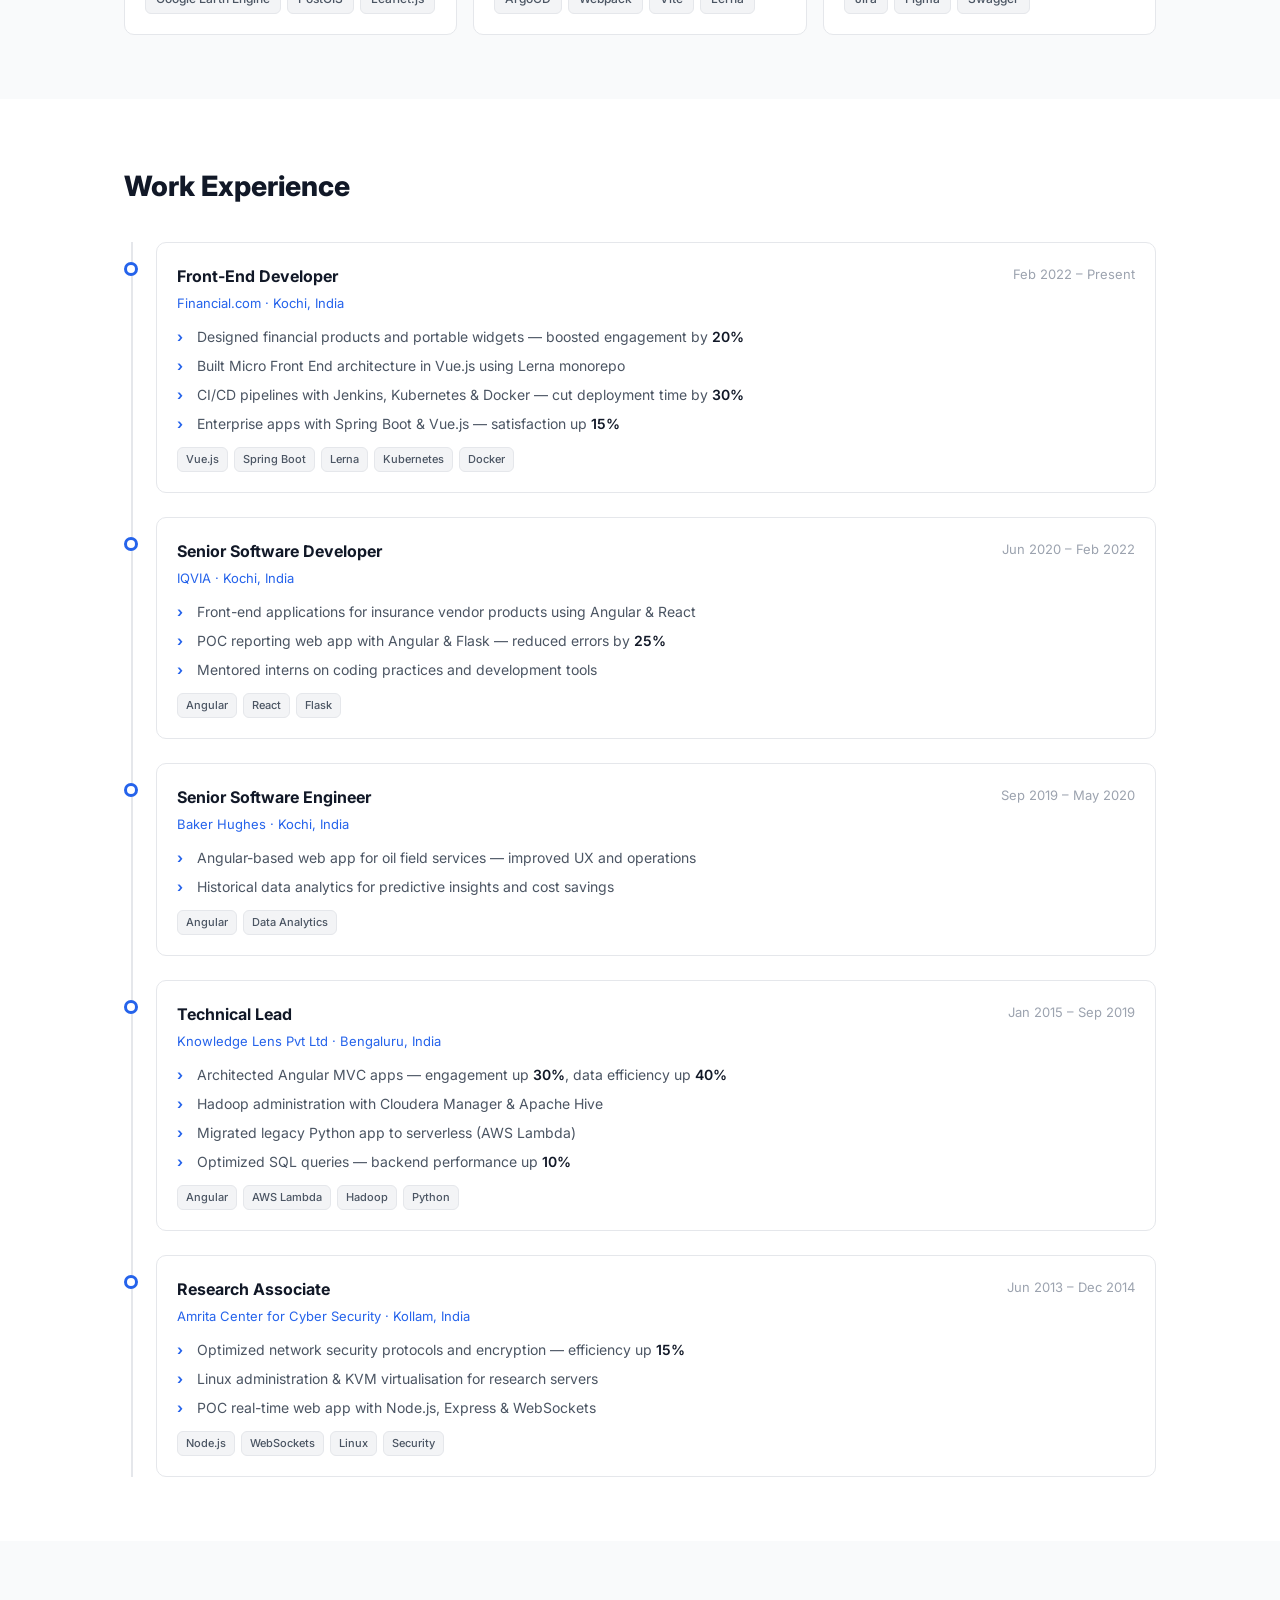
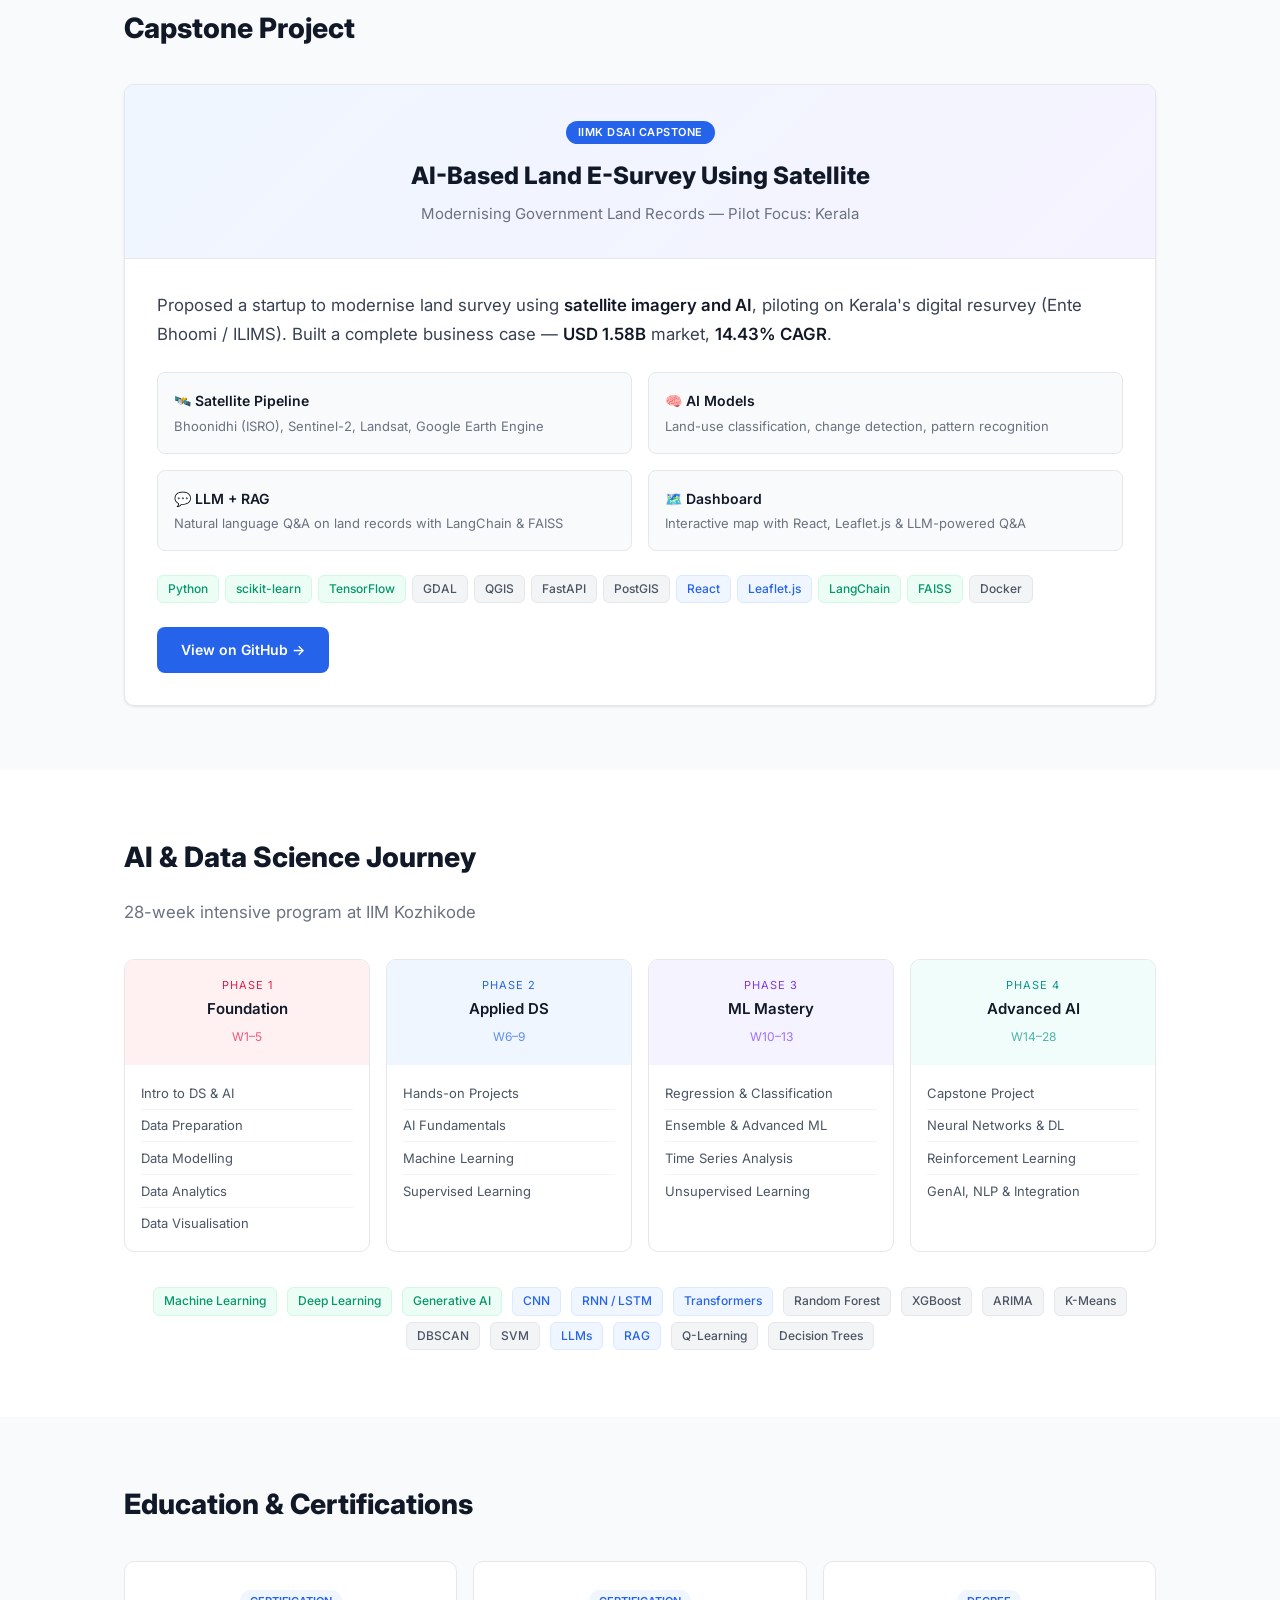
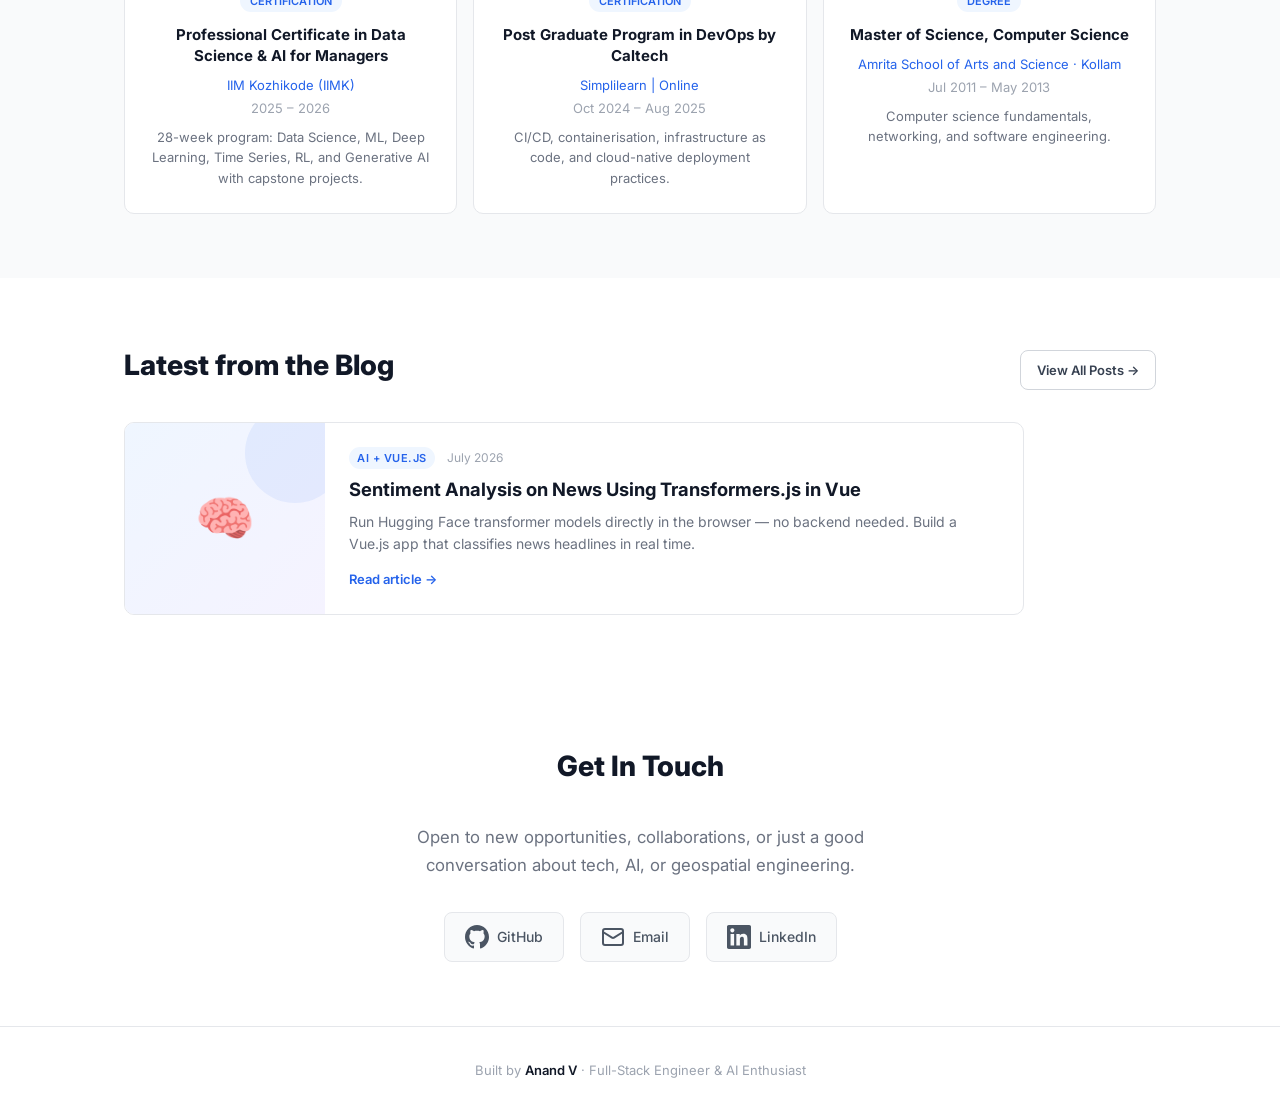
==== commit 301e7235: "Add blog section with Transformers.js sentiment analysis post" ====
--- a/index.html
+++ b/index.html
@@ -30,6 +30,7 @@
         <li><a href="#capstone">Capstone</a></li>
         <li><a href="#journey">Journey</a></li>
         <li><a href="#education">Education</a></li>
+        <li><a href="blog/">Blog</a></li>
         <li><a href="#contact">Contact</a></li>
       </ul>
     </div>
@@ -485,6 +486,35 @@
         </div>
 
       </div>
+    </div>
+  </section>
+
+  <!-- LATEST BLOG -->
+  <section class="section" id="blog-preview">
+    <div class="container">
+      <div class="section__header-row" style="display: flex; justify-content: space-between; align-items: flex-end; margin-bottom: 2rem;">
+        <div>
+          <h2 class="section__title fade-in" style="margin-bottom: 0;">Latest from the Blog</h2>
+        </div>
+        <a href="blog/" class="btn btn--ghost fade-in" style="padding: 0.5rem 1rem; font-size: 13px;">View All Posts →</a>
+      </div>
+      
+      <a href="blog/sentiment-analysis-transformers-js-vue/" class="blog-preview-card fade-in">
+        <div class="blog-preview-card__image">
+          <span class="blog-preview-card__icon">🧠</span>
+        </div>
+        <div class="blog-preview-card__content">
+          <div class="blog-preview-card__meta">
+            <span class="blog-preview-card__tag">AI + Vue.js</span>
+            <span class="blog-preview-card__date">July 2026</span>
+          </div>
+          <h3 class="blog-preview-card__title">Sentiment Analysis on News Using Transformers.js in Vue</h3>
+          <p class="blog-preview-card__excerpt">
+            Run Hugging Face transformer models directly in the browser — no backend needed. Build a Vue.js app that classifies news headlines in real time.
+          </p>
+          <span class="blog-preview-card__read">Read article →</span>
+        </div>
+      </a>
     </div>
   </section>
 
--- a/style.css
+++ b/style.css
@@ -269,6 +269,96 @@
 .edu-card__place { font-size: 13px; color: var(--blue); }
 .edu-card__date { font-size: 13px; color: var(--gray-400); margin-bottom: 0.5rem; }
 .edu-card__desc { font-size: 13px; color: var(--gray-500); line-height: 1.6; }
+
+/* ─── LATEST BLOG PREVIEW ─── */
+.blog-preview-card {
+  display: grid;
+  grid-template-columns: 200px 1fr;
+  border-radius: var(--radius);
+  overflow: hidden;
+  background: var(--white);
+  border: 1px solid var(--gray-200);
+  transition: all 0.3s ease;
+  text-decoration: none;
+  color: inherit;
+  max-width: 900px;
+}
+.blog-preview-card:hover {
+  box-shadow: var(--shadow-md);
+  transform: translateY(-2px);
+  border-color: var(--gray-300);
+}
+.blog-preview-card__image {
+  background: linear-gradient(135deg, var(--blue-light) 0%, var(--purple-light) 100%);
+  display: flex;
+  align-items: center;
+  justify-content: center;
+  position: relative;
+  overflow: hidden;
+}
+.blog-preview-card__icon {
+  font-size: 3rem;
+  z-index: 1;
+}
+.blog-preview-card__image::after {
+  content: '';
+  position: absolute;
+  width: 100px;
+  height: 100px;
+  border-radius: 50%;
+  background: rgba(37, 99, 235, 0.08);
+  top: -20px;
+  right: -20px;
+}
+.blog-preview-card__content {
+  padding: 1.5rem;
+  display: flex;
+  flex-direction: column;
+  justify-content: center;
+}
+.blog-preview-card__meta {
+  display: flex;
+  align-items: center;
+  gap: 0.75rem;
+  margin-bottom: 0.5rem;
+}
+.blog-preview-card__tag {
+  display: inline-block;
+  padding: 2px 8px;
+  border-radius: 20px;
+  font-size: 11px;
+  font-weight: 600;
+  text-transform: uppercase;
+  letter-spacing: 0.5px;
+  background: var(--blue-light);
+  color: var(--blue);
+}
+.blog-preview-card__date {
+  font-size: 12px;
+  color: var(--gray-400);
+}
+.blog-preview-card__title {
+  font-size: 1.15rem;
+  font-weight: 700;
+  color: var(--gray-900);
+  margin-bottom: 0.5rem;
+  line-height: 1.4;
+}
+.blog-preview-card__excerpt {
+  font-size: 14px;
+  color: var(--gray-500);
+  line-height: 1.6;
+  margin-bottom: 0.75rem;
+}
+.blog-preview-card__read {
+  font-size: 13px;
+  font-weight: 600;
+  color: var(--blue);
+  display: flex;
+  align-items: center;
+  gap: 0.25rem;
+}
+.blog-preview-card:hover .blog-preview-card__read { gap: 0.5rem; }
 
 /* ─── CONTACT ─── */
 .contact { text-align: center; max-width: 500px; }
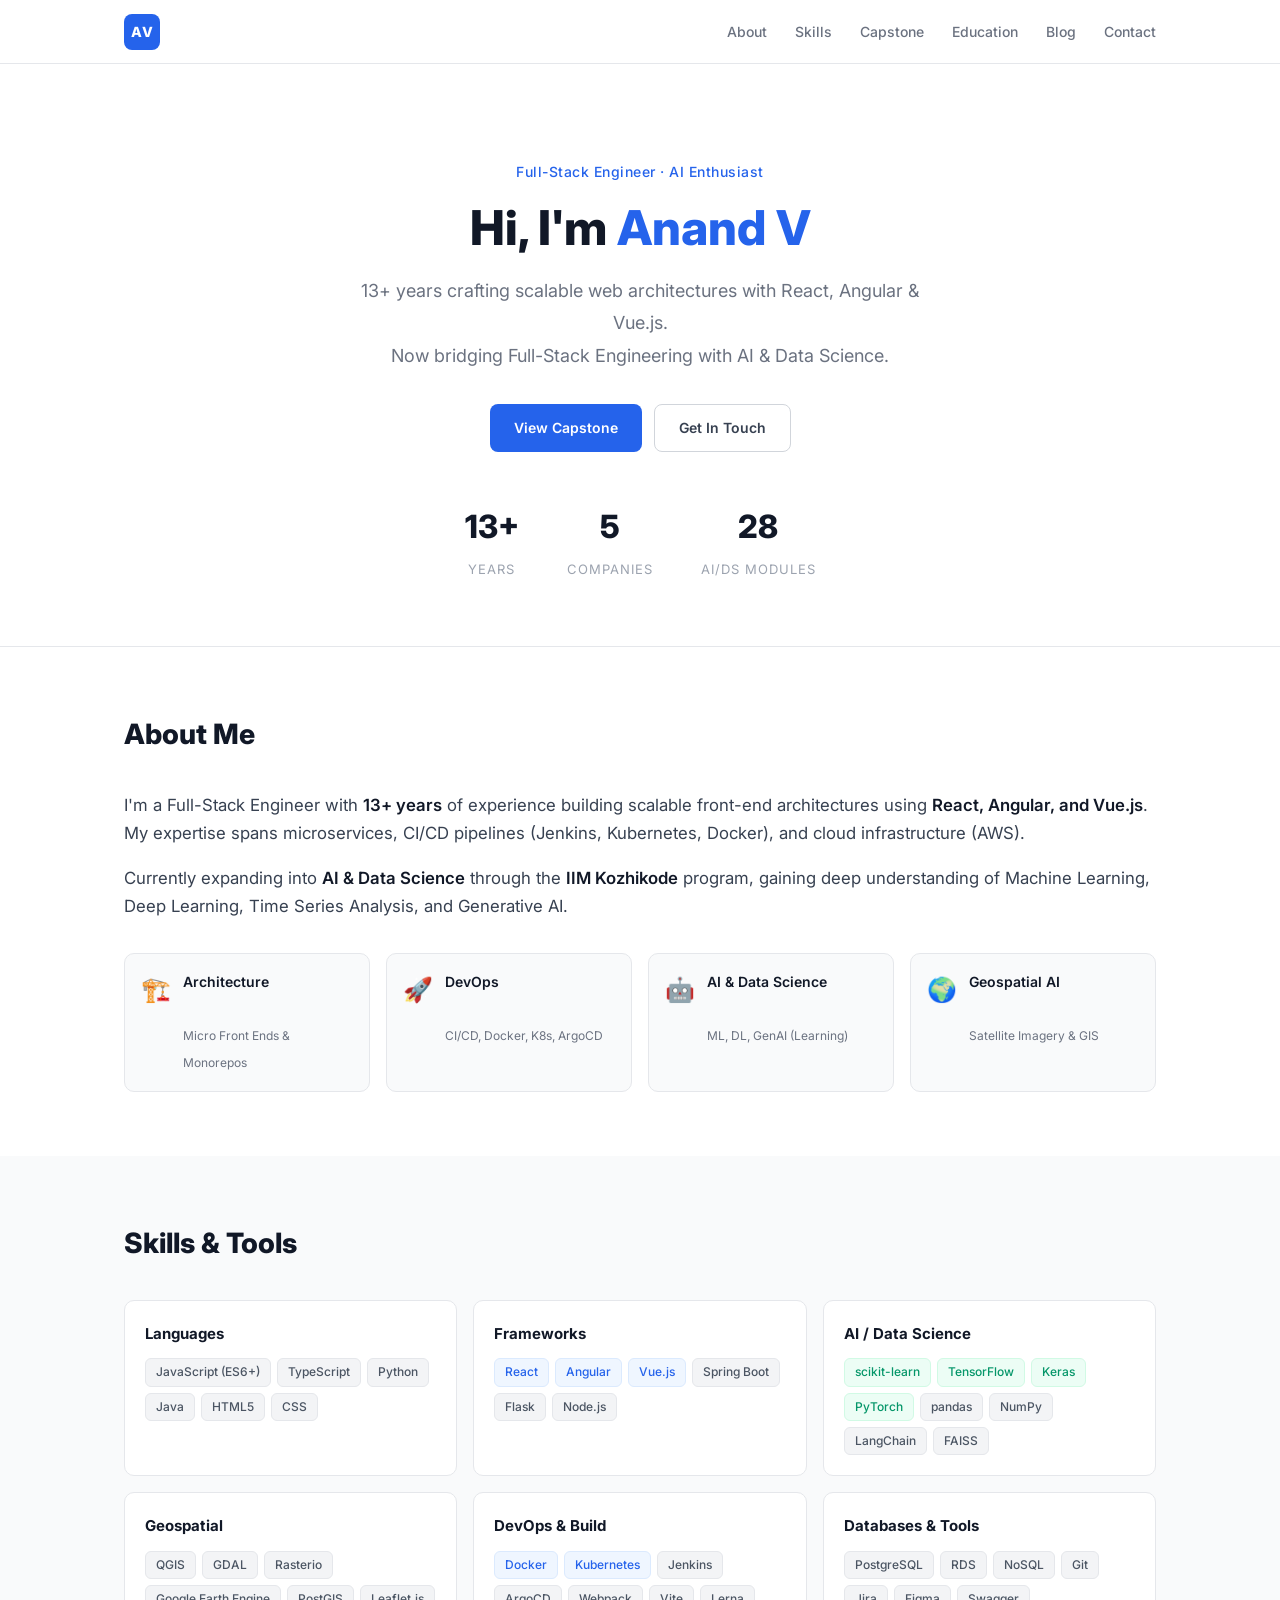
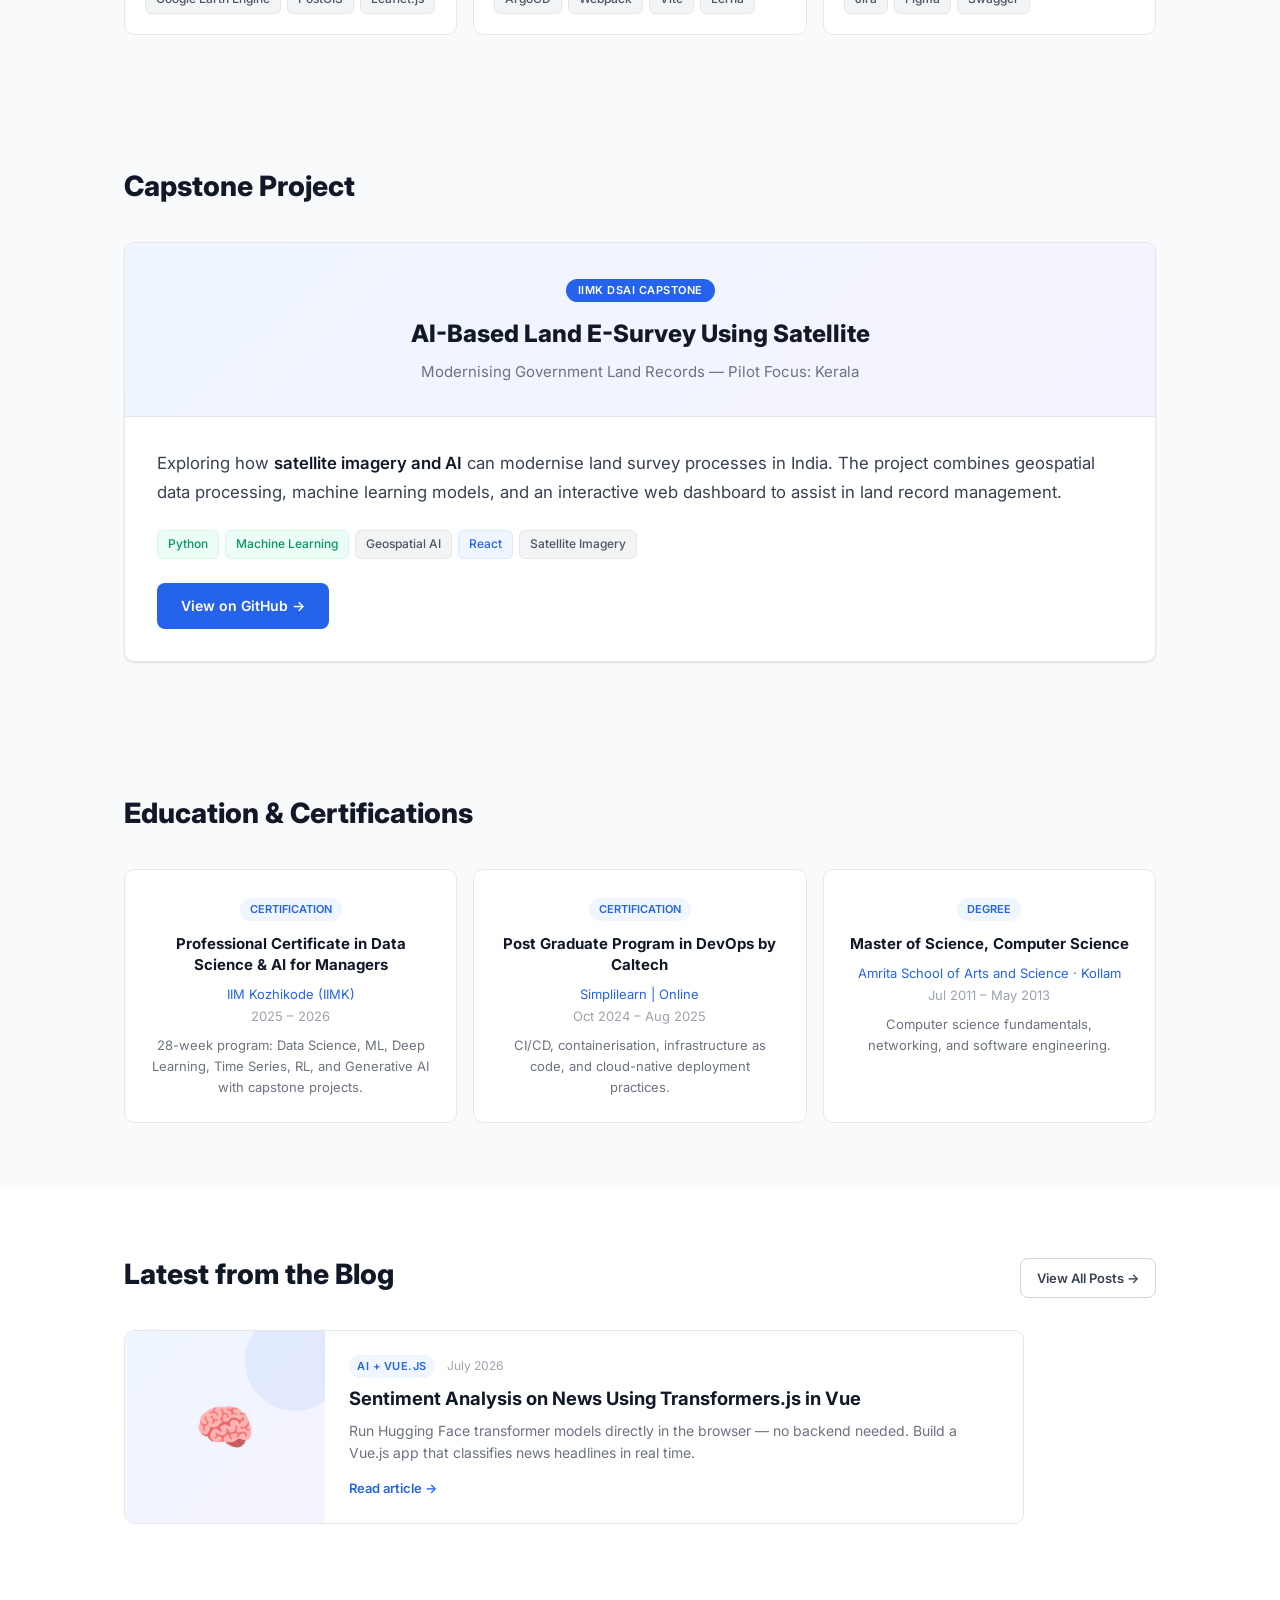
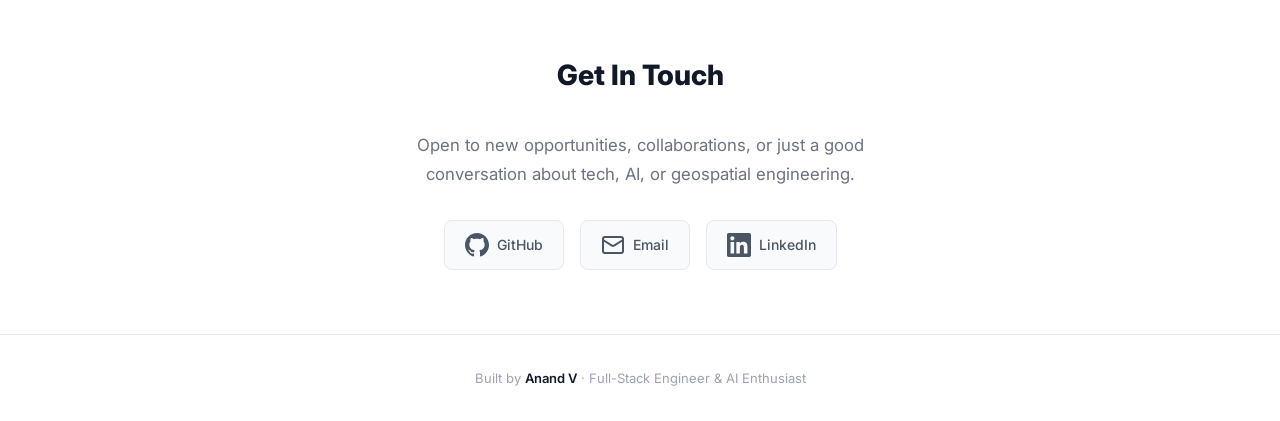
==== commit e9f5e2d7: "Comment out Experience and Journey sections, reduce Capstone to abstract view" ====
--- a/index.html
+++ b/index.html
@@ -26,9 +26,9 @@
       <ul class="nav__links" id="navLinks">
         <li><a href="#about">About</a></li>
         <li><a href="#skills">Skills</a></li>
-        <li><a href="#experience">Experience</a></li>
+        <!-- <li><a href="#experience">Experience</a></li> -->
         <li><a href="#capstone">Capstone</a></li>
-        <li><a href="#journey">Journey</a></li>
+        <!-- <li><a href="#journey">Journey</a></li> -->
         <li><a href="#education">Education</a></li>
         <li><a href="blog/">Blog</a></li>
         <li><a href="#contact">Contact</a></li>
@@ -182,7 +182,8 @@
     </div>
   </section>
 
-  <!-- EXPERIENCE -->
+  <!-- EXPERIENCE (commented out for now) -->
+  <!--
   <section class="section" id="experience">
     <div class="container">
       <h2 class="section__title fade-in">Work Experience</h2>
@@ -310,6 +311,7 @@
       </div>
     </div>
   </section>
+  -->
 
   <!-- CAPSTONE -->
   <section class="section section--gray" id="capstone">
@@ -323,41 +325,16 @@
         </div>
         <div class="capstone__body">
           <p>
-            Proposed a startup to modernise land survey using <strong>satellite imagery and AI</strong>,
-            piloting on Kerala's digital resurvey (Ente Bhoomi / ILIMS). Built a complete business case 
-            — <strong>USD 1.58B</strong> market, <strong>14.43% CAGR</strong>.
+            Exploring how <strong>satellite imagery and AI</strong> can modernise land survey processes
+            in India. The project combines geospatial data processing, machine learning models, and
+            an interactive web dashboard to assist in land record management.
           </p>
-          <div class="capstone__features">
-            <div class="capstone__feature">
-              <strong>🛰️ Satellite Pipeline</strong>
-              <p>Bhoonidhi (ISRO), Sentinel-2, Landsat, Google Earth Engine</p>
-            </div>
-            <div class="capstone__feature">
-              <strong>🧠 AI Models</strong>
-              <p>Land-use classification, change detection, pattern recognition</p>
-            </div>
-            <div class="capstone__feature">
-              <strong>💬 LLM + RAG</strong>
-              <p>Natural language Q&A on land records with LangChain & FAISS</p>
-            </div>
-            <div class="capstone__feature">
-              <strong>🗺️ Dashboard</strong>
-              <p>Interactive map with React, Leaflet.js & LLM-powered Q&A</p>
-            </div>
-          </div>
           <div class="tags" style="margin-top: 1.5rem;">
             <span class="tag tag--green">Python</span>
-            <span class="tag tag--green">scikit-learn</span>
-            <span class="tag tag--green">TensorFlow</span>
-            <span class="tag">GDAL</span>
-            <span class="tag">QGIS</span>
-            <span class="tag">FastAPI</span>
-            <span class="tag">PostGIS</span>
+            <span class="tag tag--green">Machine Learning</span>
+            <span class="tag">Geospatial AI</span>
             <span class="tag tag--blue">React</span>
-            <span class="tag tag--blue">Leaflet.js</span>
-            <span class="tag tag--green">LangChain</span>
-            <span class="tag tag--green">FAISS</span>
-            <span class="tag">Docker</span>
+            <span class="tag">Satellite Imagery</span>
           </div>
           <div style="margin-top: 1.5rem;">
             <a href="https://github.com/vanand46/AI-DS-LEARN" target="_blank" rel="noopener noreferrer" class="btn btn--fill">
@@ -369,7 +346,8 @@
     </div>
   </section>
 
-  <!-- LEARNING JOURNEY -->
+  <!-- LEARNING JOURNEY (commented out for now) -->
+  <!--
   <section class="section" id="journey">
     <div class="container">
       <h2 class="section__title fade-in">AI & Data Science Journey</h2>
@@ -454,6 +432,7 @@
       </div>
     </div>
   </section>
+  -->
 
   <!-- EDUCATION -->
   <section class="section section--gray" id="education">
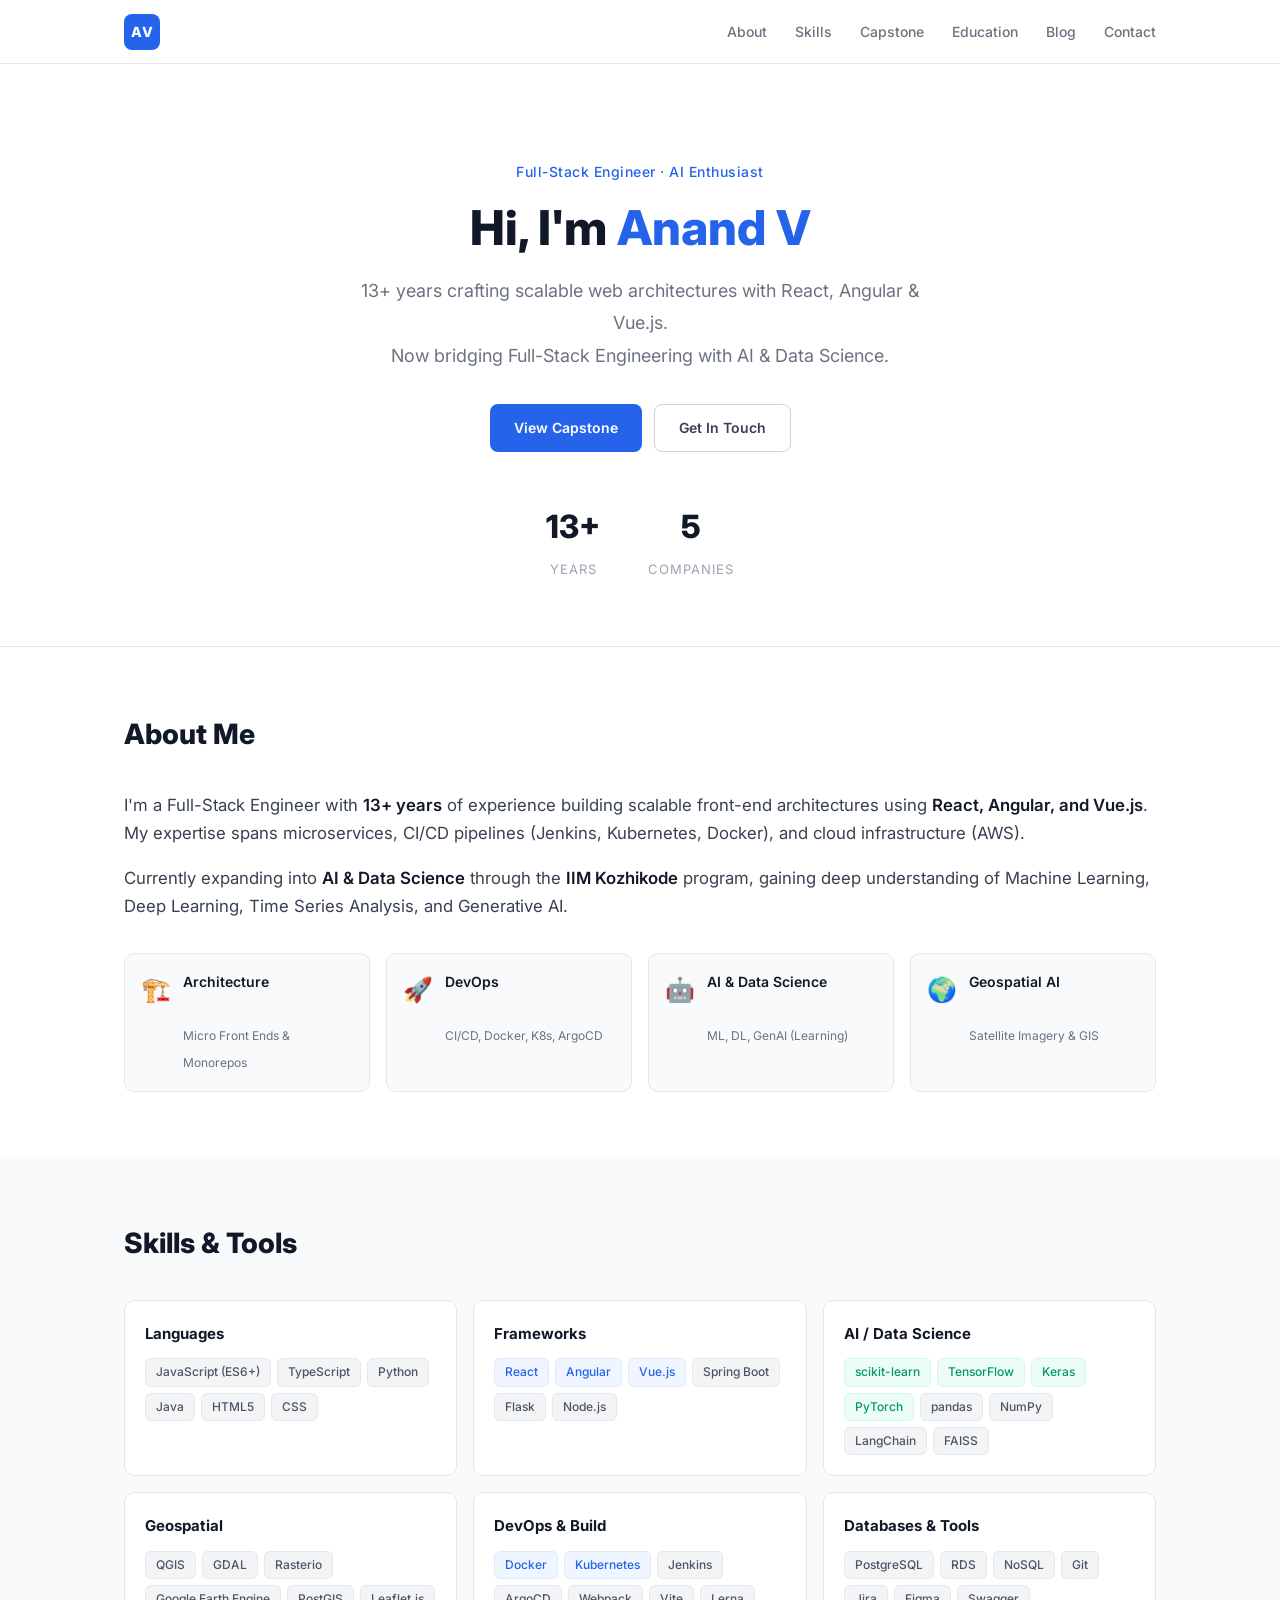
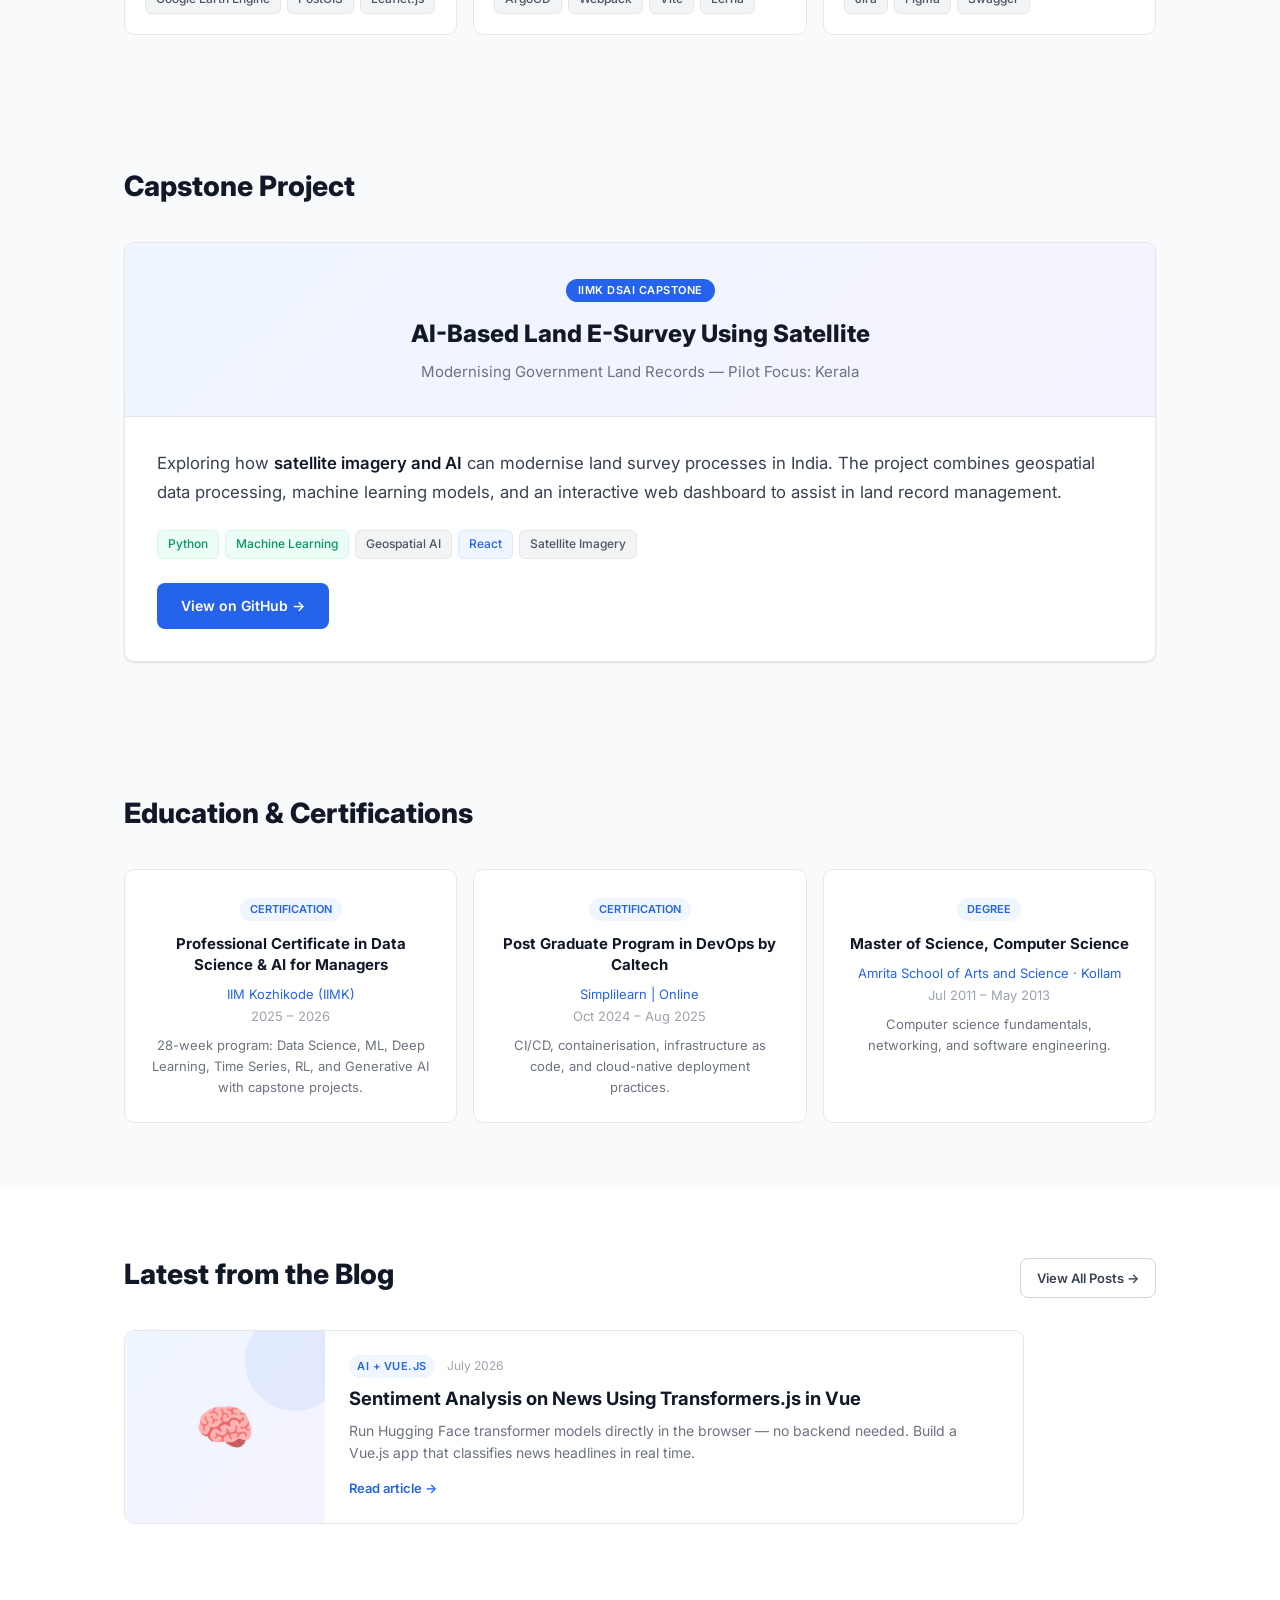
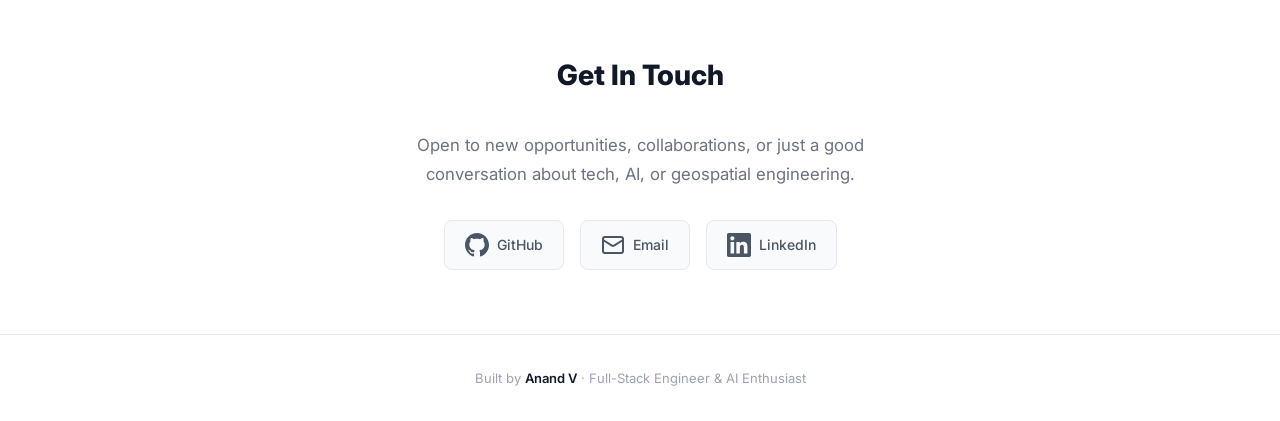
==== commit 9b6b5d7e: "refactor: clean up index.html by removing redundant stats and improving code formatting" ====
--- a/index.html
+++ b/index.html
@@ -1,19 +1,24 @@
 <!DOCTYPE html>
 <html lang="en">
+
 <head>
   <meta charset="UTF-8" />
   <meta name="viewport" content="width=device-width, initial-scale=1.0" />
   <title>Anand V — Full-Stack Engineer & AI Enthusiast</title>
-  <meta name="description" content="Portfolio of Anand V — Full-Stack Engineer with 13+ years of experience in React, Angular, Vue.js, and expanding into AI & Data Science through IIMK." />
+  <meta name="description"
+    content="Portfolio of Anand V — Full-Stack Engineer with 13+ years of experience in React, Angular, Vue.js, and expanding into AI & Data Science through IIMK." />
   <meta property="og:title" content="Anand V — Full-Stack Engineer & AI Enthusiast" />
-  <meta property="og:description" content="13+ years building scalable web architectures. Now bridging Full-Stack Engineering with AI & Data Science." />
+  <meta property="og:description"
+    content="13+ years building scalable web architectures. Now bridging Full-Stack Engineering with AI & Data Science." />
   <meta property="og:type" content="website" />
   <link rel="icon" href="favicon.svg" type="image/svg+xml" />
   <link rel="preconnect" href="https://fonts.googleapis.com" />
   <link rel="preconnect" href="https://fonts.gstatic.com" crossorigin />
-  <link href="https://fonts.googleapis.com/css2?family=Inter:wght@300;400;500;600;700;800&display=swap" rel="stylesheet" />
+  <link href="https://fonts.googleapis.com/css2?family=Inter:wght@300;400;500;600;700;800&display=swap"
+    rel="stylesheet" />
   <link rel="stylesheet" href="style.css" />
 </head>
+
 <body>
 
   <!-- NAVIGATION -->
@@ -21,7 +26,9 @@
     <div class="container nav__inner">
       <a href="#hero" class="nav__logo">AV</a>
       <button class="nav__toggle" id="navToggle" aria-label="Menu">
-        <svg width="24" height="24" viewBox="0 0 24 24" fill="none" stroke="currentColor" stroke-width="2"><path d="M3 12h18M3 6h18M3 18h18"/></svg>
+        <svg width="24" height="24" viewBox="0 0 24 24" fill="none" stroke="currentColor" stroke-width="2">
+          <path d="M3 12h18M3 6h18M3 18h18" />
+        </svg>
       </button>
       <ul class="nav__links" id="navLinks">
         <li><a href="#about">About</a></li>
@@ -52,7 +59,6 @@
       <div class="hero__stats fade-in">
         <div class="stat"><strong>13+</strong><span>Years</span></div>
         <div class="stat"><strong>5</strong><span>Companies</span></div>
-        <div class="stat"><strong>28</strong><span>AI/DS Modules</span></div>
       </div>
     </div>
   </section>
@@ -64,13 +70,13 @@
       <div class="about">
         <div class="about__text fade-in">
           <p>
-            I'm a Full-Stack Engineer with <strong>13+ years</strong> of experience building scalable 
-            front-end architectures using <strong>React, Angular, and Vue.js</strong>. My expertise spans 
+            I'm a Full-Stack Engineer with <strong>13+ years</strong> of experience building scalable
+            front-end architectures using <strong>React, Angular, and Vue.js</strong>. My expertise spans
             microservices, CI/CD pipelines (Jenkins, Kubernetes, Docker), and cloud infrastructure (AWS).
           </p>
           <p>
-            Currently expanding into <strong>AI & Data Science</strong> through the 
-            <strong>IIM Kozhikode</strong> program, gaining deep understanding of Machine Learning, 
+            Currently expanding into <strong>AI & Data Science</strong> through the
+            <strong>IIM Kozhikode</strong> program, gaining deep understanding of Machine Learning,
             Deep Learning, Time Series Analysis, and Generative AI.
           </p>
         </div>
@@ -337,7 +343,8 @@
             <span class="tag">Satellite Imagery</span>
           </div>
           <div style="margin-top: 1.5rem;">
-            <a href="https://github.com/vanand46/AI-DS-LEARN" target="_blank" rel="noopener noreferrer" class="btn btn--fill">
+            <a href="https://github.com/vanand46/AI-DS-LEARN" target="_blank" rel="noopener noreferrer"
+              class="btn btn--fill">
               View on GitHub →
             </a>
           </div>
@@ -445,7 +452,8 @@
           <h3>Professional Certificate in Data Science & AI for Managers</h3>
           <p class="edu-card__place">IIM Kozhikode (IIMK)</p>
           <p class="edu-card__date">2025 – 2026</p>
-          <p class="edu-card__desc">28-week program: Data Science, ML, Deep Learning, Time Series, RL, and Generative AI with capstone projects.</p>
+          <p class="edu-card__desc">28-week program: Data Science, ML, Deep Learning, Time Series, RL, and Generative AI
+            with capstone projects.</p>
         </div>
 
         <div class="edu-card">
@@ -453,7 +461,8 @@
           <h3>Post Graduate Program in DevOps by Caltech</h3>
           <p class="edu-card__place">Simplilearn | Online</p>
           <p class="edu-card__date">Oct 2024 – Aug 2025</p>
-          <p class="edu-card__desc">CI/CD, containerisation, infrastructure as code, and cloud-native deployment practices.</p>
+          <p class="edu-card__desc">CI/CD, containerisation, infrastructure as code, and cloud-native deployment
+            practices.</p>
         </div>
 
         <div class="edu-card">
@@ -471,13 +480,15 @@
   <!-- LATEST BLOG -->
   <section class="section" id="blog-preview">
     <div class="container">
-      <div class="section__header-row" style="display: flex; justify-content: space-between; align-items: flex-end; margin-bottom: 2rem;">
+      <div class="section__header-row"
+        style="display: flex; justify-content: space-between; align-items: flex-end; margin-bottom: 2rem;">
         <div>
           <h2 class="section__title fade-in" style="margin-bottom: 0;">Latest from the Blog</h2>
         </div>
-        <a href="blog/" class="btn btn--ghost fade-in" style="padding: 0.5rem 1rem; font-size: 13px;">View All Posts →</a>
-      </div>
-      
+        <a href="blog/" class="btn btn--ghost fade-in" style="padding: 0.5rem 1rem; font-size: 13px;">View All Posts
+          →</a>
+      </div>
+
       <a href="blog/sentiment-analysis-transformers-js-vue/" class="blog-preview-card fade-in">
         <div class="blog-preview-card__image">
           <span class="blog-preview-card__icon">🧠</span>
@@ -489,7 +500,8 @@
           </div>
           <h3 class="blog-preview-card__title">Sentiment Analysis on News Using Transformers.js in Vue</h3>
           <p class="blog-preview-card__excerpt">
-            Run Hugging Face transformer models directly in the browser — no backend needed. Build a Vue.js app that classifies news headlines in real time.
+            Run Hugging Face transformer models directly in the browser — no backend needed. Build a Vue.js app that
+            classifies news headlines in real time.
           </p>
           <span class="blog-preview-card__read">Read article →</span>
         </div>
@@ -502,20 +514,29 @@
     <div class="container contact fade-in">
       <h2 class="section__title">Get In Touch</h2>
       <p class="contact__text">
-        Open to new opportunities, collaborations, or just a good conversation 
+        Open to new opportunities, collaborations, or just a good conversation
         about tech, AI, or geospatial engineering.
       </p>
       <div class="contact__links">
         <a href="https://github.com/vanand46" target="_blank" rel="noopener noreferrer" class="contact__link">
-          <svg width="24" height="24" viewBox="0 0 24 24" fill="currentColor"><path d="M12 0c-6.626 0-12 5.373-12 12 0 5.302 3.438 9.8 8.207 11.387.599.111.793-.261.793-.577v-2.234c-3.338.726-4.033-1.416-4.033-1.416-.546-1.387-1.333-1.756-1.333-1.756-1.089-.745.083-.729.083-.729 1.205.084 1.839 1.237 1.839 1.237 1.07 1.834 2.807 1.304 3.492.997.107-.775.418-1.305.762-1.604-2.665-.305-5.467-1.334-5.467-5.931 0-1.311.469-2.381 1.236-3.221-.124-.303-.535-1.524.117-3.176 0 0 1.008-.322 3.301 1.23.957-.266 1.983-.399 3.003-.404 1.02.005 2.047.138 3.006.404 2.291-1.552 3.297-1.23 3.297-1.23.653 1.653.242 2.874.118 3.176.77.84 1.235 1.911 1.235 3.221 0 4.609-2.807 5.624-5.479 5.921.43.372.823 1.102.823 2.222v3.293c0 .319.192.694.801.576 4.765-1.589 8.199-6.086 8.199-11.386 0-6.627-5.373-12-12-12z"/></svg>
+          <svg width="24" height="24" viewBox="0 0 24 24" fill="currentColor">
+            <path
+              d="M12 0c-6.626 0-12 5.373-12 12 0 5.302 3.438 9.8 8.207 11.387.599.111.793-.261.793-.577v-2.234c-3.338.726-4.033-1.416-4.033-1.416-.546-1.387-1.333-1.756-1.333-1.756-1.089-.745.083-.729.083-.729 1.205.084 1.839 1.237 1.839 1.237 1.07 1.834 2.807 1.304 3.492.997.107-.775.418-1.305.762-1.604-2.665-.305-5.467-1.334-5.467-5.931 0-1.311.469-2.381 1.236-3.221-.124-.303-.535-1.524.117-3.176 0 0 1.008-.322 3.301 1.23.957-.266 1.983-.399 3.003-.404 1.02.005 2.047.138 3.006.404 2.291-1.552 3.297-1.23 3.297-1.23.653 1.653.242 2.874.118 3.176.77.84 1.235 1.911 1.235 3.221 0 4.609-2.807 5.624-5.479 5.921.43.372.823 1.102.823 2.222v3.293c0 .319.192.694.801.576 4.765-1.589 8.199-6.086 8.199-11.386 0-6.627-5.373-12-12-12z" />
+          </svg>
           GitHub
         </a>
         <a href="mailto:your.email@example.com" class="contact__link">
-          <svg width="24" height="24" viewBox="0 0 24 24" fill="none" stroke="currentColor" stroke-width="2"><rect x="2" y="4" width="20" height="16" rx="2"/><path d="m22 7-8.97 5.7a1.94 1.94 0 0 1-2.06 0L2 7"/></svg>
+          <svg width="24" height="24" viewBox="0 0 24 24" fill="none" stroke="currentColor" stroke-width="2">
+            <rect x="2" y="4" width="20" height="16" rx="2" />
+            <path d="m22 7-8.97 5.7a1.94 1.94 0 0 1-2.06 0L2 7" />
+          </svg>
           Email
         </a>
         <a href="https://linkedin.com/in/" target="_blank" rel="noopener noreferrer" class="contact__link">
-          <svg width="24" height="24" viewBox="0 0 24 24" fill="currentColor"><path d="M20.447 20.452h-3.554v-5.569c0-1.328-.027-3.037-1.852-3.037-1.853 0-2.136 1.445-2.136 2.939v5.667H9.351V9h3.414v1.561h.046c.477-.9 1.637-1.85 3.37-1.85 3.601 0 4.267 2.37 4.267 5.455v6.286zM5.337 7.433c-1.144 0-2.063-.926-2.063-2.065 0-1.138.92-2.063 2.063-2.063 1.14 0 2.064.925 2.064 2.063 0 1.139-.925 2.065-2.064 2.065zm1.782 13.019H3.555V9h3.564v11.452zM22.225 0H1.771C.792 0 0 .774 0 1.729v20.542C0 23.227.792 24 1.771 24h20.451C23.2 24 24 23.227 24 22.271V1.729C24 .774 23.2 0 22.222 0h.003z"/></svg>
+          <svg width="24" height="24" viewBox="0 0 24 24" fill="currentColor">
+            <path
+              d="M20.447 20.452h-3.554v-5.569c0-1.328-.027-3.037-1.852-3.037-1.853 0-2.136 1.445-2.136 2.939v5.667H9.351V9h3.414v1.561h.046c.477-.9 1.637-1.85 3.37-1.85 3.601 0 4.267 2.37 4.267 5.455v6.286zM5.337 7.433c-1.144 0-2.063-.926-2.063-2.065 0-1.138.92-2.063 2.063-2.063 1.14 0 2.064.925 2.064 2.063 0 1.139-.925 2.065-2.064 2.065zm1.782 13.019H3.555V9h3.564v11.452zM22.225 0H1.771C.792 0 0 .774 0 1.729v20.542C0 23.227.792 24 1.771 24h20.451C23.2 24 24 23.227 24 22.271V1.729C24 .774 23.2 0 22.222 0h.003z" />
+          </svg>
           LinkedIn
         </a>
       </div>
@@ -531,4 +552,5 @@
 
   <script src="script.js"></script>
 </body>
-</html>
+
+</html>
